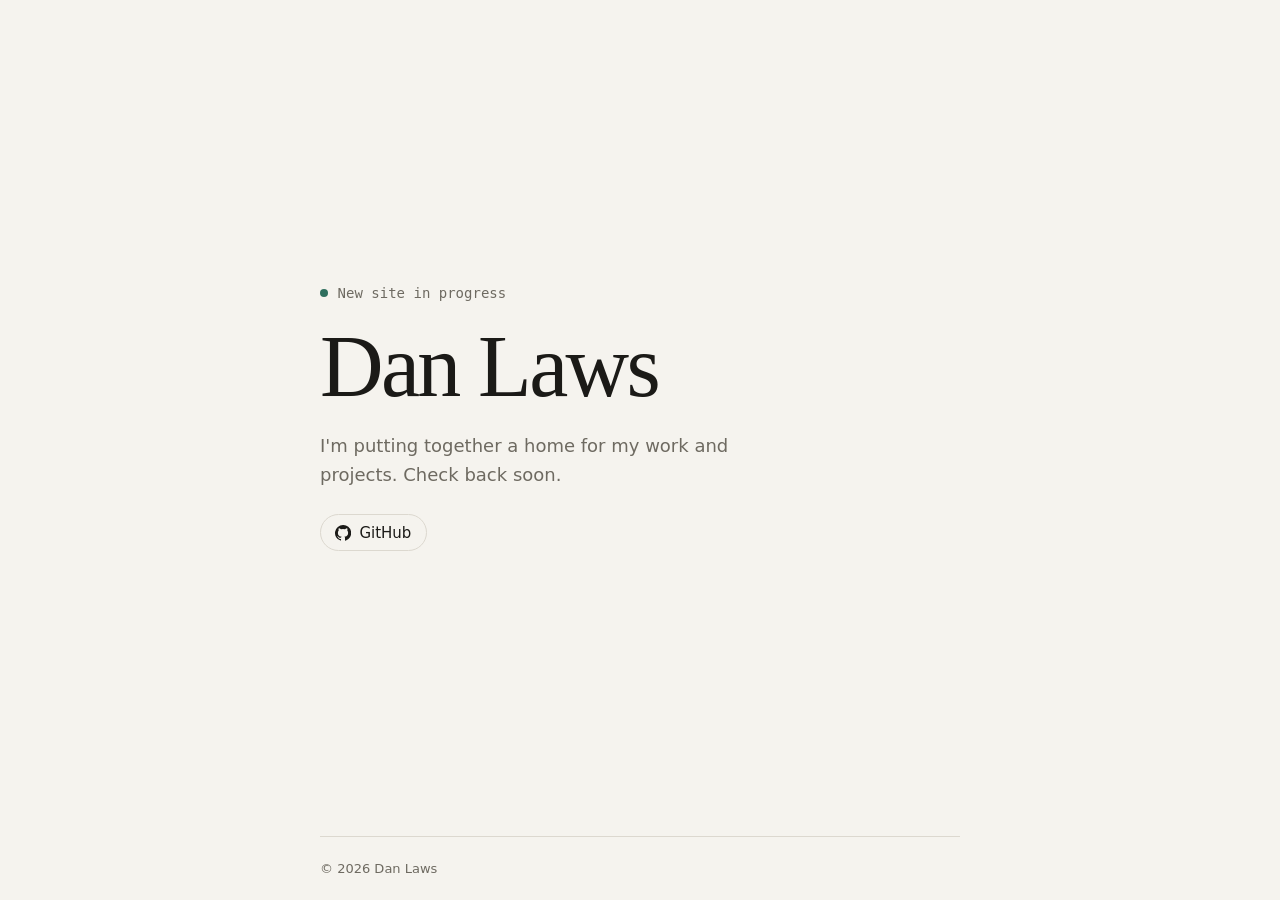
==== index.html @ 60da0f64 "Add holding page Single static page shown on danlaws.com until the portfolio is ready: name, a short" ====
<!doctype html>
<html lang="en-GB">
  <head>
    <meta charset="utf-8" />
    <meta name="viewport" content="width=device-width, initial-scale=1" />
    <title>Dan Laws</title>
    <meta name="description" content="Dan Laws. New site coming soon." />
    <!-- Placeholder page: keep it out of search results until the real site launches. -->
    <meta name="robots" content="noindex" />
    <meta name="theme-color" content="#f5f3ee" media="(prefers-color-scheme: light)" />
    <meta name="theme-color" content="#111210" media="(prefers-color-scheme: dark)" />
    <link rel="icon" href="/favicon.svg" type="image/svg+xml" />
    <style>
      :root {
        --bg: #f5f3ee;
        --ink: #1b1a17;
        --muted: #6e6a61;
        --line: #dcd8cf;
        --accent: #2f6f5e;
        color-scheme: light;
      }
      @media (prefers-color-scheme: dark) {
        :root {
          --bg: #111210;
          --ink: #ecebe6;
          --muted: #9d9b93;
          --line: #2a2c28;
          --accent: #6cc3a4;
          color-scheme: dark;
        }
      }
      * { box-sizing: border-box; }
      html, body { height: 100%; }
      body {
        margin: 0;
        background: var(--bg);
        color: var(--ink);
        font-family: ui-sans-serif, system-ui, -apple-system, "Segoe UI", Roboto, sans-serif;
        -webkit-font-smoothing: antialiased;
        display: grid;
        grid-template-rows: 1fr auto;
        min-height: 100dvh;
      }
      main {
        display: grid;
        align-content: center;
        gap: 1.5rem;
        width: min(40rem, 100% - 2rem);
        margin-inline: auto;
        padding-block: 4rem;
      }
      h1 {
        margin: 0;
        font-family: ui-serif, "New York", Georgia, "Times New Roman", serif;
        font-weight: 500;
        font-size: clamp(3rem, 12vw, 5.5rem);
        line-height: 0.95;
        letter-spacing: -0.03em;
      }
      .status {
        display: inline-flex;
        align-items: center;
        gap: 0.6rem;
        margin: 0;
        font-family: ui-monospace, "SF Mono", Menlo, Consolas, monospace;
        font-size: 0.875rem;
        color: var(--muted);
      }
      .dot {
        width: 0.5rem;
        height: 0.5rem;
        border-radius: 50%;
        background: var(--accent);
        box-shadow: 0 0 0 0 color-mix(in srgb, var(--accent) 60%, transparent);
        animation: pulse 2.4s ease-out infinite;
      }
      @keyframes pulse {
        0% { box-shadow: 0 0 0 0 color-mix(in srgb, var(--accent) 50%, transparent); }
        70%, 100% { box-shadow: 0 0 0 0.6rem transparent; }
      }
      @media (prefers-reduced-motion: reduce) {
        .dot { animation: none; }
      }
      p.lede {
        margin: 0;
        max-width: 30rem;
        font-size: 1.125rem;
        line-height: 1.6;
        color: var(--muted);
      }
      nav { display: flex; flex-wrap: wrap; gap: 0.75rem; }
      nav a {
        display: inline-flex;
        align-items: center;
        gap: 0.5rem;
        padding: 0.55rem 0.9rem;
        border: 1px solid var(--line);
        border-radius: 999px;
        color: var(--ink);
        text-decoration: none;
        font-size: 0.9375rem;
        transition: border-color 0.15s, color 0.15s;
      }
      nav a:hover, nav a:focus-visible { border-color: var(--accent); color: var(--accent); }
      nav a:focus-visible { outline: 2px solid var(--accent); outline-offset: 2px; }
      nav svg { width: 1rem; height: 1rem; fill: currentColor; }
      footer {
        width: min(40rem, 100% - 2rem);
        margin-inline: auto;
        padding-block: 1.5rem;
        border-top: 1px solid var(--line);
        font-size: 0.8125rem;
        color: var(--muted);
      }
    </style>
  </head>
  <body>
    <main>
      <p class="status"><span class="dot" aria-hidden="true"></span>New site in progress</p>
      <h1>Dan Laws</h1>
      <p class="lede">I'm putting together a home for my work and projects. Check back soon.</p>
      <nav aria-label="Elsewhere">
        <a href="https://github.com/DanLaws" rel="me noopener">
          <svg viewBox="0 0 16 16" aria-hidden="true"><path d="M8 0a8 8 0 0 0-2.53 15.59c.4.07.55-.17.55-.38v-1.33c-2.23.48-2.7-1.07-2.7-1.07-.36-.92-.89-1.17-.89-1.17-.73-.5.05-.49.05-.49.8.06 1.23.83 1.23.83.72 1.22 1.88.87 2.34.67.07-.52.28-.87.5-1.07-1.78-.2-3.65-.89-3.65-3.95 0-.87.31-1.59.82-2.15-.08-.2-.36-1.02.08-2.12 0 0 .67-.21 2.2.82a7.6 7.6 0 0 1 4 0c1.53-1.04 2.2-.82 2.2-.82.44 1.1.16 1.92.08 2.12.51.56.82 1.28.82 2.15 0 3.07-1.87 3.75-3.65 3.95.29.25.54.73.54 1.48v2.2c0 .21.15.46.55.38A8 8 0 0 0 8 0Z"/></svg>
          GitHub
        </a>
      </nav>
    </main>
    <footer>© <span id="year">2026</span> Dan Laws</footer>
    <script>document.getElementById("year").textContent = new Date().getFullYear();</script>
  </body>
</html>
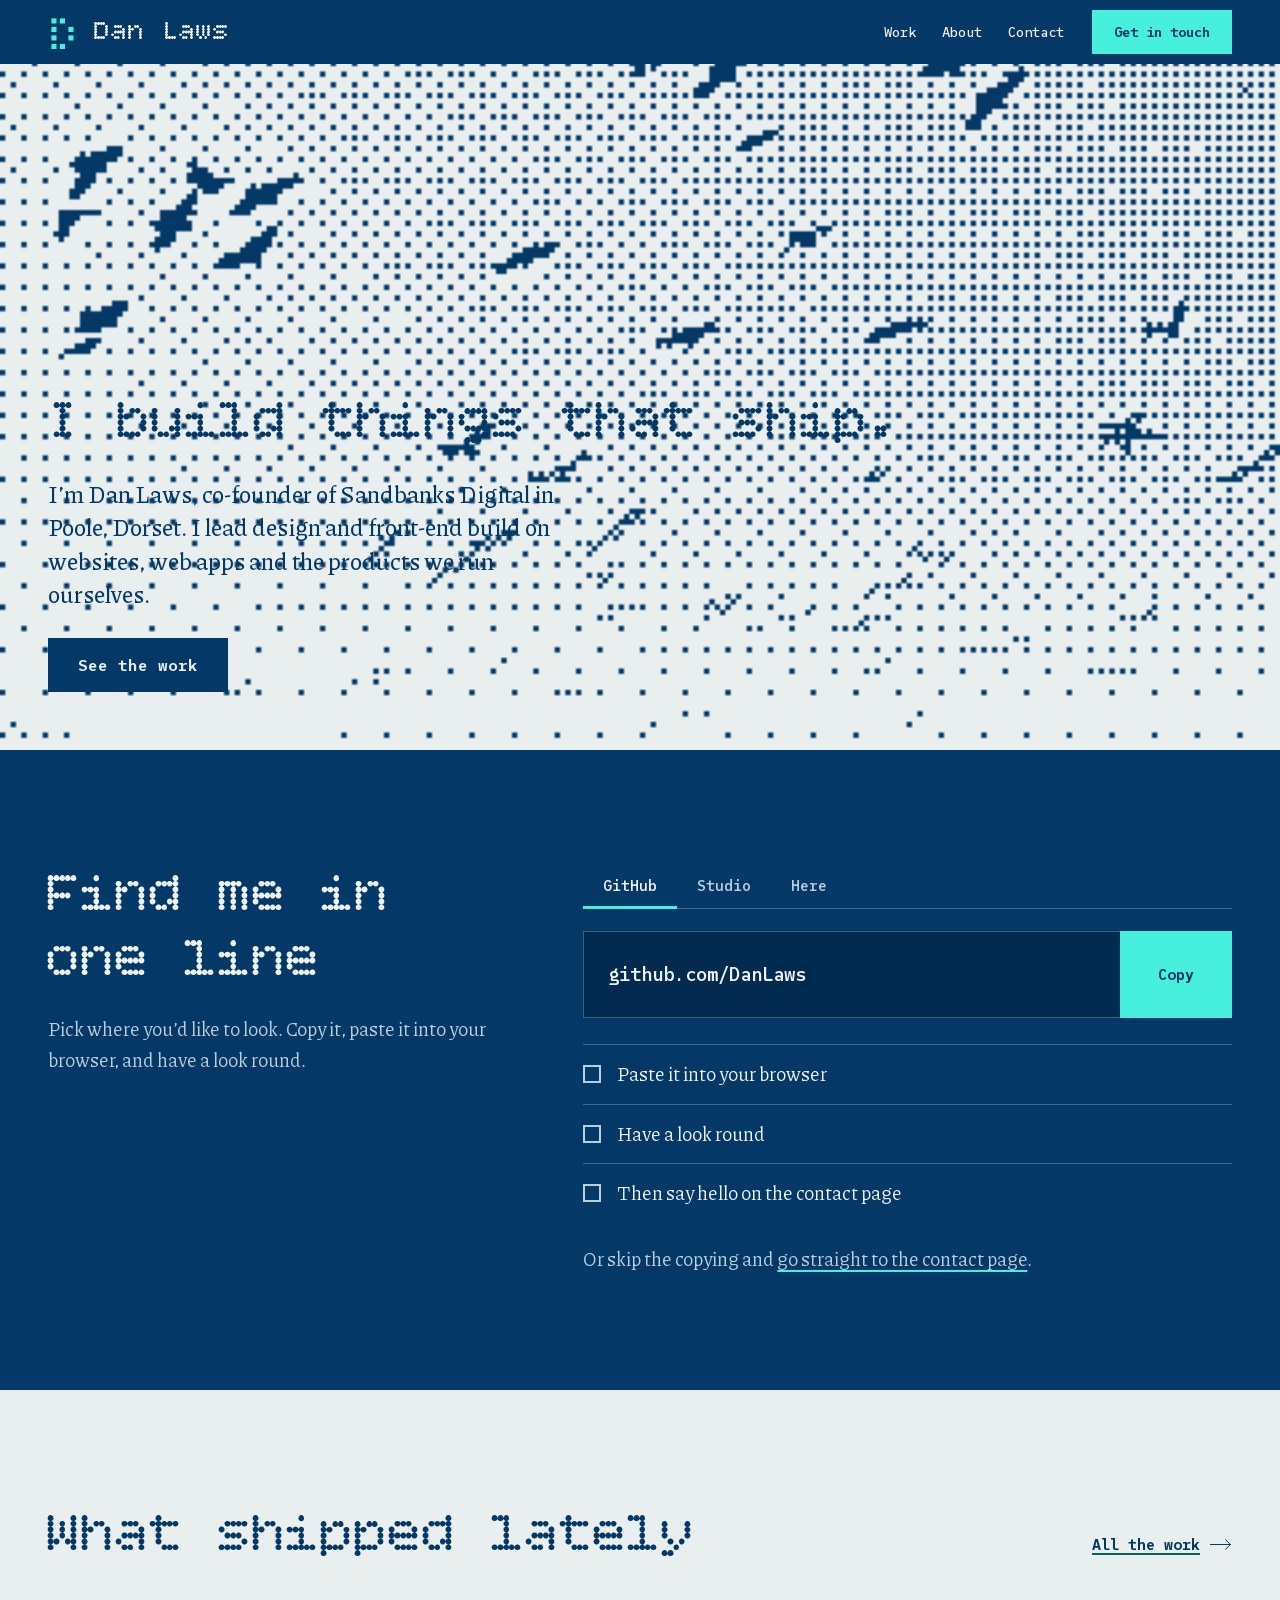
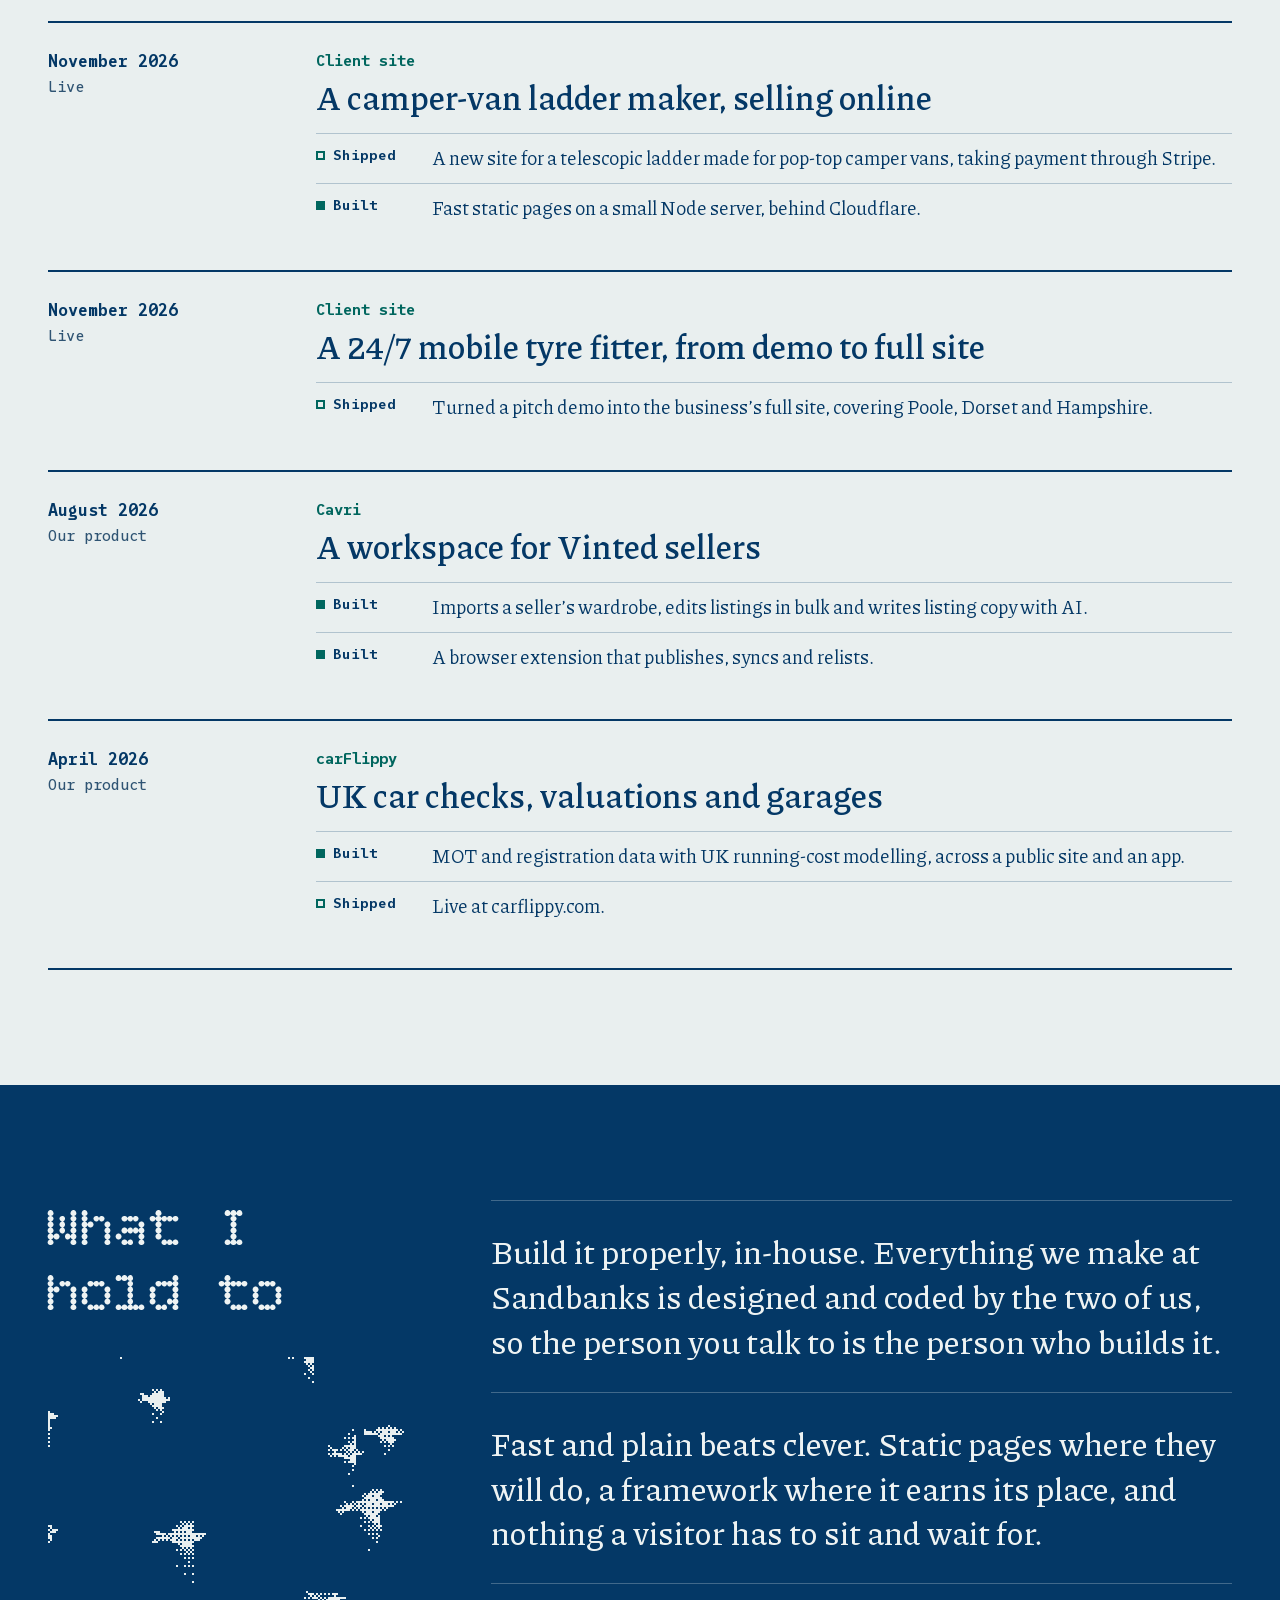
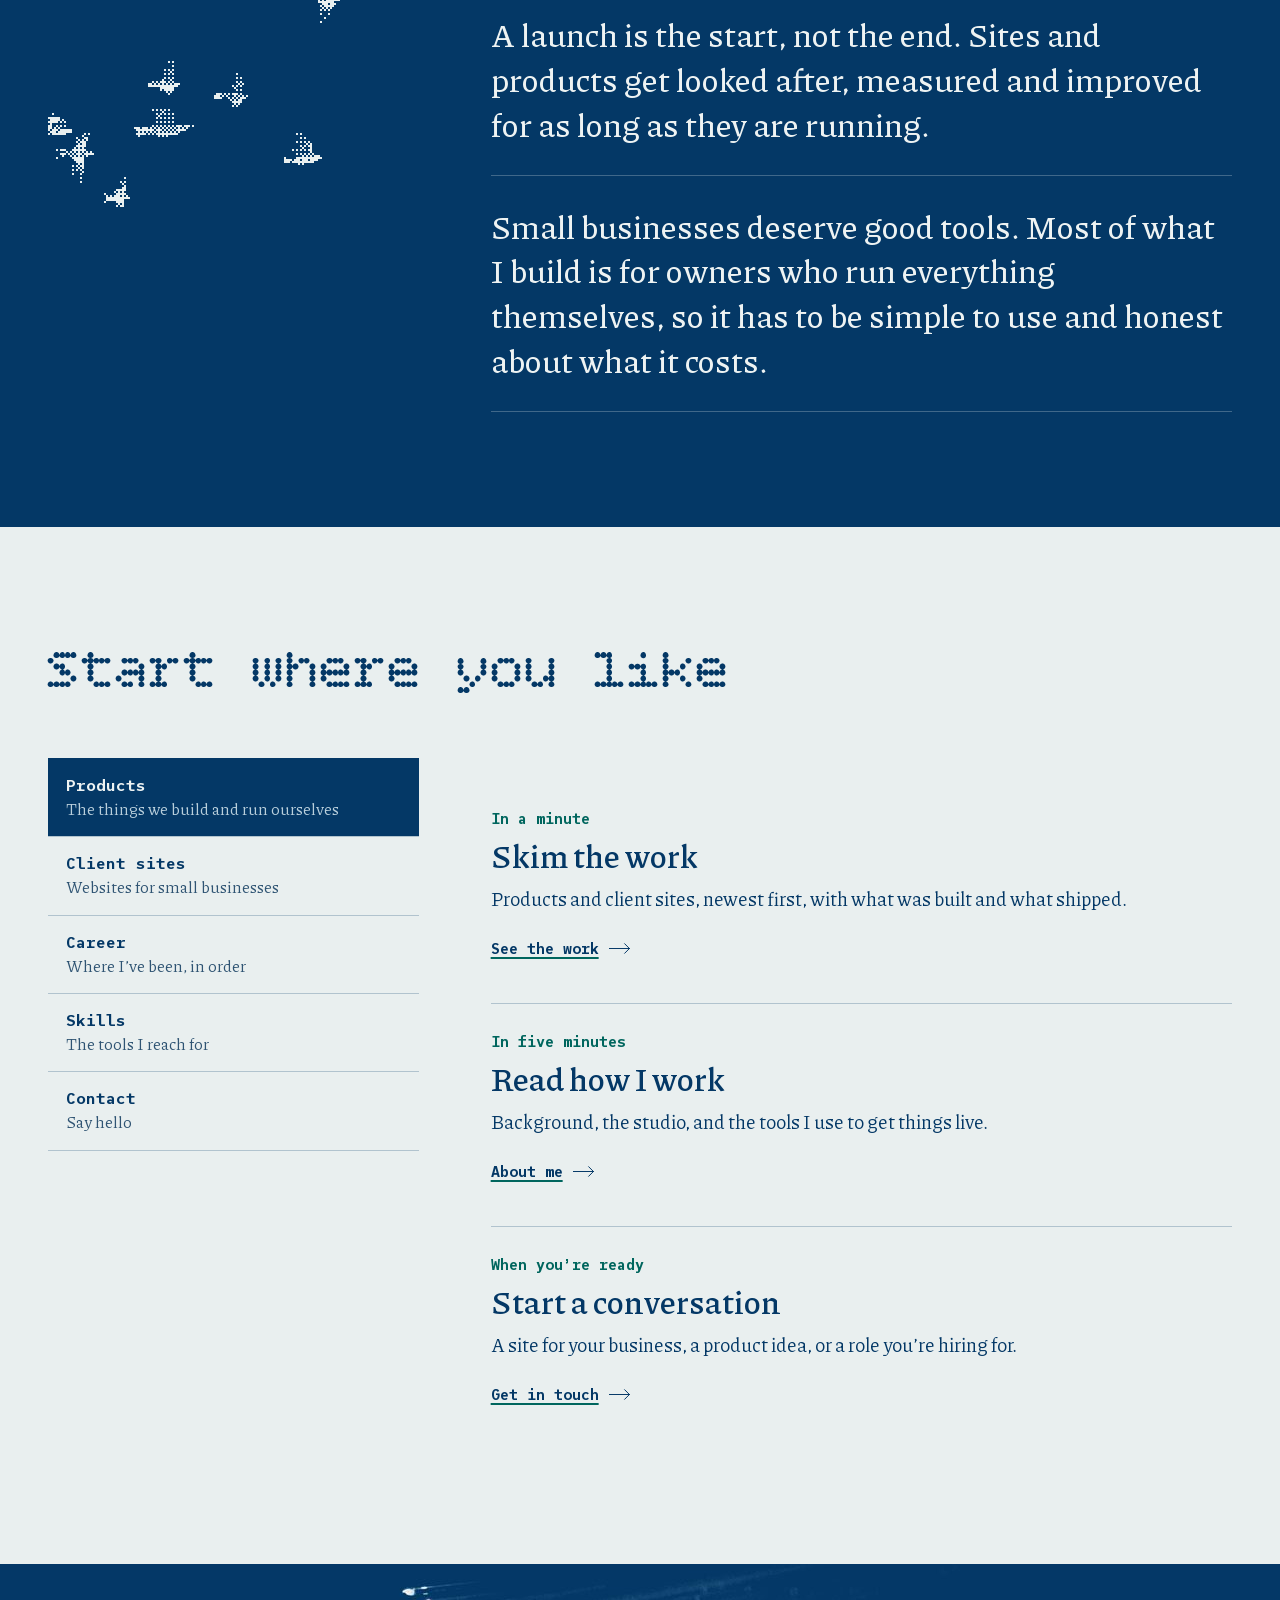
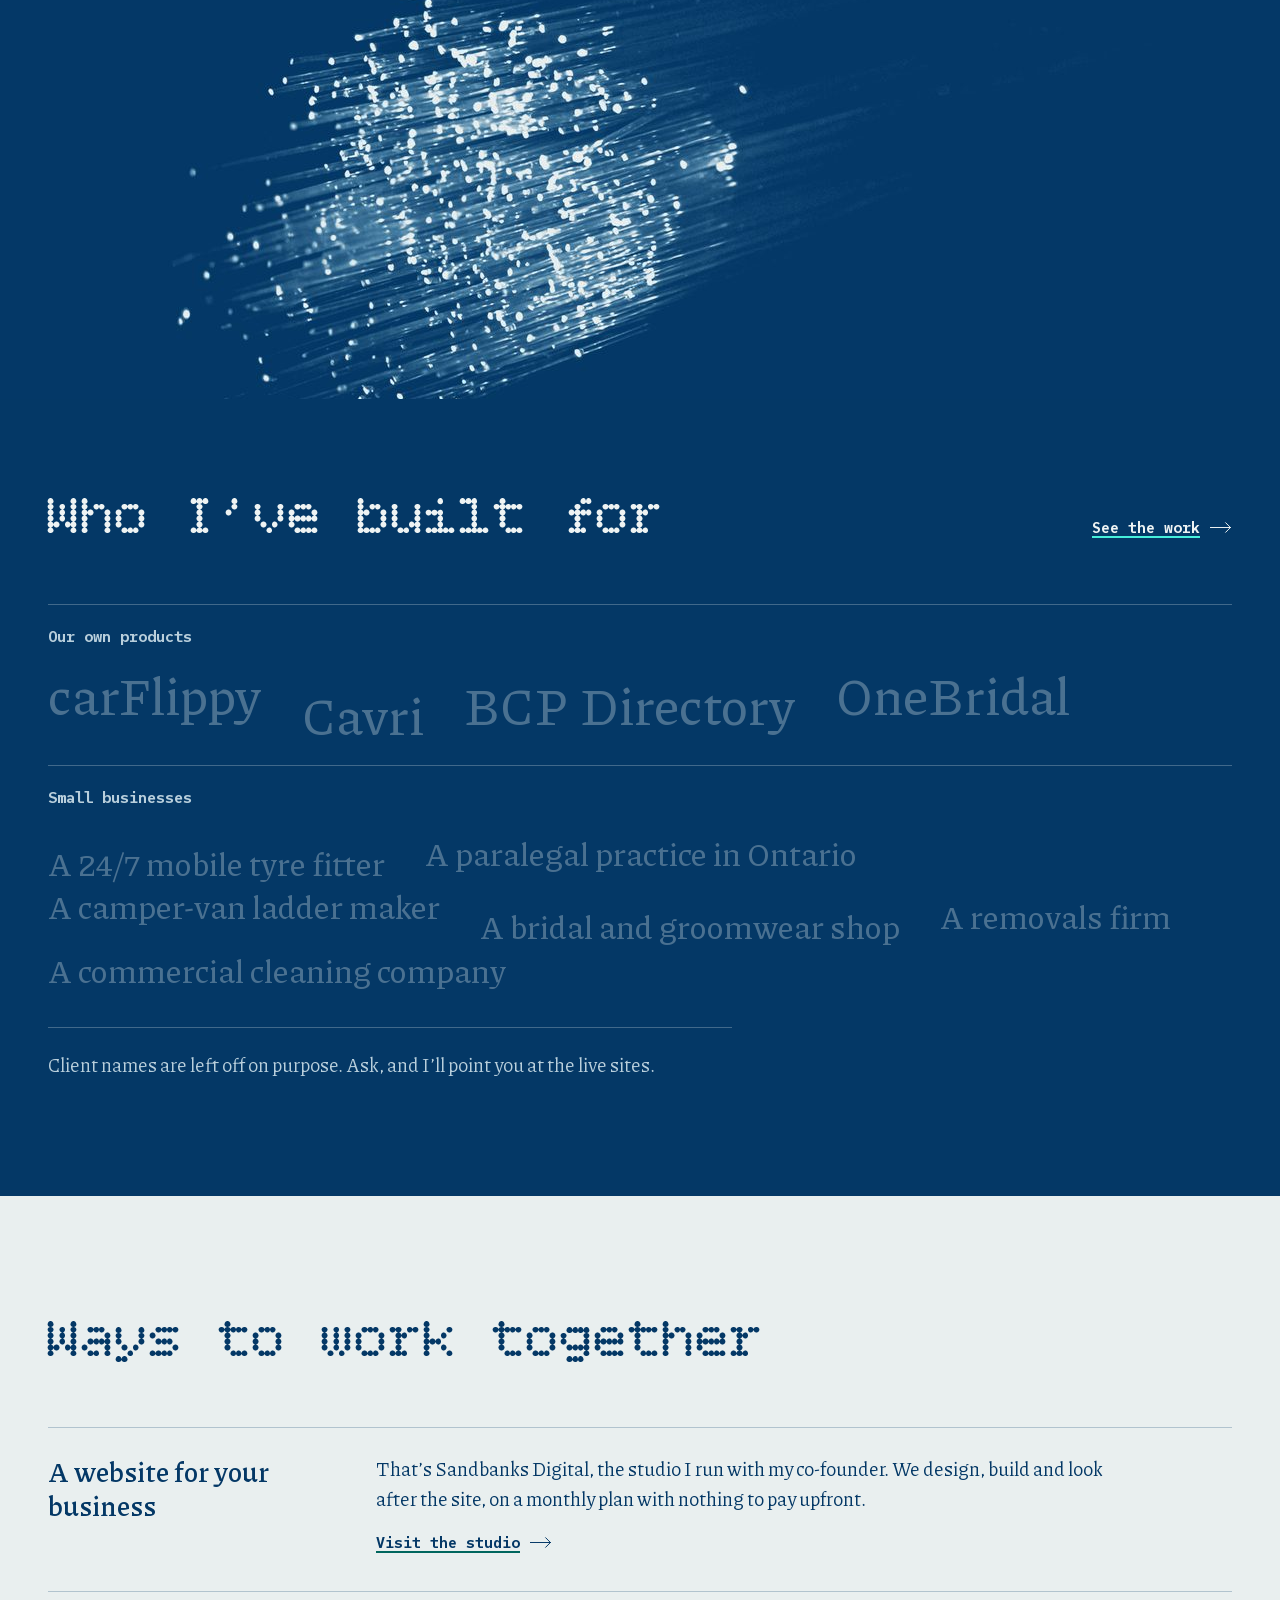
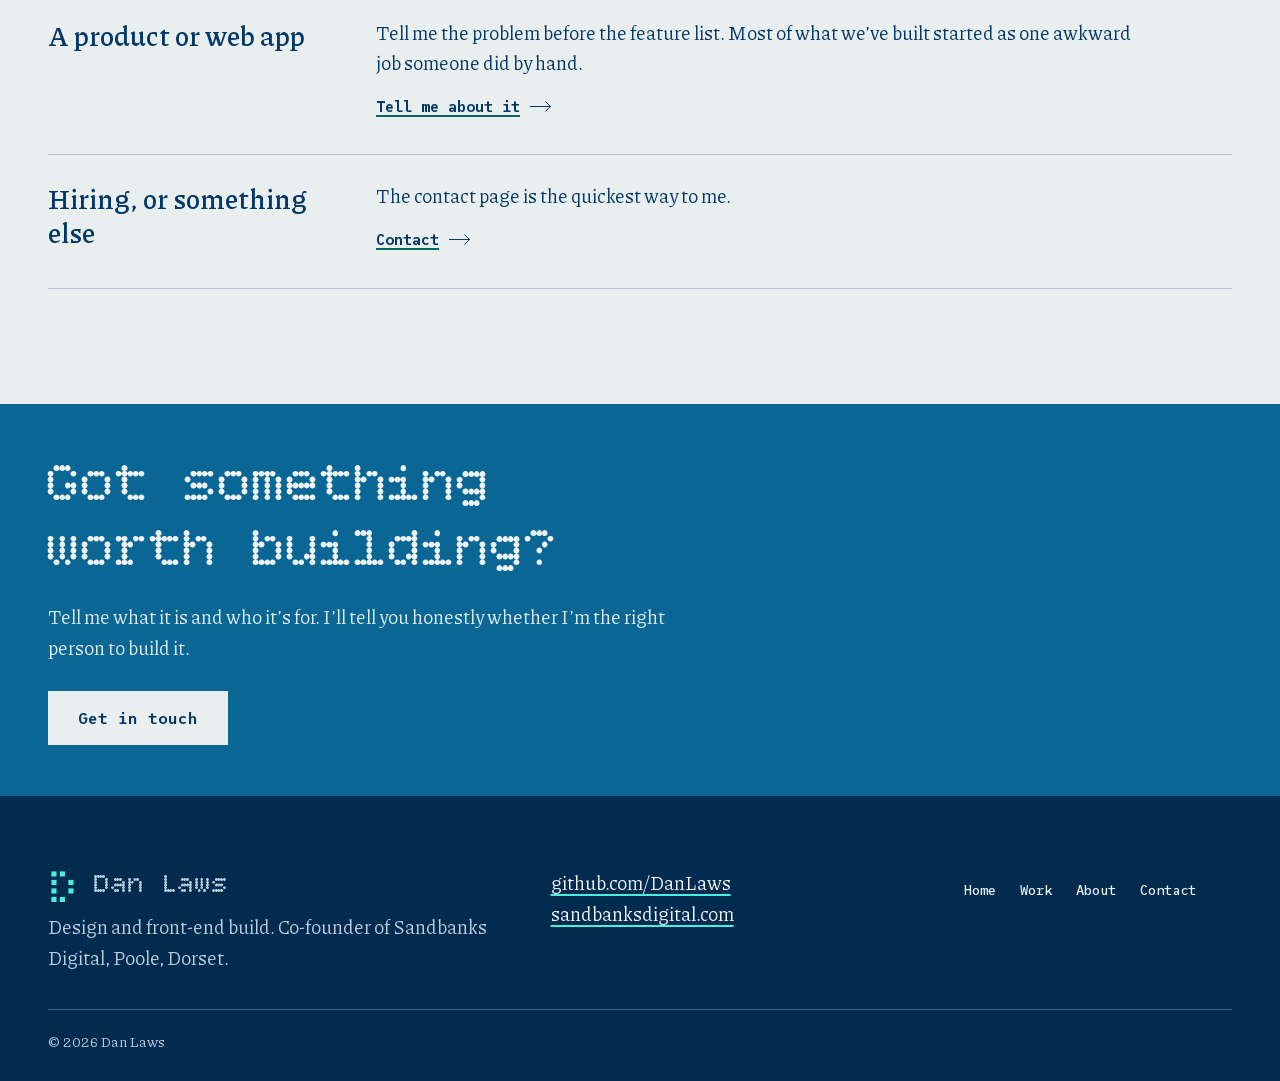
==== commit c7e611a5: "Build the portfolio from the Stipple template Replaces the holding page with a five-page portfolio b" ====
--- a/index.html
+++ b/index.html
@@ -1,132 +1,247 @@
 <!doctype html>
 <html lang="en-GB">
-  <head>
-    <meta charset="utf-8" />
-    <meta name="viewport" content="width=device-width, initial-scale=1" />
-    <title>Dan Laws</title>
-    <meta name="description" content="Dan Laws. New site coming soon." />
-    <!-- Placeholder page: keep it out of search results until the real site launches. -->
-    <meta name="robots" content="noindex" />
-    <meta name="theme-color" content="#f5f3ee" media="(prefers-color-scheme: light)" />
-    <meta name="theme-color" content="#111210" media="(prefers-color-scheme: dark)" />
-    <link rel="icon" href="/favicon.svg" type="image/svg+xml" />
-    <style>
-      :root {
-        --bg: #f5f3ee;
-        --ink: #1b1a17;
-        --muted: #6e6a61;
-        --line: #dcd8cf;
-        --accent: #2f6f5e;
-        color-scheme: light;
-      }
-      @media (prefers-color-scheme: dark) {
-        :root {
-          --bg: #111210;
-          --ink: #ecebe6;
-          --muted: #9d9b93;
-          --line: #2a2c28;
-          --accent: #6cc3a4;
-          color-scheme: dark;
-        }
-      }
-      * { box-sizing: border-box; }
-      html, body { height: 100%; }
-      body {
-        margin: 0;
-        background: var(--bg);
-        color: var(--ink);
-        font-family: ui-sans-serif, system-ui, -apple-system, "Segoe UI", Roboto, sans-serif;
-        -webkit-font-smoothing: antialiased;
-        display: grid;
-        grid-template-rows: 1fr auto;
-        min-height: 100dvh;
-      }
-      main {
-        display: grid;
-        align-content: center;
-        gap: 1.5rem;
-        width: min(40rem, 100% - 2rem);
-        margin-inline: auto;
-        padding-block: 4rem;
-      }
-      h1 {
-        margin: 0;
-        font-family: ui-serif, "New York", Georgia, "Times New Roman", serif;
-        font-weight: 500;
-        font-size: clamp(3rem, 12vw, 5.5rem);
-        line-height: 0.95;
-        letter-spacing: -0.03em;
-      }
-      .status {
-        display: inline-flex;
-        align-items: center;
-        gap: 0.6rem;
-        margin: 0;
-        font-family: ui-monospace, "SF Mono", Menlo, Consolas, monospace;
-        font-size: 0.875rem;
-        color: var(--muted);
-      }
-      .dot {
-        width: 0.5rem;
-        height: 0.5rem;
-        border-radius: 50%;
-        background: var(--accent);
-        box-shadow: 0 0 0 0 color-mix(in srgb, var(--accent) 60%, transparent);
-        animation: pulse 2.4s ease-out infinite;
-      }
-      @keyframes pulse {
-        0% { box-shadow: 0 0 0 0 color-mix(in srgb, var(--accent) 50%, transparent); }
-        70%, 100% { box-shadow: 0 0 0 0.6rem transparent; }
-      }
-      @media (prefers-reduced-motion: reduce) {
-        .dot { animation: none; }
-      }
-      p.lede {
-        margin: 0;
-        max-width: 30rem;
-        font-size: 1.125rem;
-        line-height: 1.6;
-        color: var(--muted);
-      }
-      nav { display: flex; flex-wrap: wrap; gap: 0.75rem; }
-      nav a {
-        display: inline-flex;
-        align-items: center;
-        gap: 0.5rem;
-        padding: 0.55rem 0.9rem;
-        border: 1px solid var(--line);
-        border-radius: 999px;
-        color: var(--ink);
-        text-decoration: none;
-        font-size: 0.9375rem;
-        transition: border-color 0.15s, color 0.15s;
-      }
-      nav a:hover, nav a:focus-visible { border-color: var(--accent); color: var(--accent); }
-      nav a:focus-visible { outline: 2px solid var(--accent); outline-offset: 2px; }
-      nav svg { width: 1rem; height: 1rem; fill: currentColor; }
-      footer {
-        width: min(40rem, 100% - 2rem);
-        margin-inline: auto;
-        padding-block: 1.5rem;
-        border-top: 1px solid var(--line);
-        font-size: 0.8125rem;
-        color: var(--muted);
-      }
-    </style>
-  </head>
-  <body>
-    <main>
-      <p class="status"><span class="dot" aria-hidden="true"></span>New site in progress</p>
-      <h1>Dan Laws</h1>
-      <p class="lede">I'm putting together a home for my work and projects. Check back soon.</p>
-      <nav aria-label="Elsewhere">
-        <a href="https://github.com/DanLaws" rel="me noopener">
-          <svg viewBox="0 0 16 16" aria-hidden="true"><path d="M8 0a8 8 0 0 0-2.53 15.59c.4.07.55-.17.55-.38v-1.33c-2.23.48-2.7-1.07-2.7-1.07-.36-.92-.89-1.17-.89-1.17-.73-.5.05-.49.05-.49.8.06 1.23.83 1.23.83.72 1.22 1.88.87 2.34.67.07-.52.28-.87.5-1.07-1.78-.2-3.65-.89-3.65-3.95 0-.87.31-1.59.82-2.15-.08-.2-.36-1.02.08-2.12 0 0 .67-.21 2.2.82a7.6 7.6 0 0 1 4 0c1.53-1.04 2.2-.82 2.2-.82.44 1.1.16 1.92.08 2.12.51.56.82 1.28.82 2.15 0 3.07-1.87 3.75-3.65 3.95.29.25.54.73.54 1.48v2.2c0 .21.15.46.55.38A8 8 0 0 0 8 0Z"/></svg>
-          GitHub
-        </a>
+<head>
+<meta charset="utf-8">
+<meta name="viewport" content="width=device-width, initial-scale=1">
+<!-- Preview build: remove noindex when this becomes the live site. -->
+<meta name="robots" content="noindex">
+<title>Dan Laws: design and front-end build, Poole</title>
+<meta name="description" content="Dan Laws designs and builds websites, web apps and the products behind them. Co-founder of Sandbanks Digital in Poole, Dorset.">
+<link rel="canonical" href="https://danlaws.com/">
+<link rel="icon" href="favicon.svg" type="image/svg+xml">
+<meta name="theme-color" content="#043866">
+<meta property="og:type" content="website">
+<meta property="og:site_name" content="Dan Laws">
+<meta property="og:locale" content="en_GB">
+<meta property="og:url" content="https://danlaws.com/">
+<meta property="og:title" content="Dan Laws: design and front-end build">
+<meta property="og:description" content="Websites, web apps and the products behind them. Co-founder of Sandbanks Digital in Poole, Dorset.">
+<link rel="preload" href="assets/fonts/bitcount-grid-single-normal.woff2" as="font" type="font/woff2" crossorigin>
+<link rel="preload" href="assets/fonts/piazzolla-normal.woff2" as="font" type="font/woff2" crossorigin>
+<link rel="preload" href="assets/fonts/suse-mono-normal.woff2" as="font" type="font/woff2" crossorigin>
+<link rel="preload" as="image" href="assets/hero-poster-1280.webp" imagesrcset="assets/hero-poster-800.webp 800w, assets/hero-poster-1280.webp 1280w, assets/hero-poster-1920.webp 1920w" imagesizes="100vw" media="(min-width: 641px)" fetchpriority="high">
+<link rel="preload" as="image" href="assets/hero-poster-m-720.webp" imagesrcset="assets/hero-poster-m-480.webp 480w, assets/hero-poster-m-720.webp 720w" imagesizes="100vw" media="(max-width: 640px)" fetchpriority="high">
+<link rel="stylesheet" href="style.css">
+<link rel="stylesheet" href="site.css">
+<script>document.documentElement.className+=' js'</script>
+<script type="application/ld+json">{"@context":"https://schema.org","@type":"Person","name":"Dan Laws","url":"https://danlaws.com/","jobTitle":"Co-founder, design and front-end lead","worksFor":{"@type":"Organization","name":"Sandbanks Digital","url":"https://sandbanksdigital.com/"},"address":{"@type":"PostalAddress","addressLocality":"Poole","addressRegion":"Dorset","addressCountry":"GB"},"sameAs":["https://github.com/DanLaws"]}</script>
+</head>
+<body data-page="index">
+<a class="skip" href="#main">Skip to content</a>
+<header class="top">
+  <div class="gauge top-in">
+    <a class="logo" href="index.html" aria-label="Dan Laws: home" aria-current="page"><svg class="sig" viewBox="0 0 40 40" width="34" height="34" aria-hidden="true" focusable="false"><g fill="currentColor"><rect x="4" y="4" width="6" height="6"/><rect x="14" y="4" width="6" height="6"/><rect x="4" y="14" width="6" height="6"/><rect x="24" y="14" width="6" height="6"/><rect x="4" y="24" width="6" height="6"/><rect x="24" y="24" width="6" height="6"/><rect x="4" y="34" width="6" height="6"/><rect x="14" y="34" width="6" height="6"/></g></svg><span class="logo-name">Dan Laws</span></a>
+    <nav class="links" id="menu" aria-label="Main">
+      <ul>
+        <li><a href="work.html">Work</a></li>
+        <li><a href="about.html">About</a></li>
+        <li><a href="contact.html">Contact</a></li>
+        <li class="links-book"><a href="contact.html" class="links-book-link">Get in touch</a></li>
+      </ul>
+    </nav>
+    <a href="contact.html" class="top-go">Get in touch</a>
+    <button class="links-toggle" type="button" aria-expanded="false" aria-controls="menu"><span>Menu</span></button>
+  </div>
+</header>
+<main id="main">
+<section class="hero" aria-label="Introduction">
+  <div class="film" aria-hidden="true">
+    <picture><source media="(max-width: 640px)" srcset="assets/hero-poster-m-480.webp 480w, assets/hero-poster-m-720.webp 720w" sizes="100vw" width="720" height="1000"><img class="poster" src="assets/hero-poster-1280.webp" srcset="assets/hero-poster-800.webp 800w, assets/hero-poster-1280.webp 1280w, assets/hero-poster-1920.webp 1920w" sizes="100vw" width="1280" height="720" alt="" fetchpriority="high" decoding="async"></picture>
+    <video class="reel" muted playsinline loop preload="none" tabindex="-1" data-src="assets/hero.mp4" data-src-m="assets/hero-m.mp4"></video>
+  </div>
+  <div class="gauge hero-body">
+    <h1 class="hero-title"><span class="w">I</span> <span class="w">build</span> <span class="w">things</span> <span class="w">that</span> <span class="w">ship.</span></h1>
+    <p class="lede">I&rsquo;m Dan Laws, co-founder of Sandbanks Digital in Poole, Dorset. I lead design and front-end build on websites, web apps and the products we run ourselves.</p>
+    <a href="work.html" class="cta">See the work</a>
+  </div>
+  <button class="film-toggle" type="button" aria-pressed="false">Pause film</button>
+</section>
+
+<section class="bay bay-ground" id="find" aria-labelledby="find-h">
+  <div class="gauge install-grid">
+    <div class="install-copy" data-reveal>
+      <h2 id="find-h">Find me in one line</h2>
+      <p>Pick where you&rsquo;d like to look. Copy it, paste it into your browser, and have a look round.</p>
+    </div>
+    <div class="installer" data-installer>
+      <dl class="cmd-list" aria-label="Where to find me">
+        <div class="cmd-static"><dt>GitHub</dt><dd><pre><code>github.com/DanLaws</code></pre></dd></div>
+        <div class="cmd-static"><dt>Studio</dt><dd><pre><code>sandbanksdigital.com</code></pre></dd></div>
+        <div class="cmd-static"><dt>Here</dt><dd><pre><code>danlaws.com</code></pre></dd></div>
+      </dl>
+      <div class="cmd-live" hidden>
+        <div class="tabs" role="group" aria-label="Where to look">
+          <button class="tab" type="button" data-tab="0" aria-pressed="true">GitHub</button>
+          <button class="tab" type="button" data-tab="1" aria-pressed="false">Studio</button>
+          <button class="tab" type="button" data-tab="2" aria-pressed="false">Here</button>
+        </div>
+        <div class="cmd-box">
+          <pre class="cmd" tabindex="0"><code data-cmd><span class="tk">github.com/DanLaws<span class="ul"></span></span></code></pre>
+          <button class="copy" type="button" data-copy aria-label="Copy the address"><span data-copy-label>Copy</span></button>
+        </div>
+        <p class="vh" role="status" aria-live="polite" data-copy-status></p>
+        <ul class="next" aria-label="What to do next">
+          <li><span class="sq" aria-hidden="true"><span class="fill"></span></span>Paste it into your browser</li>
+          <li><span class="sq" aria-hidden="true"><span class="fill"></span></span>Have a look round</li>
+          <li><span class="sq" aria-hidden="true"><span class="fill"></span></span>Then say hello on the contact page</li>
+        </ul>
+      </div>
+      <p class="cmd-after">Or skip the copying and <a href="contact.html">go straight to the contact page</a>.</p>
+    </div>
+  </div>
+</section>
+
+<section class="bay bay-paper" id="lately" aria-labelledby="lat-h">
+  <div class="gauge">
+    <div class="bay-head" data-reveal>
+      <h2 id="lat-h">What shipped lately</h2>
+      <a class="onward" href="work.html">All the work <svg class="tail" viewBox="0 0 28 14" width="28" height="14" aria-hidden="true" focusable="false"><path d="M0 7h26M20 1l6 6-6 6" fill="none" stroke="currentColor" stroke-width="1.25" stroke-linecap="square"/></svg></a>
+    </div>
+    <ol class="feed" data-feed data-reveal="stagger">
+      <li class="entry">
+        <span class="rule" aria-hidden="true"></span>
+        <div class="when"><p class="when-date">November 2026</p><p class="when-ago">Live</p></div>
+        <div class="what">
+          <p class="ver">Client site</p>
+          <h3>A camper-van ladder maker, selling online</h3>
+          <ul class="chg">
+            <li><span class="k k-fix">Shipped</span><span class="t">A new site for a telescopic ladder made for pop-top camper vans, taking payment through Stripe.</span></li>
+            <li><span class="k k-add">Built</span><span class="t">Fast static pages on a small Node server, behind Cloudflare.</span></li>
+          </ul>
+        </div>
+      </li>
+      <li class="entry">
+        <span class="rule" aria-hidden="true"></span>
+        <div class="when"><p class="when-date">November 2026</p><p class="when-ago">Live</p></div>
+        <div class="what">
+          <p class="ver">Client site</p>
+          <h3>A 24/7 mobile tyre fitter, from demo to full site</h3>
+          <ul class="chg">
+            <li><span class="k k-fix">Shipped</span><span class="t">Turned a pitch demo into the business&rsquo;s full site, covering Poole, Dorset and Hampshire.</span></li>
+          </ul>
+        </div>
+      </li>
+      <li class="entry">
+        <span class="rule" aria-hidden="true"></span>
+        <div class="when"><p class="when-date">August 2026</p><p class="when-ago">Our product</p></div>
+        <div class="what">
+          <p class="ver">Cavri</p>
+          <h3>A workspace for Vinted sellers</h3>
+          <ul class="chg">
+            <li><span class="k k-add">Built</span><span class="t">Imports a seller&rsquo;s wardrobe, edits listings in bulk and writes listing copy with AI.</span></li>
+            <li><span class="k k-add">Built</span><span class="t">A browser extension that publishes, syncs and relists.</span></li>
+          </ul>
+        </div>
+      </li>
+      <li class="entry">
+        <span class="rule" aria-hidden="true"></span>
+        <div class="when"><p class="when-date">April 2026</p><p class="when-ago">Our product</p></div>
+        <div class="what">
+          <p class="ver">carFlippy</p>
+          <h3>UK car checks, valuations and garages</h3>
+          <ul class="chg">
+            <li><span class="k k-add">Built</span><span class="t">MOT and registration data with UK running-cost modelling, across a public site and an app.</span></li>
+            <li><span class="k k-fix">Shipped</span><span class="t">Live at carflippy.com.</span></li>
+          </ul>
+        </div>
+      </li>
+    </ol>
+  </div>
+</section>
+
+<!-- DRAFT: these four lines are a first draft written from how Sandbanks Digital describes itself. Rewrite them in Dan's own words. -->
+<section class="bay bay-ground" id="hold" aria-labelledby="hold-h">
+  <div class="gauge hold-grid">
+    <div class="hold-side">
+      <h2 id="hold-h" data-reveal>What I hold to</h2>
+      <figure class="stip" data-reveal><img src="assets/img/flock-hold.webp" width="720" height="900" alt="A flock of birds in flight, drawn as a pattern of paper-coloured dots on dark blue" loading="lazy" decoding="async"></figure>
+    </div>
+    <div class="hold" data-reveal="stagger">
+      <p>Build it properly, in-house. Everything we make at Sandbanks is designed and coded by the two of us, so the person you talk to is the person who builds it.</p>
+      <p>Fast and plain beats clever. Static pages where they will do, a framework where it earns its place, and nothing a visitor has to sit and wait for.</p>
+      <p>A launch is the start, not the end. Sites and products get looked after, measured and improved for as long as they are running.</p>
+      <p>Small businesses deserve good tools. Most of what I build is for owners who run everything themselves, so it has to be simple to use and honest about what it costs.</p>
+    </div>
+  </div>
+</section>
+
+<section class="bay bay-paper" id="start" aria-labelledby="start-h">
+  <div class="gauge">
+    <h2 id="start-h" data-reveal>Start where you like</h2>
+    <div class="docs-grid">
+      <nav class="docnav" aria-label="Sections of this site" data-reveal>
+        <ul>
+          <li><a href="work.html#products" aria-current="true"><span class="dn">Products</span><span class="dd">The things we build and run ourselves</span></a></li>
+          <li><a href="work.html#clients"><span class="dn">Client sites</span><span class="dd">Websites for small businesses</span></a></li>
+          <li><a href="about.html#career"><span class="dn">Career</span><span class="dd">Where I&rsquo;ve been, in order</span></a></li>
+          <li><a href="about.html#skills"><span class="dn">Skills</span><span class="dd">The tools I reach for</span></a></li>
+          <li><a href="contact.html"><span class="dn">Contact</span><span class="dd">Say hello</span></a></li>
+        </ul>
       </nav>
-    </main>
-    <footer>© <span id="year">2026</span> Dan Laws</footer>
-    <script>document.getElementById("year").textContent = new Date().getFullYear();</script>
-  </body>
+      <div class="starts" data-reveal="stagger">
+        <article class="start"><p class="start-when">In a minute</p><h3>Skim the work</h3><p>Products and client sites, newest first, with what was built and what shipped.</p><a class="onward" href="work.html">See the work <svg class="tail" viewBox="0 0 28 14" width="28" height="14" aria-hidden="true" focusable="false"><path d="M0 7h26M20 1l6 6-6 6" fill="none" stroke="currentColor" stroke-width="1.25" stroke-linecap="square"/></svg></a></article>
+        <article class="start"><p class="start-when">In five minutes</p><h3>Read how I work</h3><p>Background, the studio, and the tools I use to get things live.</p><a class="onward" href="about.html">About me <svg class="tail" viewBox="0 0 28 14" width="28" height="14" aria-hidden="true" focusable="false"><path d="M0 7h26M20 1l6 6-6 6" fill="none" stroke="currentColor" stroke-width="1.25" stroke-linecap="square"/></svg></a></article>
+        <article class="start"><p class="start-when">When you&rsquo;re ready</p><h3>Start a conversation</h3><p>A site for your business, a product idea, or a role you&rsquo;re hiring for.</p><a class="onward" href="contact.html">Get in touch <svg class="tail" viewBox="0 0 28 14" width="28" height="14" aria-hidden="true" focusable="false"><path d="M0 7h26M20 1l6 6-6 6" fill="none" stroke="currentColor" stroke-width="1.25" stroke-linecap="square"/></svg></a></article>
+      </div>
+    </div>
+  </div>
+</section>
+
+<section class="bay bay-ground bay-photo" id="built-for" aria-labelledby="bf-h">
+  <figure class="band-photo"><img src="assets/img/fibre-1280.jpg" srcset="assets/img/fibre-800.jpg 800w, assets/img/fibre-1280.jpg 1280w, assets/img/fibre-1800.jpg 1800w" sizes="100vw" width="1800" height="770" alt="Fine optical fibres fanned out in the dark, each tip lit" loading="lazy" decoding="async"></figure>
+  <div class="gauge">
+    <div class="bay-head" data-reveal>
+      <h2 id="bf-h">Who I&rsquo;ve built for</h2>
+      <a class="onward" href="work.html">See the work <svg class="tail" viewBox="0 0 28 14" width="28" height="14" aria-hidden="true" focusable="false"><path d="M0 7h26M20 1l6 6-6 6" fill="none" stroke="currentColor" stroke-width="1.25" stroke-linecap="square"/></svg></a>
+    </div>
+    <div class="tiers" data-sponsors>
+      <div class="tier"><h3>Our own products</h3><ul>
+        <li class="sp">carFlippy</li>
+        <li class="sp">Cavri</li>
+        <li class="sp">BCP Directory</li>
+        <li class="sp">OneBridal</li>
+      </ul></div>
+      <div class="tier"><h3>Small businesses</h3><ul>
+        <li class="sp">A 24/7 mobile tyre fitter</li>
+        <li class="sp">A paralegal practice in Ontario</li>
+        <li class="sp">A camper-van ladder maker</li>
+        <li class="sp">A bridal and groomwear shop</li>
+        <li class="sp">A removals firm</li>
+        <li class="sp">A commercial cleaning company</li>
+      </ul></div>
+      <p class="tier-note">Client names are left off on purpose. Ask, and I&rsquo;ll point you at the live sites.</p>
+    </div>
+  </div>
+</section>
+
+<section class="bay bay-paper" id="doors" aria-labelledby="doors-h">
+  <div class="gauge">
+    <h2 id="doors-h" data-reveal>Ways to work together</h2>
+    <dl class="gov" data-reveal="stagger">
+      <div class="gov-row"><dt>A website for your business</dt><dd><p>That&rsquo;s Sandbanks Digital, the studio I run with my co-founder. We design, build and look after the site, on a monthly plan with nothing to pay upfront.</p><a class="onward" href="https://sandbanksdigital.com" rel="noopener">Visit the studio <svg class="tail" viewBox="0 0 28 14" width="28" height="14" aria-hidden="true" focusable="false"><path d="M0 7h26M20 1l6 6-6 6" fill="none" stroke="currentColor" stroke-width="1.25" stroke-linecap="square"/></svg></a></dd></div>
+      <div class="gov-row"><dt>A product or web app</dt><dd><p>Tell me the problem before the feature list. Most of what we&rsquo;ve built started as one awkward job someone did by hand.</p><a class="onward" href="contact.html">Tell me about it <svg class="tail" viewBox="0 0 28 14" width="28" height="14" aria-hidden="true" focusable="false"><path d="M0 7h26M20 1l6 6-6 6" fill="none" stroke="currentColor" stroke-width="1.25" stroke-linecap="square"/></svg></a></dd></div>
+      <div class="gov-row"><dt>Hiring, or something else</dt><dd><p>The contact page is the quickest way to me.</p><a class="onward" href="contact.html">Contact <svg class="tail" viewBox="0 0 28 14" width="28" height="14" aria-hidden="true" focusable="false"><path d="M0 7h26M20 1l6 6-6 6" fill="none" stroke="currentColor" stroke-width="1.25" stroke-linecap="square"/></svg></a></dd></div>
+    </dl>
+  </div>
+</section>
+
+<section class="bay bay-band ask" aria-labelledby="close-h">
+  <div class="gauge"><div class="ask-in" data-reveal>
+    <h2 id="close-h">Got something worth building?</h2>
+    <p>Tell me what it is and who it&rsquo;s for. I&rsquo;ll tell you honestly whether I&rsquo;m the right person to build it.</p>
+    <a href="contact.html" class="solid">Get in touch</a>
+  </div></div>
+</section>
+</main>
+<footer class="base">
+  <div class="gauge base-in">
+    <div><p class="base-brand"><svg class="sig" viewBox="0 0 40 40" width="34" height="34" aria-hidden="true" focusable="false"><g fill="currentColor"><rect x="4" y="4" width="6" height="6"/><rect x="14" y="4" width="6" height="6"/><rect x="4" y="14" width="6" height="6"/><rect x="24" y="14" width="6" height="6"/><rect x="4" y="24" width="6" height="6"/><rect x="24" y="24" width="6" height="6"/><rect x="4" y="34" width="6" height="6"/><rect x="14" y="34" width="6" height="6"/></g></svg><span>Dan Laws</span></p><p>Design and front-end build. Co-founder of Sandbanks Digital, Poole, Dorset.</p></div>
+    <div><p><a href="https://github.com/DanLaws" rel="me noopener">github.com/DanLaws</a></p><p><a href="https://sandbanksdigital.com" rel="noopener">sandbanksdigital.com</a></p></div>
+    <nav aria-label="Footer"><a href="index.html">Home</a><a href="work.html">Work</a><a href="about.html">About</a><a href="contact.html">Contact</a></nav>
+  </div>
+  <div class="gauge"><p class="base-small">&copy; 2026 Dan Laws</p></div>
+</footer>
+<script src="assets/motion.js"></script>
+<script src="script.js"></script>
+</body>
 </html>
--- a/style.css
+++ b/style.css
@@ -0,0 +1,482 @@
+/* TO REBRAND: change the colours, the three faces and the project name; everything lives in :root.
+   Waxwing (an open-source project home). Two film tones carry the page: ink-blue (--ink, the ground) and paper (--paper), plus one bright mint (--mint) used in
+   very small doses on the dark, and its dark twin (--mint-ink) on paper. Display face: Bitcount Grid Single (a dot-matrix face, headings only, never figures).
+   Body: Piazzolla. Mono: SUSE Mono for the install line, versions and dates. Square corners, hairlines, no shadows. One easing and one duration. */
+:root {
+  --ink: #043866;
+  --deep: #022b4f;
+  --band: #0a6694;
+  --paper: #e9efef;
+  --paper-2: #dbe5e7;
+  --text: #eef3f3;
+  --soft: #b9cfdc;
+  --ink-soft: #2f5473;
+  --mint: #46f0dc;
+  --mint-ink: #00665e;
+  --field: #f7fafa;
+  --err: #9b1c1c;
+  --hair: color-mix(in srgb, var(--text) 26%, transparent);
+  --hair-paper: color-mix(in srgb, var(--ink) 24%, transparent);
+  --font-display: "Bitcount Grid Single", "SUSE Mono", ui-monospace, monospace;
+  --font-body: "Piazzolla", Georgia, "Times New Roman", serif;
+  --font-mono: "SUSE Mono", ui-monospace, "SFMono-Regular", Menlo, Consolas, monospace;
+  --ease: cubic-bezier(0.3, 0.6, 0.2, 1);
+  --dur: 560ms;
+  --travel: 14px;
+  --gut: clamp(16px, 4vw, 48px);
+  --container: 1200px;
+  --bar: 64px;
+  /* per section (set by .sec-ground, .sec-paper, .sec-band) */
+  --bg: var(--ink);
+  --fg: var(--text);
+  --muted: var(--soft);
+  --rule: var(--hair);
+  --mark: var(--mint);
+}
+/* Motion house layer (v60 pilot): the only hidden state. Paste into style.css after :root. */
+@media (prefers-reduced-motion: no-preference) {
+  html.js:not(.motion-off) [data-reveal]:not(.is-in),
+  html.js:not(.motion-off) [data-reveal="stagger"]:not(.is-in) > * { opacity: 0; }
+}
+@font-face{font-family:"Bitcount Grid Single";font-style:normal;font-weight:100 900;font-display:swap;src:url(assets/fonts/bitcount-grid-single-normal.woff2) format("woff2");}
+@font-face{font-family:"Piazzolla";font-style:normal;font-weight:400 700;font-display:swap;src:url(assets/fonts/piazzolla-normal.woff2) format("woff2");}
+@font-face{font-family:"SUSE Mono";font-style:normal;font-weight:400 700;font-display:swap;src:url(assets/fonts/suse-mono-normal.woff2) format("woff2");}
+
+*, *::before, *::after { box-sizing: border-box; }
+html { scroll-padding-top: calc(var(--bar) + 12px); -webkit-text-size-adjust: 100%; }
+body { margin: 0; background: var(--ink); color: var(--text); font: 400 18px/1.6 var(--font-body); }
+@media (min-width: 641px) { body { font-size: 19px; } }
+img, video { display: block; max-width: 100%; }
+a { color: inherit; text-decoration-color: var(--mark); text-decoration-thickness: 2px; text-underline-offset: 0.2em; }
+h1, h2, h3, p, ul, ol, dl, dd, figure, pre { margin: 0; }
+ul, ol { padding: 0; list-style: none; }
+button, input, select, textarea { font: inherit; color: inherit; border-radius: 0; }
+:focus-visible { outline: 3px solid var(--mark); outline-offset: 3px; }
+.skip { position: absolute; left: 8px; top: -80px; z-index: 100; background: var(--mint); color: var(--ink); padding: 10px 16px; font: 700 15px var(--font-mono); }
+.skip:focus { top: 8px; }
+.vh { position: absolute; width: 1px; height: 1px; overflow: hidden; clip: rect(0 0 0 0); white-space: nowrap; }
+.gauge { width: 100%; max-width: calc(var(--container) + 2 * var(--gut)); margin-inline: auto; padding-inline: var(--gut); }
+h1, h2 { font-family: var(--font-display); font-weight: 400; line-height: 1.12; text-wrap: balance; font-synthesis: none; }
+h2 { font-size: clamp(2.5rem, 4.6vw, 3.6rem); }
+.tail { width: 22px; height: 11px; margin-left: 10px; vertical-align: -0.05em; flex: none; }
+.onward { display: inline-flex; align-items: center; font: 700 15px var(--font-mono); color: var(--fg); text-decoration-color: var(--mark); min-height: 44px; }
+
+/* ---- header ---- */
+.top { position: sticky; top: 0; z-index: 30; background: var(--ink); color: var(--text); --mark: var(--mint); }
+.top-in { display: flex; align-items: center; gap: 12px 28px; min-height: var(--bar); flex-wrap: wrap; }
+.logo { display: flex; align-items: center; gap: 12px; color: var(--text); text-decoration: none; margin-right: auto; }
+.sig { color: var(--mint); flex: none; }
+.logo-name { font: 400 1.75rem/1 var(--font-display); }
+.links ul { display: flex; flex-wrap: wrap; gap: 2px 26px; }
+.links a[aria-current] { text-decoration: underline; text-decoration-color: var(--mint); text-decoration-thickness: 2px; text-underline-offset: 0.3em; }
+.links a { display: block; padding: 10px 0; color: var(--text); text-decoration: none; font: 500 14px var(--font-mono); }
+.links-book { display: none; }
+.top-go, .links-book-link { display: inline-flex; align-items: center; min-height: 44px; padding: 0 20px; background: var(--mint); color: var(--ink); font: 700 14px var(--font-mono); text-decoration: none; border: 2px solid var(--mint); white-space: nowrap; }
+.links-toggle { display: none; min-height: 44px; padding: 0 16px; background: none; border: 2px solid var(--hair); color: var(--text); font: 600 14px var(--font-mono); cursor: pointer; }
+@media (hover: hover) {
+  .links a:hover { text-decoration: underline; text-decoration-color: var(--mint); text-decoration-thickness: 2px; text-underline-offset: 0.3em; }
+  .top-go:hover, .links-book-link:hover { background: var(--text); border-color: var(--text); }
+  .links-toggle:hover { border-color: var(--mint); }
+}
+/* the menu collapses under 1100px only when script is running; with script off the links wrap in the bar */
+@media (max-width: 1099px) {
+  .js .links { display: none; position: absolute; left: 0; right: 0; top: 100%; background: var(--deep); border-top: 1px solid var(--hair); border-bottom: 1px solid var(--hair); padding: 8px var(--gut) 20px; }
+  .js .links.open { display: block; }
+  .js .links ul { display: block; }
+  .js .links a { padding: 14px 0; border-bottom: 1px solid var(--hair); font-size: 16px; }
+  .js .links-book { display: block; padding-top: 18px; }
+  .js .links-toggle { display: inline-flex; align-items: center; }
+  .top-in { position: relative; }
+}
+@media (max-width: 480px) { .top-go { display: none; } .js .links-book { display: block; } }
+@media (min-width: 1100px) { .links ul { flex-wrap: nowrap; } }
+
+/* ---- hero: a one-bit film on paper, the words on calm paper at the foot ---- */
+.hero { position: relative; display: flex; align-items: flex-end; min-height: clamp(640px, calc(100svh - var(--bar)), 900px); background: var(--paper); color: var(--ink); overflow: hidden; --mark: var(--mint-ink); }
+.film { position: absolute; inset: 0; }
+.film picture { display: contents; }
+.poster, .reel { position: absolute; inset: 0; width: 100%; height: 100%; object-fit: cover; object-position: 50% 75%; }
+.reel { opacity: 0; transition: opacity var(--dur) var(--ease); }
+.reel.is-playing { opacity: 1; }
+video::-webkit-media-controls-start-playback-button { display: none !important; }
+video::-webkit-media-controls { display: none !important; }
+.hero-body { position: relative; z-index: 2; padding-block: clamp(28px, 4.5vw, 64px); }
+.hero-title { font-size: clamp(2.1rem, 4.5vw, 4.4rem); color: var(--ink); }
+.hero-title .w { display: inline-block; }
+.lede { max-width: 34ch; margin: 20px 0 28px; font-size: clamp(1.15rem, 1.8vw, 1.45rem); line-height: 1.45; color: var(--ink); font-weight: 500; }
+.cta { display: inline-flex; align-items: center; min-height: 54px; padding: 0 28px; background: var(--ink); color: var(--paper); border: 2px solid var(--ink); font: 700 16px var(--font-mono); text-decoration: none; }
+@media (hover: hover) { .cta:hover { background: var(--band); border-color: var(--band); } }
+.film-toggle:not(:focus-visible) { position: absolute; width: 1px; height: 1px; overflow: hidden; clip: rect(0 0 0 0); padding: 0; border: 0; }
+.film-toggle { position: absolute; right: var(--gut); top: 16px; z-index: 5; min-height: 44px; padding: 0 16px; background: var(--ink); color: var(--text); border: 2px solid var(--mint); font: 700 14px var(--font-mono); cursor: pointer; }
+
+@media (min-width: 961px) { .hero { min-height: clamp(640px, calc(100svh - var(--bar) - 150px), 900px); } }
+
+/* ---- sections ---- */
+.bay { background: var(--bg); color: var(--fg); padding-block: clamp(64px, 9vw, 128px); }
+.bay-ground { --bg: var(--ink); --fg: var(--text); --muted: var(--soft); --rule: var(--hair); --mark: var(--mint); }
+.bay-paper { --bg: var(--paper); --fg: var(--ink); --muted: var(--ink-soft); --rule: var(--hair-paper); --mark: var(--mint-ink); }
+.bay-band { --bg: var(--band); --fg: var(--text); --muted: color-mix(in srgb, var(--text) 94%, var(--band)); --rule: var(--hair); --mark: var(--mint); }
+.bay-head { display: flex; flex-wrap: wrap; align-items: baseline; justify-content: space-between; gap: 8px 32px; margin-bottom: clamp(28px, 4vw, 56px); }
+
+/* ---- install ---- */
+#install { padding-top: clamp(56px, 6vw, 80px); }
+.install-grid { display: grid; gap: 40px; }
+.install-copy h2 { margin-bottom: 20px; }
+.install-copy p { color: var(--muted); max-width: 30em; }
+.cmd-static { margin-bottom: 18px; }
+.cmd-static dt { font: 700 14px var(--font-mono); color: var(--muted); margin-bottom: 6px; }
+pre { font-family: var(--font-mono); }
+.cmd-static pre, .cmd { background: var(--deep); border: 1px solid var(--hair); padding: 18px 20px; font: 500 clamp(1rem, 2vw, 1.3rem)/1.4 var(--font-mono); overflow-x: auto; color: var(--text); }
+.installer.is-live .cmd-list { display: none; }
+.tabs { display: flex; flex-wrap: wrap; border-bottom: 1px solid var(--rule); }
+.tab { min-height: 44px; padding: 0 20px; background: none; border: 0; border-bottom: 3px solid transparent; margin-bottom: -1px; color: var(--muted); font: 600 15px var(--font-mono); cursor: pointer; }
+.tab[aria-pressed="true"] { color: var(--fg); border-bottom-color: var(--mark); }
+@media (hover: hover) { .tab:hover { color: var(--fg); } }
+.cmd-box { position: relative; margin-top: 22px; }
+.cmd { display: block; padding: 28px 24px; }
+.copy { display: inline-flex; align-items: center; justify-content: center; min-height: 48px; min-width: 112px; margin-top: 14px; padding: 0 22px; background: var(--mint); color: var(--ink); border: 2px solid var(--mint); font: 700 15px var(--font-mono); cursor: pointer; }
+@media (hover: hover) { .copy:hover { background: var(--text); border-color: var(--text); } }
+.tk { position: relative; display: inline-block; }
+.tk .ul { position: absolute; left: 0; right: 0; bottom: -0.12em; height: 3px; background: var(--mint); transform: scaleX(0); transform-origin: left; }
+.installer.is-copied .tk .ul { transform: scaleX(1); }
+.next { margin-top: 26px; }
+.next li { display: flex; align-items: center; gap: 16px; padding: 14px 0; border-top: 1px solid var(--rule); }
+.sq { position: relative; flex: none; width: 18px; height: 18px; border: 2px solid var(--muted); }
+.sq .fill { position: absolute; inset: 2px; background: var(--mint); transform: scale(0); }
+.installer.is-copied .sq .fill { transform: scale(1); }
+.cmd-after { margin-top: 22px; color: var(--muted); }
+@media (min-width: 961px) {
+  .install-grid { grid-template-columns: minmax(0, 5fr) minmax(0, 7fr); gap: 72px; align-items: start; }
+  .cmd-box { display: flex; align-items: stretch; gap: 0; }
+  .cmd-box .cmd { flex: 1; min-width: 0; }
+  .copy { margin: 0 0 0 -2px; min-height: auto; }
+}
+/* ---- releases: a dated feed whose rules draw in ---- */
+.feed { border-bottom: 2px solid var(--fg); }
+.entry { position: relative; display: grid; gap: 14px; padding: 30px 0 38px; }
+.rule { position: absolute; left: 0; right: 0; top: 0; height: 2px; background: var(--fg); transform-origin: left center; }
+.when-date { font: 700 1.05rem/1.3 var(--font-mono); }
+.when-ago { margin-top: 4px; color: var(--muted); font: 500 0.95rem/1.3 var(--font-mono); }
+.ver { margin-bottom: 8px; font: 700 0.98rem var(--font-mono); color: var(--mark); }
+.entry h3 { margin-bottom: 16px; font: 600 clamp(1.45rem, 2.6vw, 2.05rem)/1.2 var(--font-body); }
+.chg li { display: grid; grid-template-columns: 6.4rem minmax(0, 1fr); gap: 14px; padding: 9px 0; border-top: 1px solid var(--rule); }
+.k { font: 700 0.9rem/1.7 var(--font-mono); white-space: nowrap; }
+.k::before { content: ""; display: inline-block; width: 0.62em; height: 0.62em; margin-right: 0.55em; border: 2px solid var(--mark); background: var(--mark); }
+.k-add::before { background: var(--mark); }
+.k-fix::before { background: transparent; }
+.k-chg::before { background: linear-gradient(to top, var(--mark) 50%, transparent 50%); }
+@media (min-width: 769px) {
+  .entry { grid-template-columns: 220px minmax(0, 1fr); gap: 48px; }
+}
+
+/* ---- what we hold to ---- */
+.hold-grid { display: grid; gap: 36px; }
+.stip { margin-top: 28px; max-width: 360px; }
+.stip img { width: 100%; height: auto; image-rendering: pixelated; }
+.bay-photo { padding-top: 0; }
+.band-photo { margin: 0 0 clamp(48px, 7vw, 96px); }
+.band-photo img { width: 100%; height: clamp(220px, 34vw, 460px); object-fit: cover; object-position: 28% 50%; }
+.hold p { padding: 28px 0; border-top: 1px solid var(--rule); font: 500 clamp(1.3rem, 2.5vw, 2.05rem)/1.4 var(--font-body); max-width: 30em; }
+.hold p:last-child { border-bottom: 1px solid var(--rule); }
+@media (min-width: 961px) {
+  .hold-grid { grid-template-columns: minmax(0, 4fr) minmax(0, 8fr); gap: 72px; align-items: start; }
+  .hold-grid > h2, .hold-side { position: sticky; top: calc(var(--bar) + 32px); }
+}
+
+/* ---- documentation shell ---- */
+.docs-grid { display: grid; gap: 40px; margin-top: clamp(28px, 4vw, 52px); }
+.docnav li:last-child a { border-bottom: 1px solid var(--rule); }
+.docnav a { display: block; padding: 16px 18px; border-top: 1px solid var(--rule); color: var(--fg); text-decoration: none; }
+.dn { display: block; font: 700 1.02rem var(--font-mono); }
+.dd { display: block; margin-top: 2px; color: var(--muted); font-size: 1rem; line-height: 1.4; }
+.docnav a[aria-current] { background: var(--ink); color: var(--text); border-top-color: var(--ink); }
+.docnav a[aria-current] .dd { color: var(--soft); }
+@media (hover: hover) { .docnav a:not([aria-current]):hover { background: var(--paper-2); } }
+.start { padding: 28px 0 32px; border-top: 1px solid var(--rule); }
+.start:first-child { border-top: 0; padding-top: 0; }
+.start-when { margin-bottom: 8px; font: 700 0.95rem var(--font-mono); color: var(--mark); }
+.start h3 { margin-bottom: 10px; font: 600 clamp(1.45rem, 2.6vw, 2rem)/1.2 var(--font-body); }
+.start p:not(.start-when) { max-width: 36em; margin-bottom: 12px; }
+@media (min-width: 961px) { .docs-grid { grid-template-columns: minmax(0, 4fr) minmax(0, 8fr); gap: 72px; } }
+
+/* ---- sponsors ---- */
+.tier { padding: 22px 0 26px; border-top: 1px solid var(--rule); }
+.tier h3 { margin-bottom: 26px; font: 700 0.98rem var(--font-mono); color: var(--muted); }
+.tier ul { display: flex; flex-wrap: wrap; gap: 22px 40px; }
+.sp { font: 500 clamp(1.7rem, 4vw, 3.3rem)/1.3 var(--font-body); }
+.tier:nth-of-type(2) .sp { font-size: clamp(1.3rem, 2.5vw, 2.05rem); }
+.tier-note { padding-top: 22px; border-top: 1px solid var(--rule); color: var(--muted); max-width: 36em; }
+
+/* ---- governance ---- */
+.gov { margin-top: clamp(28px, 4vw, 52px); border-bottom: 1px solid var(--rule); }
+.gov-row { display: grid; gap: 10px; padding: 26px 0; border-top: 1px solid var(--rule); }
+.gov dt { font: 600 clamp(1.3rem, 2.2vw, 1.7rem)/1.25 var(--font-body); }
+.gov dd p { max-width: 40em; margin-bottom: 6px; }
+@media (min-width: 769px) { .gov-row { grid-template-columns: 280px minmax(0, 1fr); gap: 48px; } }
+
+/* ---- closing band ---- */
+.ask-in { max-width: 820px; }
+.ask h2 { margin-bottom: 18px; }
+.ask p { color: var(--muted); max-width: 34em; margin-bottom: 28px; }
+.solid { display: inline-flex; align-items: center; min-height: 54px; padding: 0 28px; background: var(--paper); color: var(--ink); border: 2px solid var(--paper); font: 700 16px var(--font-mono); text-decoration: none; }
+@media (hover: hover) { .solid:hover { background: var(--ink); color: var(--text); border-color: var(--ink); } }
+
+/* ---- footer ---- */
+.base { background: var(--deep); color: var(--text); padding-block: clamp(40px, 6vw, 72px) 28px; --mark: var(--mint); }
+.base-in { display: grid; gap: 28px; }
+.base-brand { display: flex; align-items: center; gap: 12px; margin-bottom: 10px; font: 400 1.7rem/1 var(--font-display); }
+.base p { color: var(--soft); }
+.base-brand { color: var(--text); }
+.base a { color: var(--text); }
+.base nav { display: flex; flex-wrap: wrap; gap: 4px 24px; align-content: start; }
+.base nav a { display: inline-flex; align-items: center; min-height: 44px; padding: 0; font: 500 14px var(--font-mono); text-decoration: none; }
+.base-small { margin-top: 36px; padding-top: 20px; border-top: 1px solid var(--hair); font-size: 0.9rem; color: var(--soft); }
+@media (hover: hover) { .base nav a:hover { text-decoration: underline; } }
+@media (min-width: 961px) { .base-in { grid-template-columns: minmax(0, 5fr) minmax(0, 4fr) minmax(0, 3fr); gap: 56px; } }
+
+@media (prefers-reduced-motion: no-preference) {
+  @view-transition { navigation: auto; }
+}
+@media (max-width: 960px) {
+  .hero-title { max-width: 14ch; }
+}
+@media (max-width: 640px) {
+  /* on a phone the film is a window across the top (its own portrait cut, dense with birds, fading to paper at the foot); the words sit on paper under it */
+  .hero { display: block; min-height: 0; }
+  .film { position: relative; inset: auto; height: clamp(300px, 50svh, 480px); overflow: hidden; }
+  .poster, .reel { object-position: 50% 0; }
+  .hero-body { padding-block: 22px 40px; }
+  .chg li { grid-template-columns: minmax(0, 1fr); gap: 0; }
+  .cmd { padding: 22px 18px; }
+  .bay { padding-block: 52px; }
+  #install { padding-top: 52px; }
+  .hold p { padding: 22px 0; }
+  .stip { max-width: 260px; }
+  .tab { padding: 0 14px; }
+  .entry { padding: 24px 0 30px; }
+  .bay-head { margin-bottom: 28px; }
+}
+/* ---- inner page heroes: a full-width photograph and a plate, each page composed its own way ---- */
+.ph { --edge: max(var(--gut), calc((100% - var(--container)) / 2)); position: relative; display: flex; min-height: clamp(420px, 60svh, 640px); overflow: hidden; background: var(--ink); color: var(--text); --mark: var(--mint); }
+.ph-img { position: absolute; inset: 0; display: block; }
+.ph-img img { width: 100%; height: 100%; object-fit: cover; }
+.ph::after { content: ""; position: absolute; left: 0; right: 0; bottom: -1px; height: 48px; background: url(assets/img/edge-paper.png) repeat-x left bottom / 24px 48px; image-rendering: pixelated; pointer-events: none; z-index: 1; }
+.ph-edge-paper::after { background-image: url(assets/img/edge-paper.png); }
+.ph-edge-ink::after { background-image: url(assets/img/edge-ink.png); }
+.ph-plate { position: relative; z-index: 2; }
+.ph-title { font-size: clamp(2.4rem, 3.9vw, 3.4rem); color: inherit; }
+.ph-line { margin-top: 14px; max-width: 30ch; font-size: clamp(1.1rem, 1.6vw, 1.35rem); line-height: 1.45; font-weight: 500; }
+
+/* docs: an ink plate standing on the foot, at the left */
+.ph--plate-bl { align-items: flex-end; --edgeimg: url(assets/img/edge-ink.png); }
+.ph--plate-bl .ph-img img { object-position: 65% 50%; }
+.ph--plate-bl .ph-plate { margin: 0 0 0 var(--edge); width: min(600px, calc(100% - 2 * var(--gut))); padding: clamp(24px, 3vw, 40px) clamp(24px, 3vw, 44px) clamp(56px, 5vw, 72px); background: var(--ink); }
+/* releases: a paper plate against the right edge, at mid height */
+.ph--plate-r { align-items: center; justify-content: flex-end; --edgeimg: url(assets/img/edge-paper.png); }
+.ph--plate-r .ph-img img { object-position: 30% 50%; }
+.ph--plate-r .ph-plate { width: min(560px, 46%); padding: clamp(28px, 3.4vw, 48px) var(--gut) clamp(28px, 3.4vw, 48px) clamp(24px, 3vw, 44px); background: var(--paper); color: var(--ink); --mark: var(--mint-ink); }
+/* community: the whole photograph over an ink band, the title and the line side by side */
+.ph--stack { display: block; min-height: 0; }
+.ph--stack::after { display: none; }
+.ph--stack .ph-img { position: relative; height: clamp(300px, 42vw, 560px); }
+.ph--stack .ph-img::after { content: ""; position: absolute; left: 0; right: 0; bottom: -1px; height: 48px; background: url(assets/img/edge-ink.png) repeat-x left bottom / 24px 48px; image-rendering: pixelated; }
+.ph--stack .ph-img img { object-position: 50% 55%; }
+.ph--stack .ph-plate { padding: clamp(28px, 4vw, 56px) 0 clamp(36px, 5vw, 64px); }
+.ph--stack .ph-text { width: 100%; max-width: calc(var(--container) + 2 * var(--gut)); margin-inline: auto; padding-inline: var(--gut); display: grid; gap: 4px 48px; align-items: end; }
+@media (min-width: 961px) { .ph--stack .ph-text { grid-template-columns: minmax(0, 7fr) minmax(0, 5fr); } .ph--stack .ph-line { margin: 0 0 8px; } }
+/* about: a paper plate hung from the top */
+.ph--hung-tl { align-items: flex-start; min-height: clamp(440px, 62svh, 660px); --edgeimg: url(assets/img/edge-paper.png); }
+.ph--hung-tl .ph-img img { object-position: 60% 50%; }
+.ph--hung-tl .ph-plate { margin: 0 0 0 var(--edge); width: min(640px, calc(100% - 2 * var(--gut))); padding: clamp(28px, 3vw, 44px) clamp(24px, 3vw, 44px) clamp(32px, 3.4vw, 48px); background: var(--paper); color: var(--ink); --mark: var(--mint-ink); }
+/* faq: an ink column over the right edge, full height, words at its foot */
+.ph--column-r { justify-content: flex-end; align-items: stretch; --edgeimg: url(assets/img/edge-ink.png); }
+.ph--column-r .ph-img img { object-position: 38% 50%; }
+.ph--column-r .ph-plate { display: flex; align-items: flex-end; width: min(520px, 42%); padding: clamp(28px, 3vw, 44px) var(--gut) clamp(64px, 6vw, 88px) clamp(28px, 3vw, 44px); background: var(--ink); }
+/* contact: a mid-blue plate (the page's band tone, not the mint), inset from the left edge, at mid height */
+.ph--float-l { align-items: center; --edgeimg: none; }
+.ph--float-l .ph-img img { object-position: 50% 30%; }
+.ph--float-l .ph-plate { margin: 0 0 0 var(--edge); width: min(540px, calc(100% - 2 * var(--gut))); padding: clamp(28px, 3vw, 44px); background: var(--band); color: var(--text); --mark: var(--mint); }
+/* 404: an ink plate standing on the foot, in the middle */
+.ph--foot-c { align-items: flex-end; justify-content: center; --edgeimg: url(assets/img/edge-ink.png); }
+.ph--foot-c .ph-img img { object-position: 50% 60%; }
+.ph--foot-c .ph-plate { width: min(780px, calc(100% - 2 * var(--gut))); padding: clamp(24px, 3vw, 40px) clamp(24px, 3vw, 44px) clamp(56px, 5vw, 72px); background: var(--ink); }
+.ph--foot-c .ph-line { max-width: 40ch; }
+
+@media (max-width: 960px) {
+  .ph--plate-r .ph-plate { width: min(560px, 62%); }
+  .ph--column-r .ph-plate { width: min(520px, 62%); }
+}
+@media (max-width: 640px) {
+  .ph { display: block; min-height: 0; }
+  .ph::after { display: none; }
+  .ph-img { position: relative; height: clamp(240px, 64vw, 380px); }
+  .ph-img::after { content: ""; position: absolute; left: 0; right: 0; bottom: -1px; height: 48px; background: var(--edgeimg, none) repeat-x left bottom / 24px 48px; image-rendering: pixelated; }
+  .ph .ph-plate { margin: 0; width: auto; max-width: none; padding: 28px var(--gut) 40px; }
+  .ph--column-r .ph-plate { display: block; }
+  .ph--stack .ph-plate { padding: 28px 0 40px; }
+}
+
+/* ---- documentation page ---- */
+.docs-shell { display: grid; grid-template-columns: minmax(0, 1fr); gap: 32px; }
+.docs-shell > * { min-width: 0; }
+.dsec + .dsec { margin-top: clamp(40px, 5vw, 72px); padding-top: clamp(32px, 4vw, 56px); border-top: 2px solid var(--fg); }
+.dsec h2 { margin-bottom: 20px; }
+.dlead { max-width: 36em; margin-bottom: 28px; font-size: 1.08em; }
+.dstep { display: grid; grid-template-columns: minmax(0, 1fr); gap: 8px 32px; padding: 26px 0; border-top: 1px solid var(--rule); }
+.dstep:last-child { border-bottom: 1px solid var(--rule); }
+.dwhen { font: 700 0.95rem/1.4 var(--font-mono); color: var(--mark); }
+.dstep h3 { margin-bottom: 8px; font: 600 clamp(1.3rem, 2.2vw, 1.7rem)/1.25 var(--font-body); }
+.dstep p { max-width: 38em; }
+.dstep .cmd-static { margin: 16px 0 0; max-width: 40em; }
+.dstep .cmd-static pre { padding: 16px 18px; font-size: clamp(0.9rem, 1.6vw, 1.05rem); white-space: pre; }
+.defs { border-bottom: 1px solid var(--rule); }
+.defs > div { display: grid; grid-template-columns: minmax(0, 1fr); gap: 4px 32px; padding: 18px 0; border-top: 1px solid var(--rule); }
+.defs dt { font: 700 1.05rem var(--font-mono); }
+.defs dd { max-width: 38em; }
+.rows { border-bottom: 1px solid var(--rule); }
+.rows li { padding: 22px 0; border-top: 1px solid var(--rule); }
+.rows h3 { margin-bottom: 6px; font: 600 clamp(1.25rem, 2vw, 1.55rem)/1.3 var(--font-body); }
+.rows p { max-width: 38em; }
+.tbl-wrap { overflow-x: auto; border: 1px solid var(--rule); }
+.ref { width: 100%; min-width: 540px; border-collapse: collapse; }
+.ref th, .ref td { padding: 12px 16px; text-align: left; vertical-align: top; border-bottom: 1px solid var(--rule); }
+.ref tbody tr:last-child > * { border-bottom: 0; }
+.ref thead th { font: 700 0.9rem var(--font-mono); color: var(--muted); }
+.ref tbody th { font-weight: 400; }
+code { font-family: var(--font-mono); font-weight: 600; font-size: 0.92em; }
+@media (min-width: 769px) {
+  .dstep { grid-template-columns: 150px minmax(0, 1fr); }
+  .defs > div { grid-template-columns: 180px minmax(0, 1fr); }
+}
+@media (min-width: 961px) {
+  .docs-shell { grid-template-columns: 260px minmax(0, 1fr); gap: 56px; align-items: start; }
+  .docside { position: sticky; top: calc(var(--bar) + 24px); }
+}
+@media (max-width: 640px) { .dstep { padding: 22px 0; } }
+/* docs on phones and tablets: the one section list becomes a single-line strip that stays under the header while you read (no captions) */
+@media (max-width: 960px) {
+  .docside { position: sticky; top: var(--bar); z-index: 4; margin-inline: calc(-1 * var(--gut)); padding-inline: var(--gut); background: var(--paper); border-bottom: 1px solid var(--rule); }
+  .docside ul { display: flex; gap: 4px; overflow-x: auto; scrollbar-width: none; }
+  .docside li { flex: none; }
+  .docnav a { padding: 14px 14px 11px; border-top: 0; border-bottom: 3px solid transparent; }
+  .docnav li:last-child a { border-bottom: 3px solid transparent; }
+  .docnav a[aria-current], .docnav li:last-child a[aria-current] { background: transparent; color: var(--fg); border-bottom-color: var(--mark); }
+  .docnav .dd { display: none; }
+  .docs-shell { gap: 24px; }
+  html { scroll-padding-top: calc(var(--bar) + 72px); }
+}
+
+/* ---- releases page: the filter ---- */
+.filters { display: flex; flex-wrap: wrap; margin-bottom: 32px; border-bottom: 1px solid var(--rule); }
+.filters[hidden] { display: none; }
+.fk { min-height: 44px; padding: 0 20px 0 0; margin-right: 12px; background: none; border: 0; border-bottom: 3px solid transparent; margin-bottom: -1px; color: var(--muted); font: 600 15px var(--font-mono); cursor: pointer; }
+.fk[aria-pressed="true"] { color: var(--fg); border-bottom-color: var(--mark); }
+.fk .k { font-size: 15px; line-height: 1; }
+@media (hover: hover) { .fk:hover { color: var(--fg); } }
+.entry[hidden], .chg li[hidden] { display: none; }
+
+/* ---- shared row forms ---- */
+.gov dd .small { color: var(--muted); font: 500 0.95rem/1.4 var(--font-mono); }
+.sub { margin: clamp(40px, 5vw, 72px) 0 24px; font: 600 clamp(1.5rem, 2.6vw, 2rem)/1.25 var(--font-body); }
+.tiers { margin-top: clamp(28px, 4vw, 52px); }
+.trio { display: grid; gap: 36px; margin-top: clamp(28px, 4vw, 52px); }
+.trio article { padding-top: 20px; border-top: 2px solid var(--fg); }
+.trio h3 { margin-bottom: 10px; font: 600 clamp(1.4rem, 2.4vw, 1.8rem)/1.2 var(--font-body); }
+.trio p { max-width: 30em; }
+@media (min-width: 961px) { .trio { grid-template-columns: repeat(3, minmax(0, 1fr)); gap: 48px; } }
+.docs-page .gov, .about-page .gov { margin-top: 0; }
+
+/* ---- row forms that are not the hairline label-left row (about and community) ---- */
+.starts { margin-top: clamp(28px, 4vw, 52px); }
+/* about, roles: a stair, each rung a step further in and a step lower */
+.stair { display: grid; gap: 28px; margin-top: clamp(28px, 4vw, 52px); }
+.stair article { padding-top: 18px; border-top: 2px solid var(--mark); }
+.stair h3 { margin-bottom: 10px; font: 400 clamp(1.8rem, 3vw, 2.5rem)/1.05 var(--font-display); overflow-wrap: anywhere; }
+.stair p { max-width: 28em; }
+.stair article:nth-child(2) { margin-left: clamp(16px, 4vw, 40px); }
+.stair article:nth-child(3) { margin-left: clamp(32px, 8vw, 80px); }
+@media (min-width: 961px) {
+  .stair { grid-template-columns: repeat(3, minmax(0, 1fr)); gap: 40px; align-items: start; }
+  .stair article:nth-child(n) { margin-left: 0; }
+  .stair article:nth-child(2) { margin-top: 56px; }
+  .stair article:nth-child(3) { margin-top: 112px; }
+}
+/* about, history: a rule with a square marker on it for each moment */
+.tl { list-style: none; display: grid; gap: 0; margin-top: clamp(28px, 4vw, 52px); padding-left: 28px; border-left: 2px solid var(--mark); }
+.tl li { position: relative; padding: 0 0 36px; }
+.tl li:last-child { padding-bottom: 0; }
+.tl li::before { content: ""; position: absolute; left: -37px; top: 0.45em; width: 14px; height: 14px; background: var(--mark); }
+.tl h3 { margin-bottom: 8px; font: 700 1rem var(--font-mono); color: var(--mark); }
+.tl p { max-width: 30em; font: 500 clamp(1.15rem, 2vw, 1.4rem)/1.4 var(--font-body); }
+@media (min-width: 769px) {
+  .tl { grid-template-columns: repeat(3, minmax(0, 1fr)); gap: 40px; padding-left: 0; border-left: 0; border-top: 2px solid var(--mark); padding-top: 28px; }
+  .tl li { padding: 0; }
+  .tl li::before { left: 0; top: -37px; }
+}
+/* community, who answers: a roll of names in large type, two columns, no rules between */
+.roll { list-style: none; display: grid; gap: 32px 56px; margin-top: clamp(28px, 4vw, 52px); }
+.roll li { padding-left: 20px; border-left: 4px solid var(--rule); }
+.roll h3 { margin-bottom: 6px; font: 600 clamp(1.7rem, 3.4vw, 2.6rem)/1.1 var(--font-body); }
+.roll p { max-width: 28em; margin-bottom: 4px; }
+.roll .small { color: var(--muted); font: 500 0.95rem/1.4 var(--font-mono); }
+@media (min-width: 769px) { .roll { grid-template-columns: repeat(2, minmax(0, 1fr)); } }
+/* community, where we talk: four joined cells (hairlines on all four sides, no cards) */
+.cells { display: grid; margin-top: clamp(28px, 4vw, 52px); border-top: 1px solid var(--rule); border-left: 1px solid var(--rule); }
+.cell { padding: clamp(22px, 3vw, 36px); border-right: 1px solid var(--rule); border-bottom: 1px solid var(--rule); }
+.cell h3 { margin-bottom: 10px; font: 600 clamp(1.4rem, 2.4vw, 1.9rem)/1.2 var(--font-body); }
+.cell p { max-width: 26em; }
+@media (min-width: 769px) { .cells { grid-template-columns: repeat(2, minmax(0, 1fr)); } }
+
+/* ---- questions ---- */
+.faq-grid { display: grid; gap: clamp(48px, 6vw, 88px); }
+.fq-group { display: grid; gap: 20px; }
+.fq-group h2 { font-size: clamp(2.5rem, 4vw, 3.2rem); }
+.faq-list { border-bottom: 1px solid var(--rule); }
+.faq-list details { border-top: 1px solid var(--rule); }
+.faq-list summary { position: relative; display: block; min-height: 44px; padding: 20px 48px 20px 0; font: 600 clamp(1.2rem, 2vw, 1.55rem)/1.3 var(--font-body); cursor: pointer; list-style: none; }
+.faq-list summary::-webkit-details-marker { display: none; }
+.faq-list summary::after { content: "+"; position: absolute; right: 4px; top: 18px; font: 700 1.5rem/1.3 var(--font-mono); }
+.faq-list details[open] summary::after { content: "-"; }
+.faq-list details p { max-width: 40em; padding: 0 0 24px; }
+@media (min-width: 961px) { .fq-group { grid-template-columns: minmax(0, 4fr) minmax(0, 8fr); gap: 56px; align-items: start; } .fq-group h2 { position: sticky; top: calc(var(--bar) + 32px); } }
+
+/* ---- contact ---- */
+.contact-grid { display: grid; gap: 56px; }
+.book-panel h2, .cform h2 { margin-bottom: 16px; }
+.book-panel > p { max-width: 32em; }
+.book-embed { margin-top: 26px; }
+.field { position: relative; margin-bottom: 20px; }
+.field label:not(.pick) { display: block; margin-bottom: 6px; font: 700 15px var(--font-mono); }
+.field input[type="text"], .field input[type="email"], .field select, .field textarea { display: block; width: 100%; min-height: 48px; padding: 12px 14px; background: var(--field); color: var(--ink); border: 1px solid var(--ink-soft); font: 400 1rem/1.4 var(--font-body); }
+.field textarea { resize: vertical; }
+.field select { -webkit-appearance: none; appearance: none; padding-right: 44px; background-image: linear-gradient(45deg, transparent 50%, var(--ink) 50%), linear-gradient(135deg, var(--ink) 50%, transparent 50%); background-position: calc(100% - 22px) 55%, calc(100% - 16px) 55%; background-size: 6px 6px; background-repeat: no-repeat; }
+.field [aria-invalid="true"] { border: 2px solid var(--err); }
+.pick { display: flex; align-items: flex-start; gap: 14px; position: relative; cursor: pointer; font: 400 1rem/1.5 var(--font-body); }
+.pick input { position: absolute; left: 0; top: 2px; width: 24px; height: 24px; margin: 0; opacity: 0; cursor: pointer; }
+.chk-box { display: block; flex: none; position: relative; width: 24px; height: 24px; margin-top: 2px; border: 2px solid var(--ink); background: var(--field); }
+.pick input:checked + .chk-box::after { content: ""; position: absolute; inset: 4px; background: var(--ink); }
+.pick input:focus-visible + .chk-box { outline: 3px solid var(--mark); outline-offset: 3px; }
+.pick input[aria-invalid="true"] + .chk-box { border-color: var(--err); }
+.err { margin-top: 6px; color: var(--err); font: 600 0.95rem/1.4 var(--font-mono); }
+.err[hidden] { display: none; }
+.c-done { margin-top: 18px; padding: 16px 18px; border: 2px solid var(--mint-ink); font: 700 1rem/1.5 var(--font-mono); }
+@media (min-width: 961px) { .contact-grid { grid-template-columns: minmax(0, 5fr) minmax(0, 6fr); gap: 80px; align-items: start; } }
+
+/* ---- 404 ---- */
+.lost { border-bottom: 1px solid var(--rule); }
+.lost a { display: grid; gap: 4px 24px; align-items: center; padding: 26px 0; border-top: 1px solid var(--rule); color: var(--fg); text-decoration: none; }
+.lt { font: 600 clamp(1.5rem, 3vw, 2.3rem)/1.2 var(--font-body); }
+.ld { color: var(--muted); }
+@media (min-width: 769px) { .lost a { grid-template-columns: minmax(0, 6fr) minmax(0, 5fr) 40px; } }
+@media (hover: hover) { .lost a:hover .lt { text-decoration: underline; text-decoration-color: var(--mark); text-decoration-thickness: 2px; text-underline-offset: 0.2em; } }
+
+.book-embed iframe { width: 100%; border: 0; }
+.book-embed iframe.is-focused { outline: 3px solid var(--mint-ink); outline-offset: 3px; }
+
+.dsteps { margin-top: 8px; }
+.faq-page, .contact-page { padding-top: clamp(56px, 7vw, 96px); }
+.doors .gov { margin-top: clamp(28px, 4vw, 52px); }
+/* compact-closing-cta:start */
+/* Closing CTA band kept compact (library-wide pass, 2026-11-18). Bands: clamp(32px,4vw,56px); boxed: clamp(20px,3vw,40px) outside, clamp(24px,3.5vw,48px) inside. */
+main > .bay:last-child{padding-block:clamp(32px,4vw,56px)}
+/* compact-closing-cta:end */
--- a/site.css
+++ b/site.css
@@ -0,0 +1,31 @@
+/* danlaws.com additions on top of the Stipple template (style.css stays as shipped). */
+
+/* Placeholder rows that still need Dan's real details. Visible on purpose until filled in. */
+.todo {
+  outline: 1px dashed currentColor;
+  outline-offset: 6px;
+  opacity: 0.85;
+}
+.todo-tag {
+  display: inline-block;
+  margin-left: 0.5em;
+  padding: 0.1em 0.45em;
+  font-family: var(--font-mono);
+  font-size: 0.72rem;
+  letter-spacing: 0.02em;
+  text-transform: uppercase;
+  vertical-align: middle;
+  background: var(--mark);
+  color: var(--deep);
+}
+
+/* The "elsewhere" panel on the contact page, in place of the booking embed. */
+.elsewhere { list-style: none; margin: 1.5rem 0 0; padding: 0; border-top: 1px solid var(--rule); }
+.elsewhere li { display: grid; grid-template-columns: 7.5rem 1fr; gap: 1rem; padding: 0.9rem 0; border-bottom: 1px solid var(--rule); }
+.elsewhere .k { font-family: var(--font-mono); font-size: 0.85rem; color: var(--muted); }
+.elsewhere a { color: inherit; }
+
+/* Section headings inside the work feed. */
+.feed-h { margin: clamp(2.5rem, 6vw, 4.5rem) 0 1rem; }
+.feed-h:first-of-type { margin-top: 0; }
+.feed-note { max-width: 46rem; margin-top: 1.5rem; color: var(--muted); }
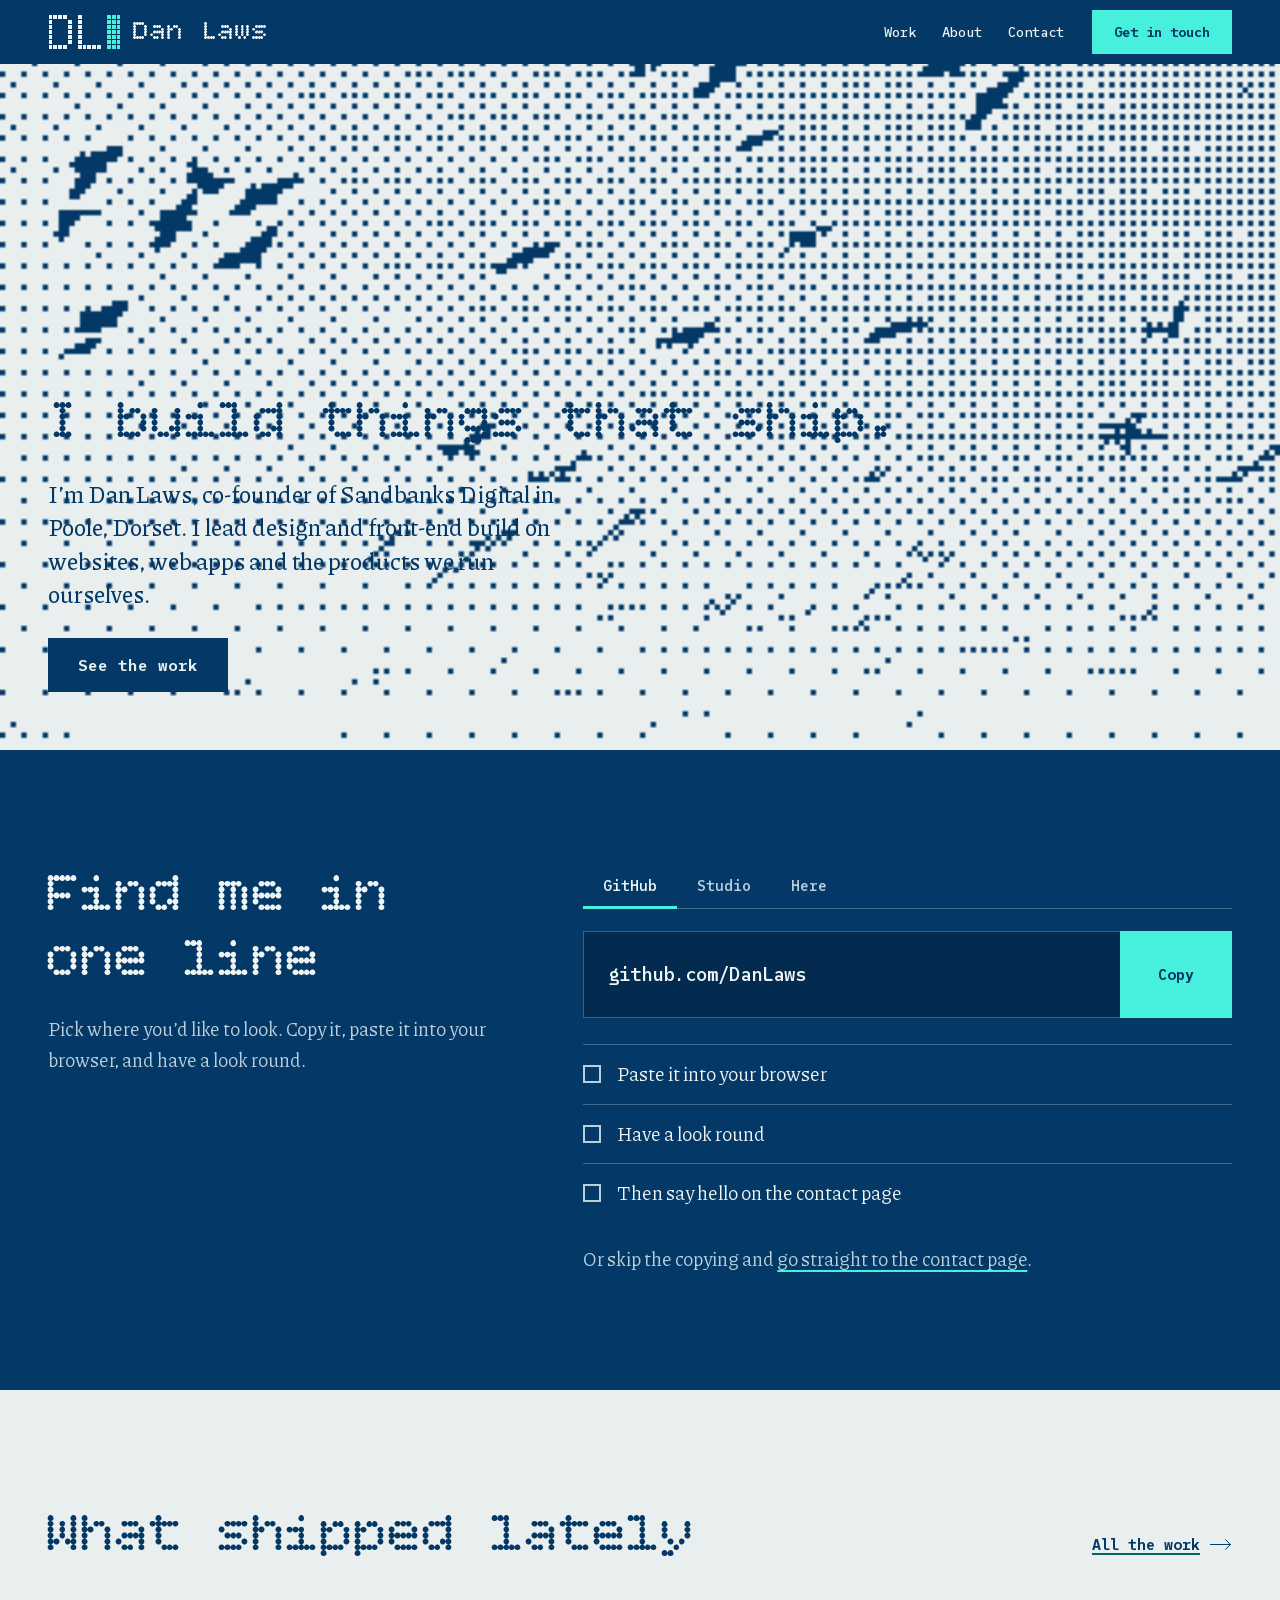
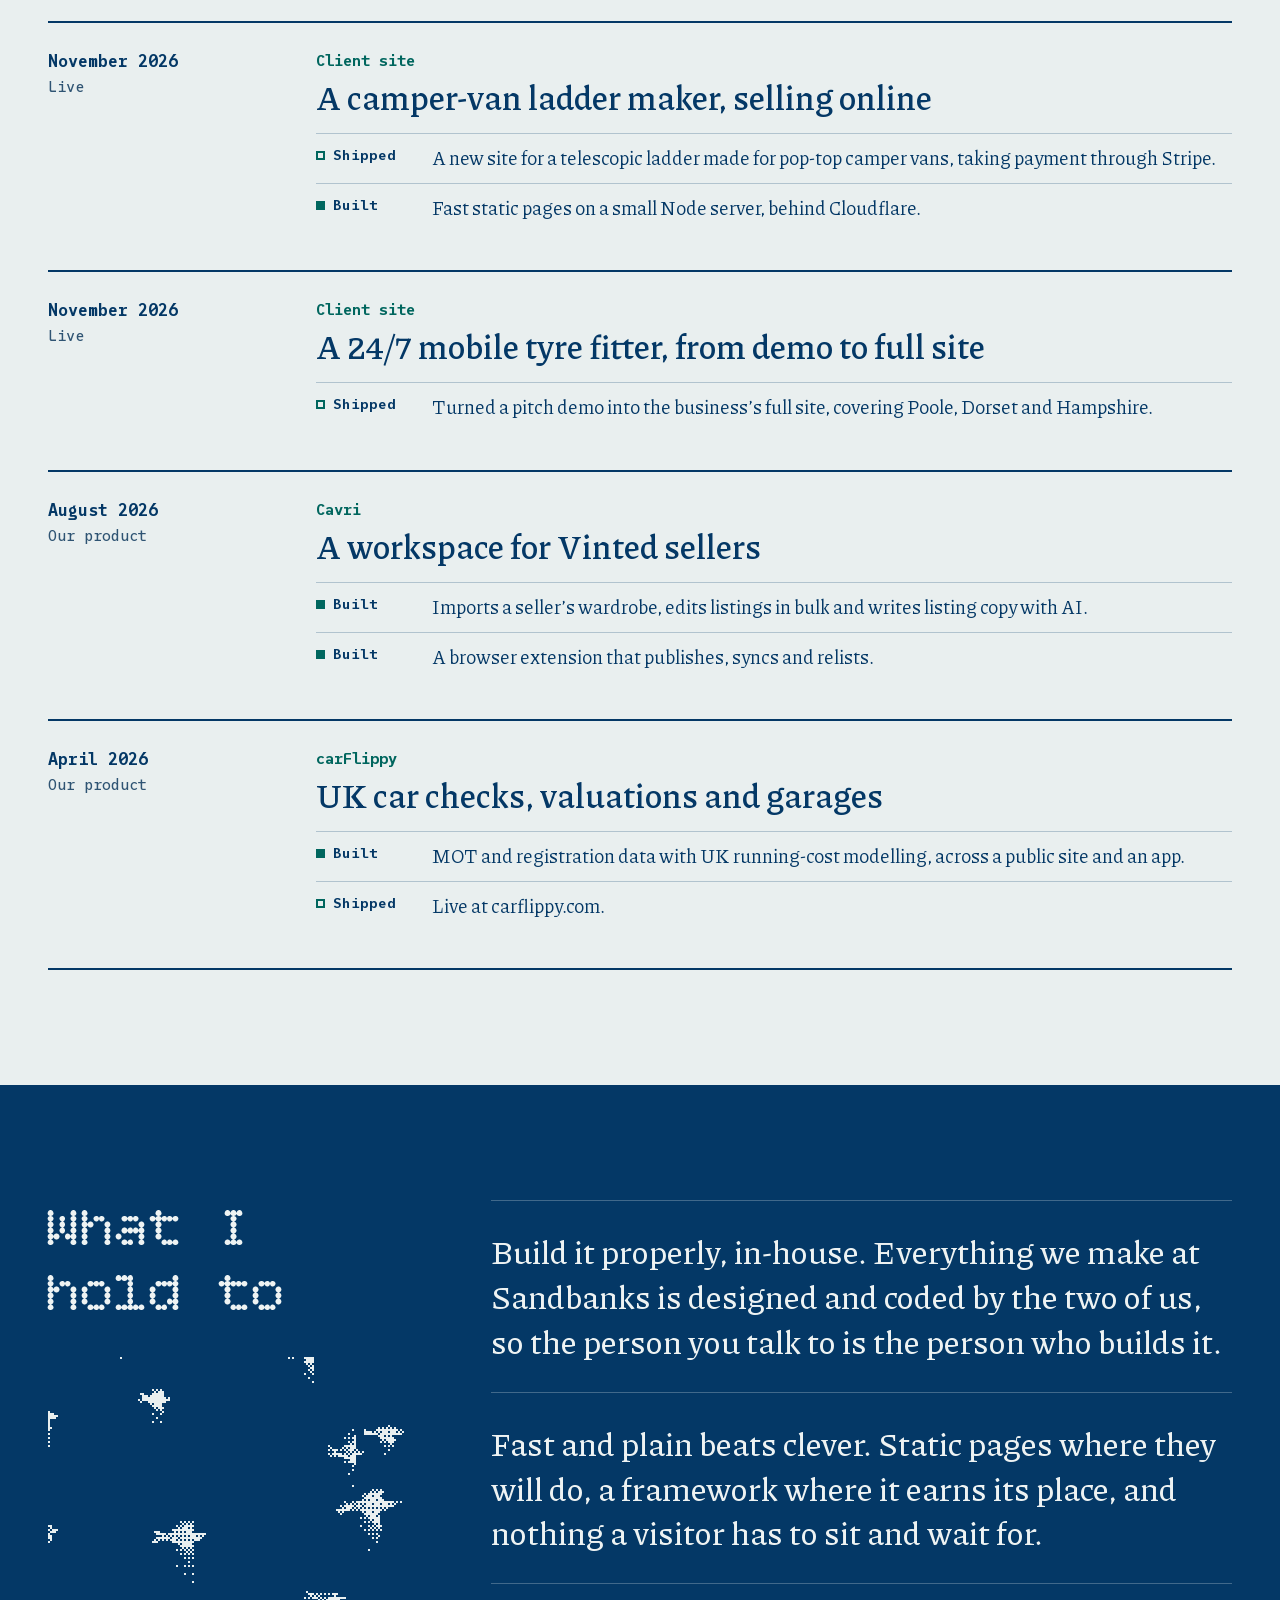
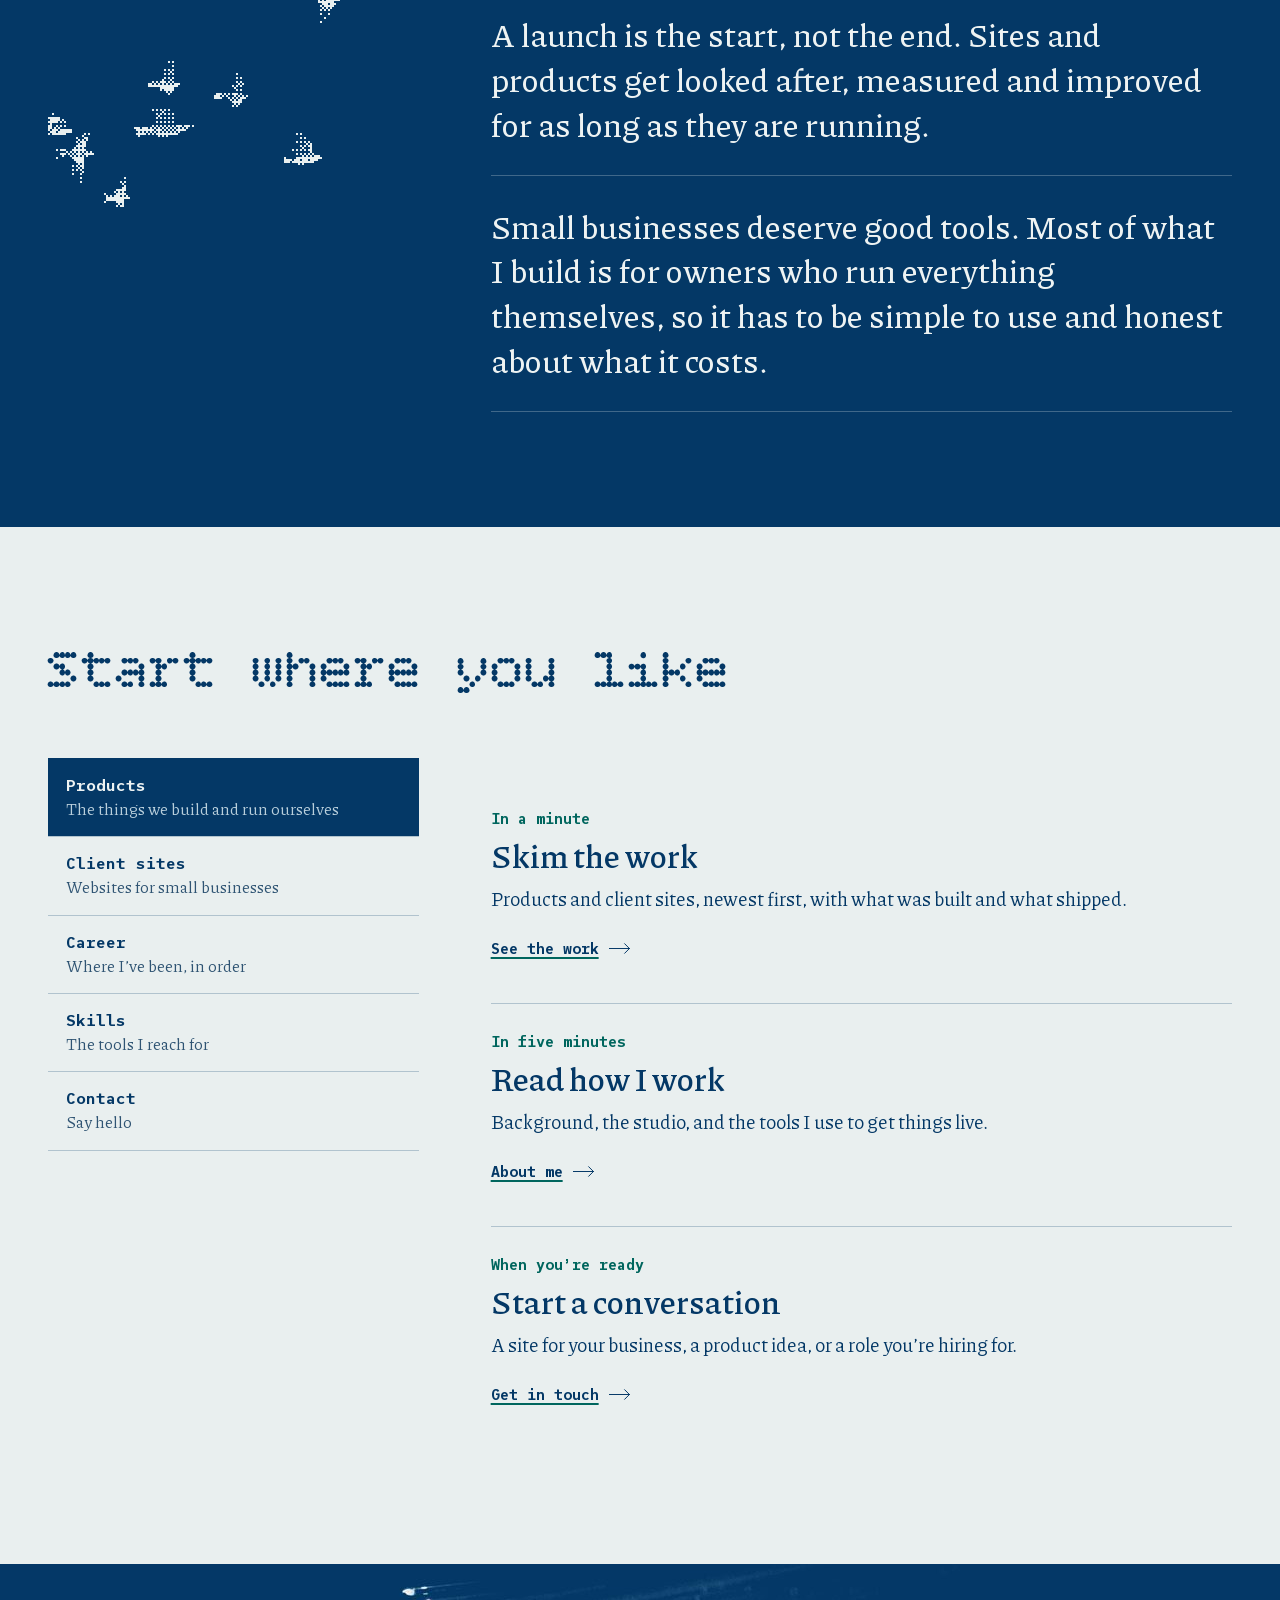
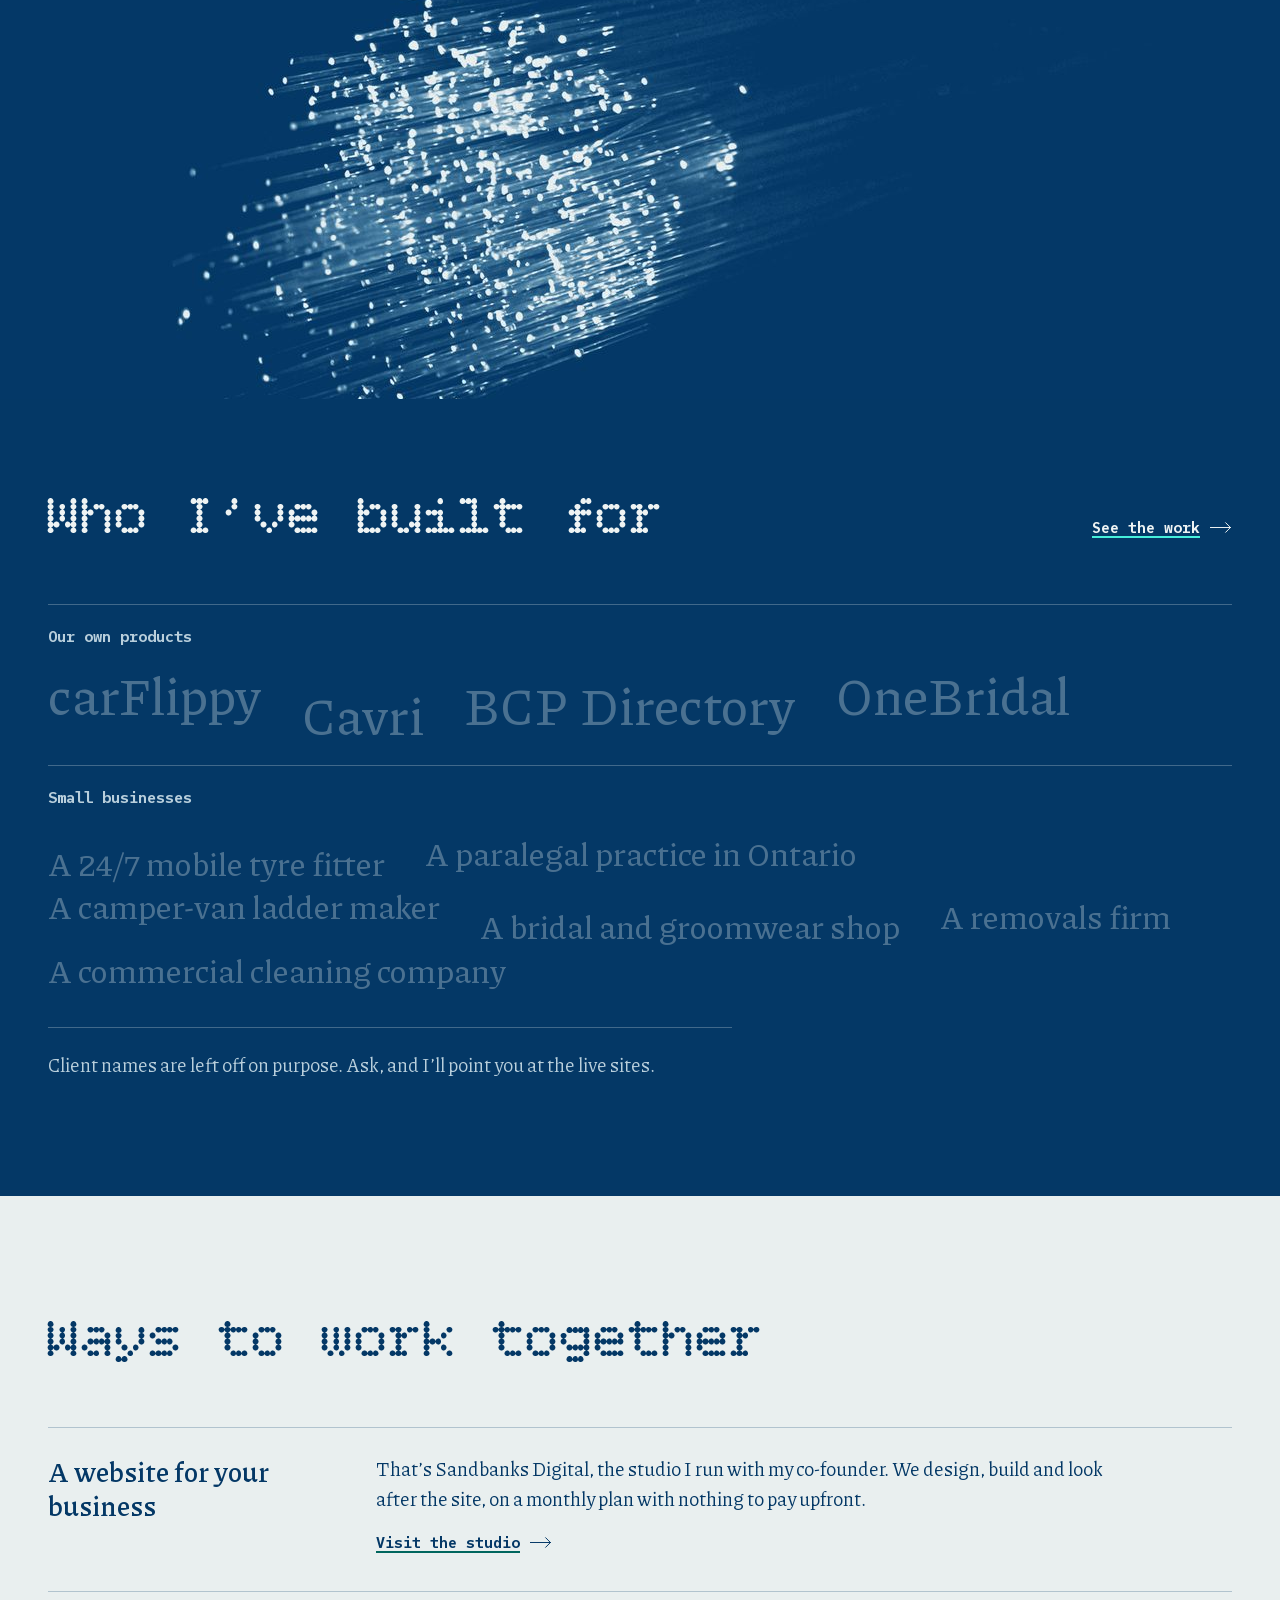
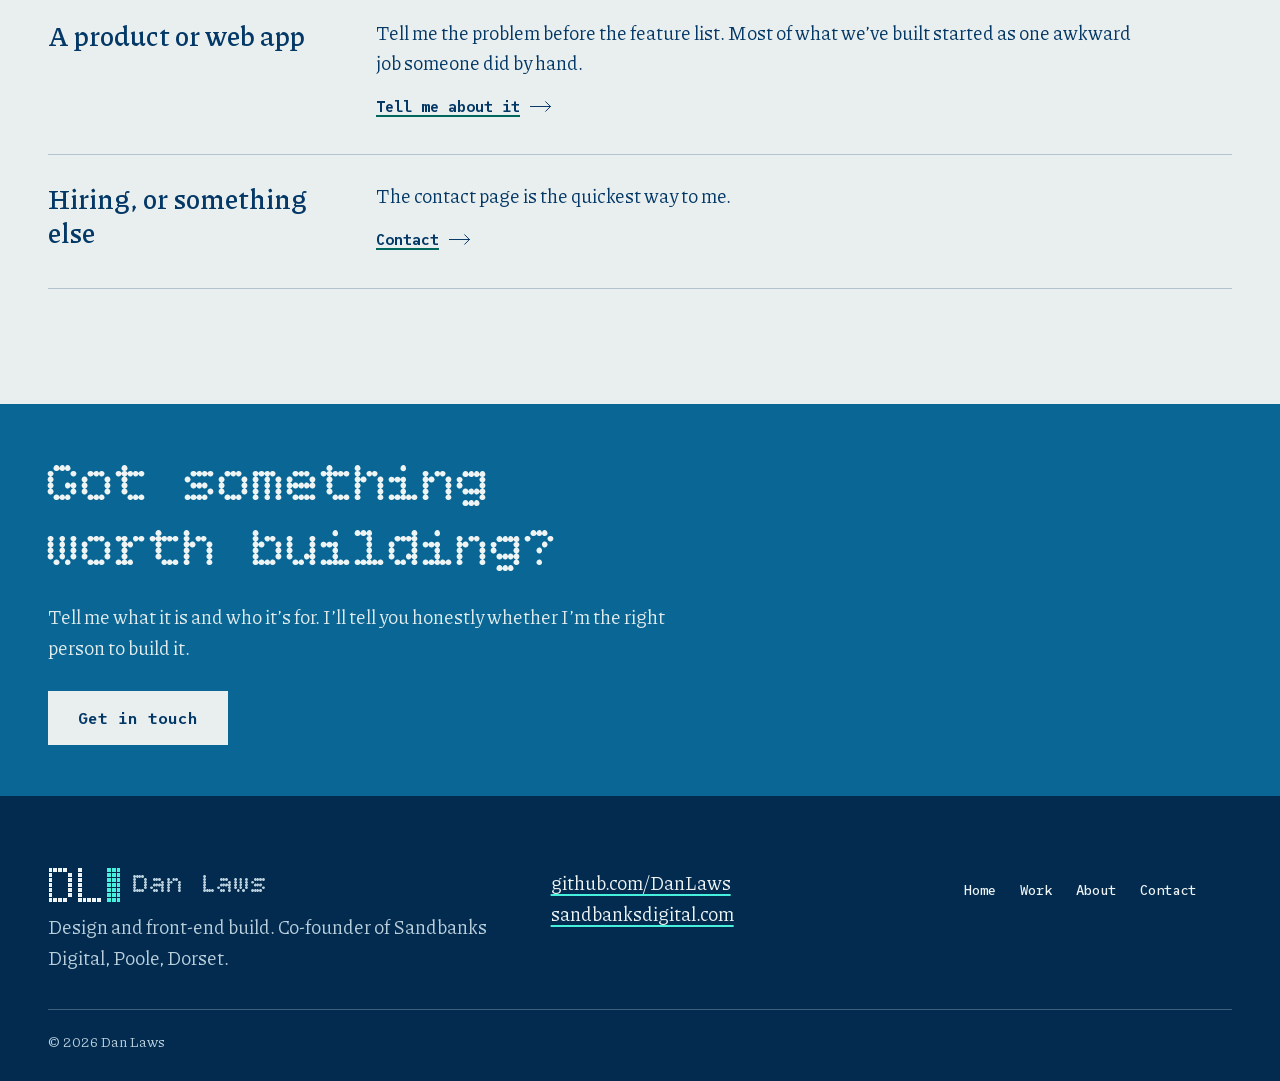
==== commit 2610015b: "Replace the placeholder mark with a DL logo DL in pixel capitals with a blinking mint block cursor, " ====
--- a/index.html
+++ b/index.html
@@ -24,13 +24,13 @@
 <link rel="stylesheet" href="style.css">
 <link rel="stylesheet" href="site.css">
 <script>document.documentElement.className+=' js'</script>
-<script type="application/ld+json">{"@context":"https://schema.org","@type":"Person","name":"Dan Laws","url":"https://danlaws.com/","jobTitle":"Co-founder, design and front-end lead","worksFor":{"@type":"Organization","name":"Sandbanks Digital","url":"https://sandbanksdigital.com/"},"address":{"@type":"PostalAddress","addressLocality":"Poole","addressRegion":"Dorset","addressCountry":"GB"},"sameAs":["https://github.com/DanLaws"]}</script>
+<script type="application/ld+json">{"@context":"https://schema.org","@type":"Person","name":"Dan Laws","alternateName":"Daniel Laws","url":"https://danlaws.com/","alumniOf":{"@type":"CollegeOrUniversity","name":"University of the West of England"},"jobTitle":"Co-founder, design and front-end lead","worksFor":{"@type":"Organization","name":"Sandbanks Digital","url":"https://sandbanksdigital.com/"},"address":{"@type":"PostalAddress","addressLocality":"Poole","addressRegion":"Dorset","addressCountry":"GB"},"sameAs":["https://github.com/DanLaws"]}</script>
 </head>
 <body data-page="index">
 <a class="skip" href="#main">Skip to content</a>
 <header class="top">
   <div class="gauge top-in">
-    <a class="logo" href="index.html" aria-label="Dan Laws: home" aria-current="page"><svg class="sig" viewBox="0 0 40 40" width="34" height="34" aria-hidden="true" focusable="false"><g fill="currentColor"><rect x="4" y="4" width="6" height="6"/><rect x="14" y="4" width="6" height="6"/><rect x="4" y="14" width="6" height="6"/><rect x="24" y="14" width="6" height="6"/><rect x="4" y="24" width="6" height="6"/><rect x="24" y="24" width="6" height="6"/><rect x="4" y="34" width="6" height="6"/><rect x="14" y="34" width="6" height="6"/></g></svg><span class="logo-name">Dan Laws</span></a>
+    <a class="logo" href="index.html" aria-label="Dan Laws: home" aria-current="page"><svg class="sig" viewBox="0 0 15 7" width="73" height="34" aria-hidden="true" focusable="false" shape-rendering="crispEdges"><g fill="currentColor"><rect x="0.1" y="0.1" width="0.8" height="0.8"/><rect x="1.1" y="0.1" width="0.8" height="0.8"/><rect x="2.1" y="0.1" width="0.8" height="0.8"/><rect x="3.1" y="0.1" width="0.8" height="0.8"/><rect x="0.1" y="1.1" width="0.8" height="0.8"/><rect x="4.1" y="1.1" width="0.8" height="0.8"/><rect x="0.1" y="2.1" width="0.8" height="0.8"/><rect x="4.1" y="2.1" width="0.8" height="0.8"/><rect x="0.1" y="3.1" width="0.8" height="0.8"/><rect x="4.1" y="3.1" width="0.8" height="0.8"/><rect x="0.1" y="4.1" width="0.8" height="0.8"/><rect x="4.1" y="4.1" width="0.8" height="0.8"/><rect x="0.1" y="5.1" width="0.8" height="0.8"/><rect x="4.1" y="5.1" width="0.8" height="0.8"/><rect x="0.1" y="6.1" width="0.8" height="0.8"/><rect x="1.1" y="6.1" width="0.8" height="0.8"/><rect x="2.1" y="6.1" width="0.8" height="0.8"/><rect x="3.1" y="6.1" width="0.8" height="0.8"/><rect x="6.1" y="0.1" width="0.8" height="0.8"/><rect x="6.1" y="1.1" width="0.8" height="0.8"/><rect x="6.1" y="2.1" width="0.8" height="0.8"/><rect x="6.1" y="3.1" width="0.8" height="0.8"/><rect x="6.1" y="4.1" width="0.8" height="0.8"/><rect x="6.1" y="5.1" width="0.8" height="0.8"/><rect x="6.1" y="6.1" width="0.8" height="0.8"/><rect x="7.1" y="6.1" width="0.8" height="0.8"/><rect x="8.1" y="6.1" width="0.8" height="0.8"/><rect x="9.1" y="6.1" width="0.8" height="0.8"/><rect x="10.1" y="6.1" width="0.8" height="0.8"/></g><g class="sig-cur"><rect x="12.1" y="0.1" width="0.8" height="0.8"/><rect x="13.1" y="0.1" width="0.8" height="0.8"/><rect x="14.1" y="0.1" width="0.8" height="0.8"/><rect x="12.1" y="1.1" width="0.8" height="0.8"/><rect x="13.1" y="1.1" width="0.8" height="0.8"/><rect x="14.1" y="1.1" width="0.8" height="0.8"/><rect x="12.1" y="2.1" width="0.8" height="0.8"/><rect x="13.1" y="2.1" width="0.8" height="0.8"/><rect x="14.1" y="2.1" width="0.8" height="0.8"/><rect x="12.1" y="3.1" width="0.8" height="0.8"/><rect x="13.1" y="3.1" width="0.8" height="0.8"/><rect x="14.1" y="3.1" width="0.8" height="0.8"/><rect x="12.1" y="4.1" width="0.8" height="0.8"/><rect x="13.1" y="4.1" width="0.8" height="0.8"/><rect x="14.1" y="4.1" width="0.8" height="0.8"/><rect x="12.1" y="5.1" width="0.8" height="0.8"/><rect x="13.1" y="5.1" width="0.8" height="0.8"/><rect x="14.1" y="5.1" width="0.8" height="0.8"/><rect x="12.1" y="6.1" width="0.8" height="0.8"/><rect x="13.1" y="6.1" width="0.8" height="0.8"/><rect x="14.1" y="6.1" width="0.8" height="0.8"/></g></svg><span class="logo-name">Dan Laws</span></a>
     <nav class="links" id="menu" aria-label="Main">
       <ul>
         <li><a href="work.html">Work</a></li>
@@ -235,7 +235,7 @@
 </main>
 <footer class="base">
   <div class="gauge base-in">
-    <div><p class="base-brand"><svg class="sig" viewBox="0 0 40 40" width="34" height="34" aria-hidden="true" focusable="false"><g fill="currentColor"><rect x="4" y="4" width="6" height="6"/><rect x="14" y="4" width="6" height="6"/><rect x="4" y="14" width="6" height="6"/><rect x="24" y="14" width="6" height="6"/><rect x="4" y="24" width="6" height="6"/><rect x="24" y="24" width="6" height="6"/><rect x="4" y="34" width="6" height="6"/><rect x="14" y="34" width="6" height="6"/></g></svg><span>Dan Laws</span></p><p>Design and front-end build. Co-founder of Sandbanks Digital, Poole, Dorset.</p></div>
+    <div><p class="base-brand"><svg class="sig" viewBox="0 0 15 7" width="73" height="34" aria-hidden="true" focusable="false" shape-rendering="crispEdges"><g fill="currentColor"><rect x="0.1" y="0.1" width="0.8" height="0.8"/><rect x="1.1" y="0.1" width="0.8" height="0.8"/><rect x="2.1" y="0.1" width="0.8" height="0.8"/><rect x="3.1" y="0.1" width="0.8" height="0.8"/><rect x="0.1" y="1.1" width="0.8" height="0.8"/><rect x="4.1" y="1.1" width="0.8" height="0.8"/><rect x="0.1" y="2.1" width="0.8" height="0.8"/><rect x="4.1" y="2.1" width="0.8" height="0.8"/><rect x="0.1" y="3.1" width="0.8" height="0.8"/><rect x="4.1" y="3.1" width="0.8" height="0.8"/><rect x="0.1" y="4.1" width="0.8" height="0.8"/><rect x="4.1" y="4.1" width="0.8" height="0.8"/><rect x="0.1" y="5.1" width="0.8" height="0.8"/><rect x="4.1" y="5.1" width="0.8" height="0.8"/><rect x="0.1" y="6.1" width="0.8" height="0.8"/><rect x="1.1" y="6.1" width="0.8" height="0.8"/><rect x="2.1" y="6.1" width="0.8" height="0.8"/><rect x="3.1" y="6.1" width="0.8" height="0.8"/><rect x="6.1" y="0.1" width="0.8" height="0.8"/><rect x="6.1" y="1.1" width="0.8" height="0.8"/><rect x="6.1" y="2.1" width="0.8" height="0.8"/><rect x="6.1" y="3.1" width="0.8" height="0.8"/><rect x="6.1" y="4.1" width="0.8" height="0.8"/><rect x="6.1" y="5.1" width="0.8" height="0.8"/><rect x="6.1" y="6.1" width="0.8" height="0.8"/><rect x="7.1" y="6.1" width="0.8" height="0.8"/><rect x="8.1" y="6.1" width="0.8" height="0.8"/><rect x="9.1" y="6.1" width="0.8" height="0.8"/><rect x="10.1" y="6.1" width="0.8" height="0.8"/></g><g class="sig-cur"><rect x="12.1" y="0.1" width="0.8" height="0.8"/><rect x="13.1" y="0.1" width="0.8" height="0.8"/><rect x="14.1" y="0.1" width="0.8" height="0.8"/><rect x="12.1" y="1.1" width="0.8" height="0.8"/><rect x="13.1" y="1.1" width="0.8" height="0.8"/><rect x="14.1" y="1.1" width="0.8" height="0.8"/><rect x="12.1" y="2.1" width="0.8" height="0.8"/><rect x="13.1" y="2.1" width="0.8" height="0.8"/><rect x="14.1" y="2.1" width="0.8" height="0.8"/><rect x="12.1" y="3.1" width="0.8" height="0.8"/><rect x="13.1" y="3.1" width="0.8" height="0.8"/><rect x="14.1" y="3.1" width="0.8" height="0.8"/><rect x="12.1" y="4.1" width="0.8" height="0.8"/><rect x="13.1" y="4.1" width="0.8" height="0.8"/><rect x="14.1" y="4.1" width="0.8" height="0.8"/><rect x="12.1" y="5.1" width="0.8" height="0.8"/><rect x="13.1" y="5.1" width="0.8" height="0.8"/><rect x="14.1" y="5.1" width="0.8" height="0.8"/><rect x="12.1" y="6.1" width="0.8" height="0.8"/><rect x="13.1" y="6.1" width="0.8" height="0.8"/><rect x="14.1" y="6.1" width="0.8" height="0.8"/></g></svg><span>Dan Laws</span></p><p>Design and front-end build. Co-founder of Sandbanks Digital, Poole, Dorset.</p></div>
     <div><p><a href="https://github.com/DanLaws" rel="me noopener">github.com/DanLaws</a></p><p><a href="https://sandbanksdigital.com" rel="noopener">sandbanksdigital.com</a></p></div>
     <nav aria-label="Footer"><a href="index.html">Home</a><a href="work.html">Work</a><a href="about.html">About</a><a href="contact.html">Contact</a></nav>
   </div>
--- a/site.css
+++ b/site.css
@@ -19,12 +19,25 @@
   color: var(--deep);
 }
 
+/* The DL mark: letters in the text colour, a mint cursor that blinks. */
+.sig { color: var(--text); }
+.sig-cur { fill: var(--mint); animation: sig-blink 1.1s steps(1) infinite; }
+@keyframes sig-blink { 50% { opacity: 0; } }
+@media (prefers-reduced-motion: reduce) { .sig-cur { animation: none; } }
+
 /* The "elsewhere" panel on the contact page, in place of the booking embed. */
 .elsewhere { list-style: none; margin: 1.5rem 0 0; padding: 0; border-top: 1px solid var(--rule); }
 .elsewhere li { display: grid; grid-template-columns: 7.5rem 1fr; gap: 1rem; padding: 0.9rem 0; border-bottom: 1px solid var(--rule); }
 .elsewhere .k { font-family: var(--font-mono); font-size: 0.85rem; color: var(--muted); }
 .elsewhere a { color: inherit; }
 
+/* Education cards: dates and result above the qualification. */
+.ed-when { margin-bottom: 8px; font: 600 0.85rem/1.4 var(--font-mono); color: var(--mark); }
+
+/* Sub-headings between the two skills grids on the about page. */
+.sk-sub { margin: clamp(32px, 5vw, 56px) 0 0; font: 600 0.9rem/1.4 var(--font-mono); letter-spacing: 0.04em; text-transform: uppercase; color: var(--muted); }
+.sk-sub + .trio { margin-top: 18px; }
+
 /* Section headings inside the work feed. */
 .feed-h { margin: clamp(2.5rem, 6vw, 4.5rem) 0 1rem; }
 .feed-h:first-of-type { margin-top: 0; }
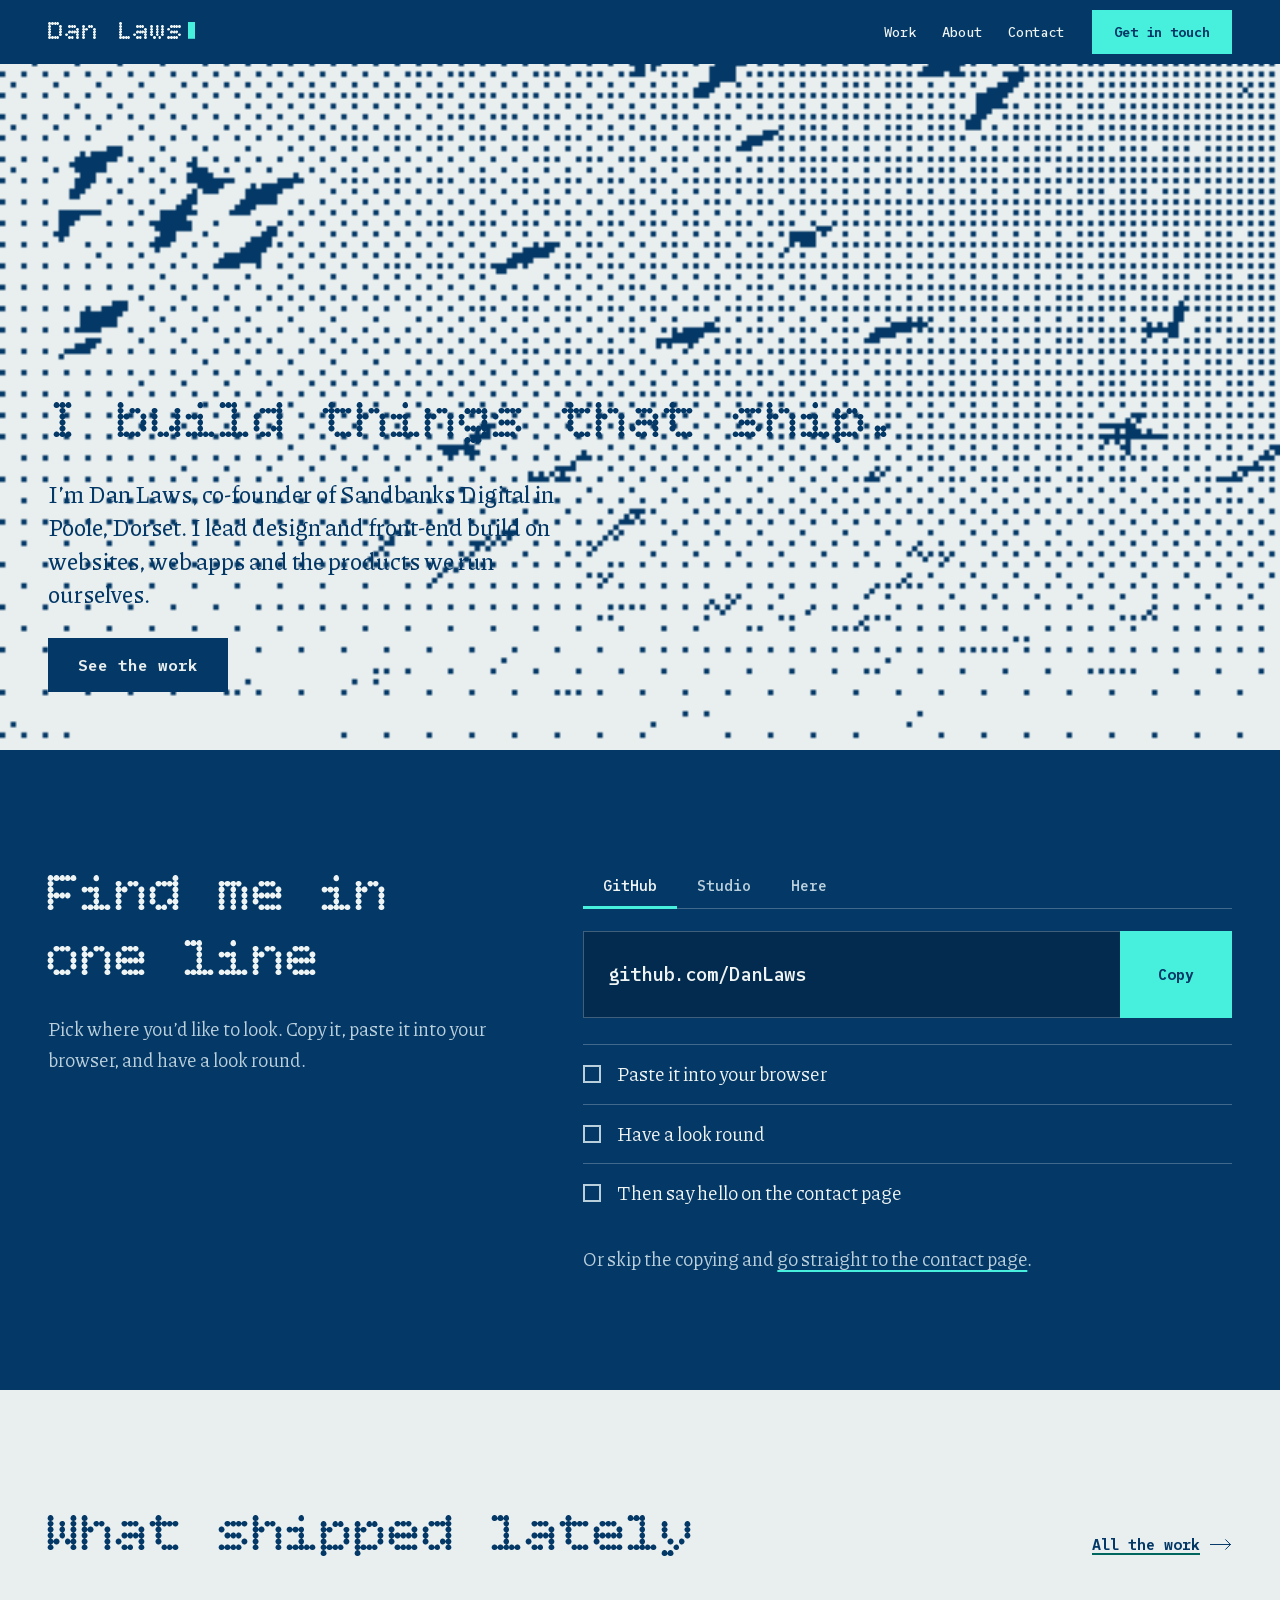
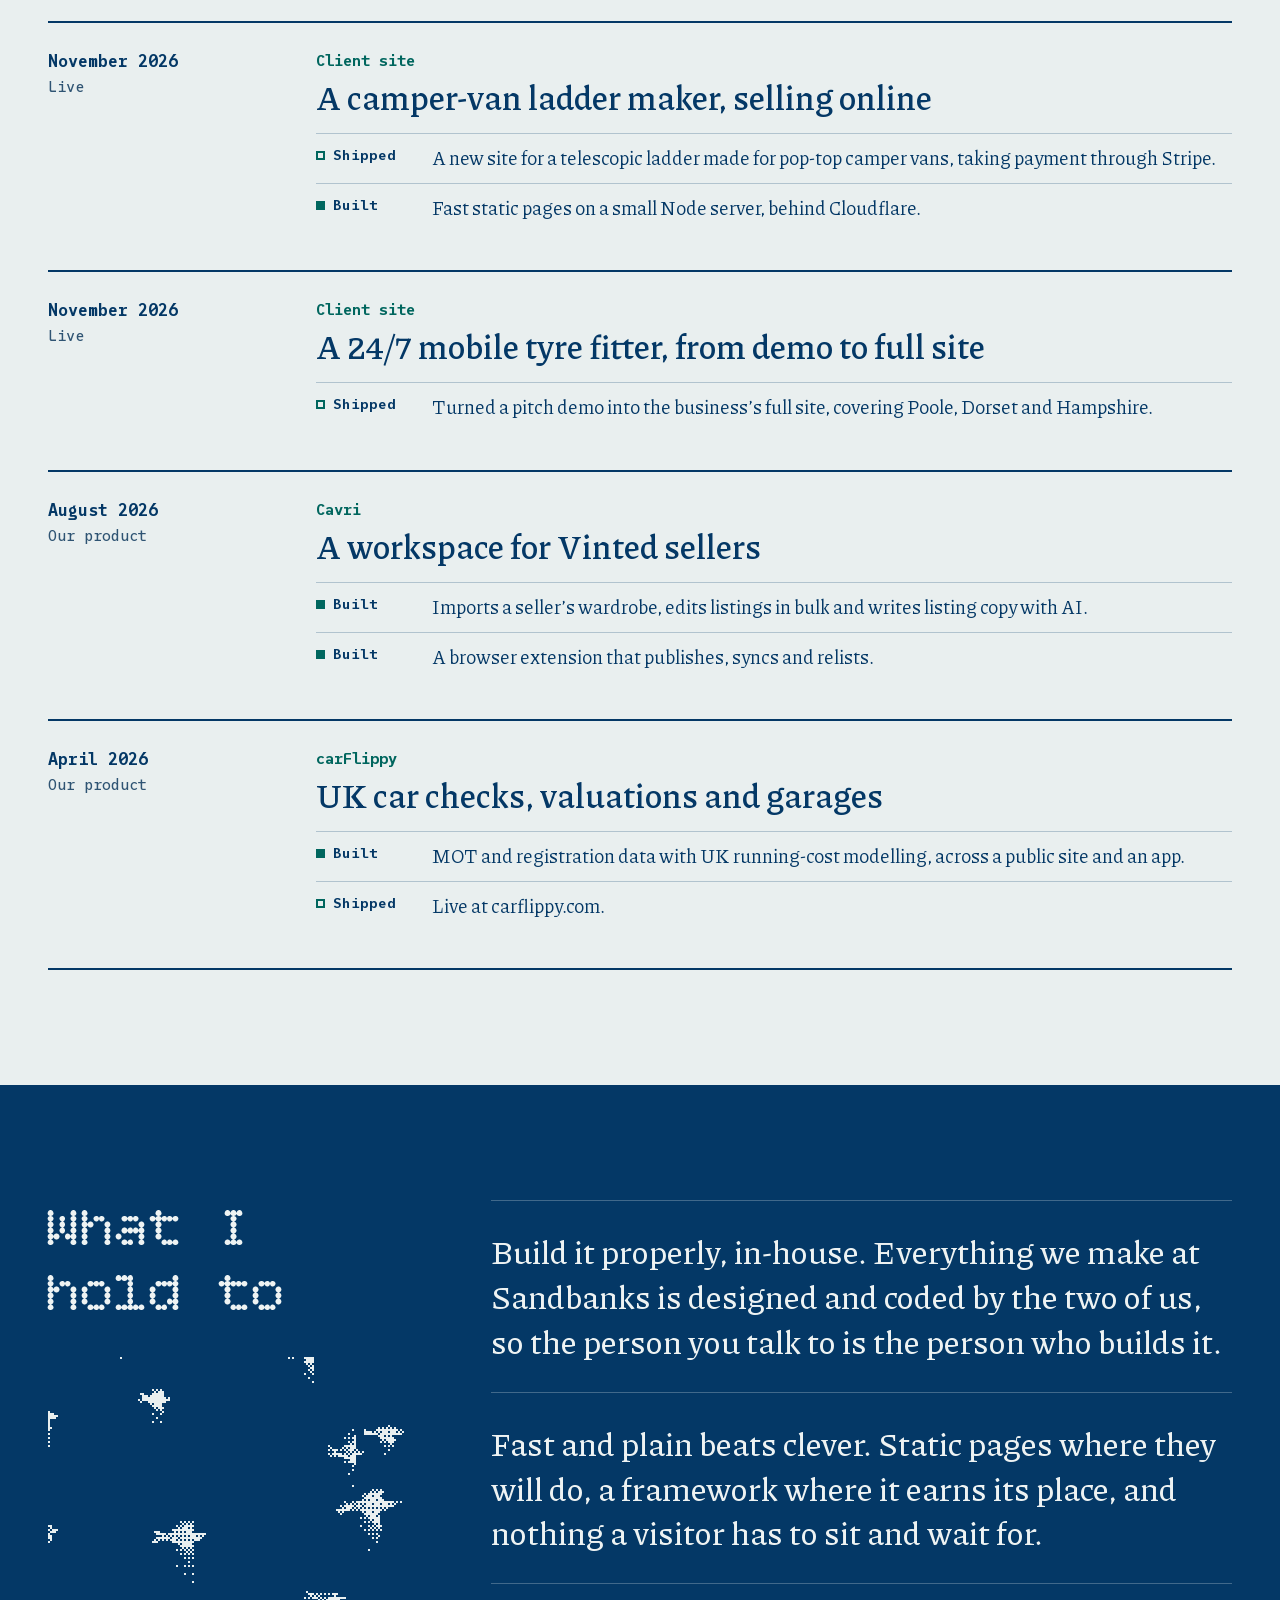
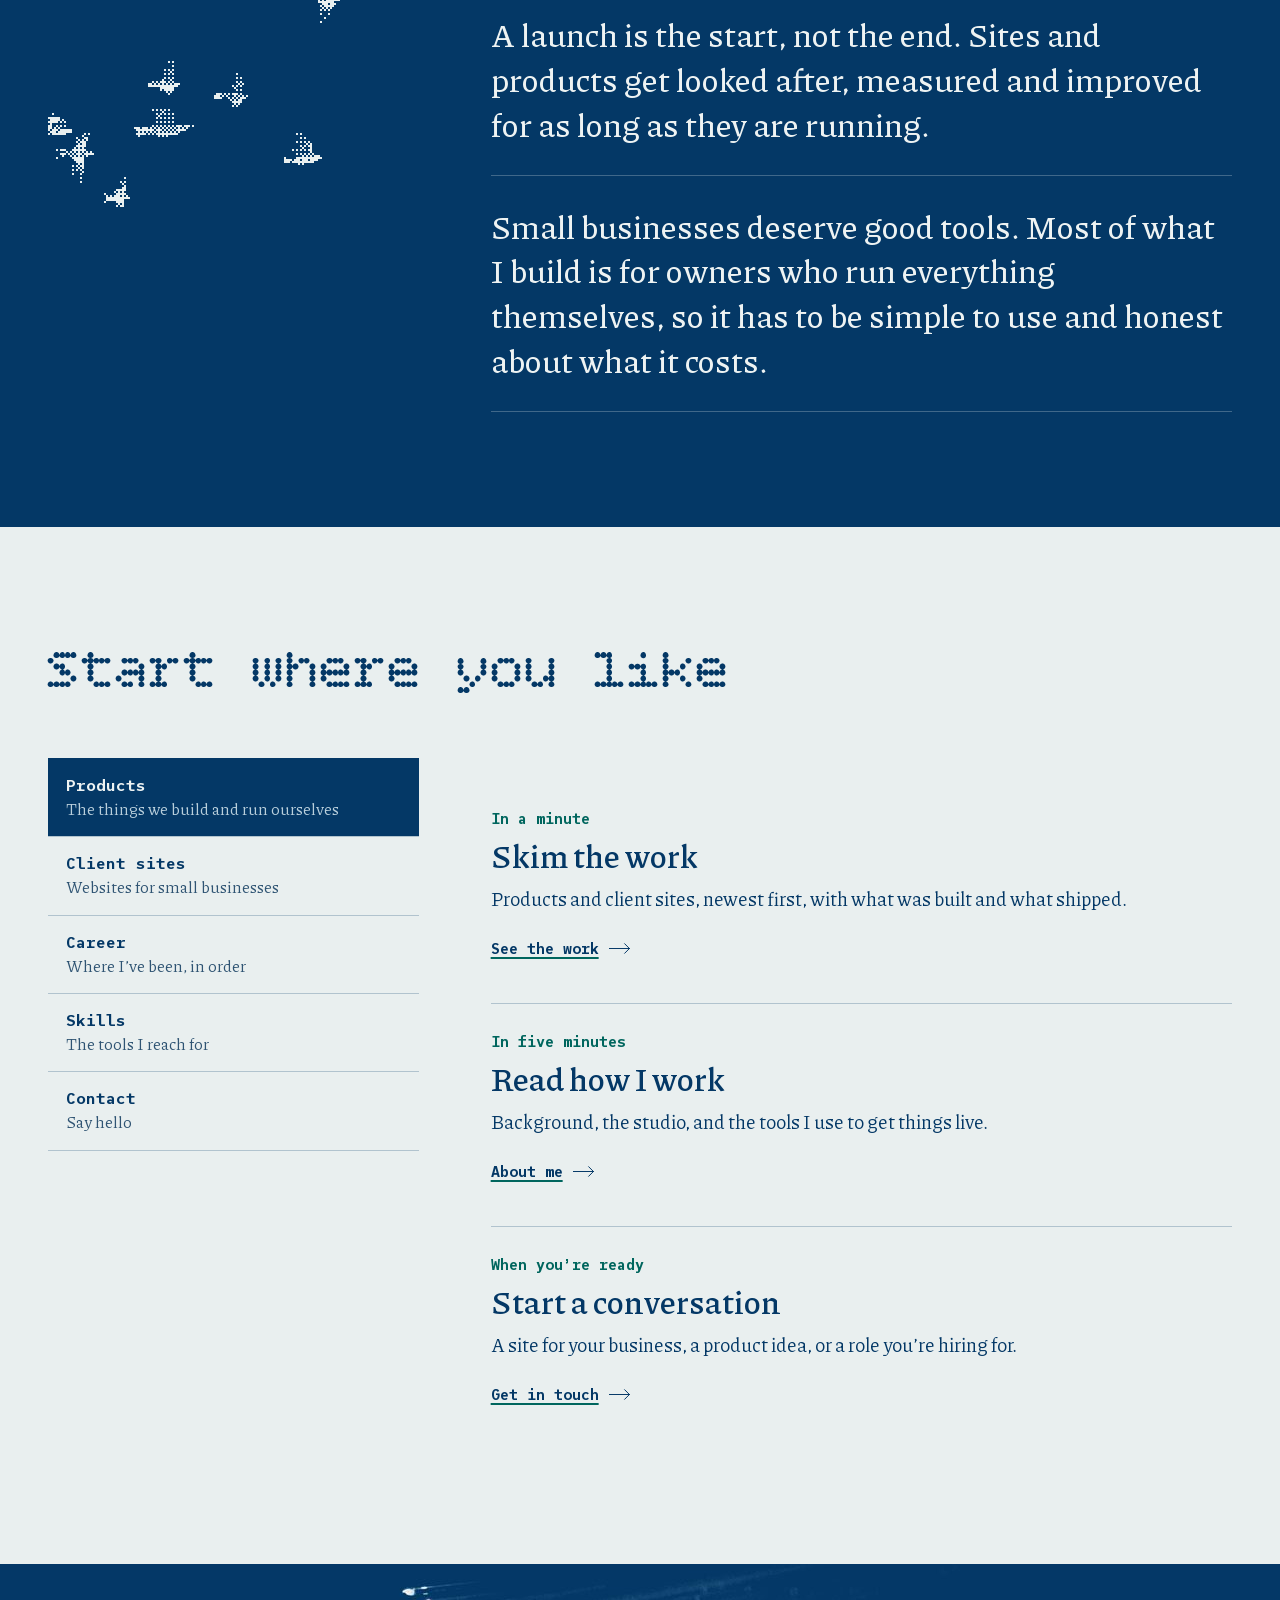
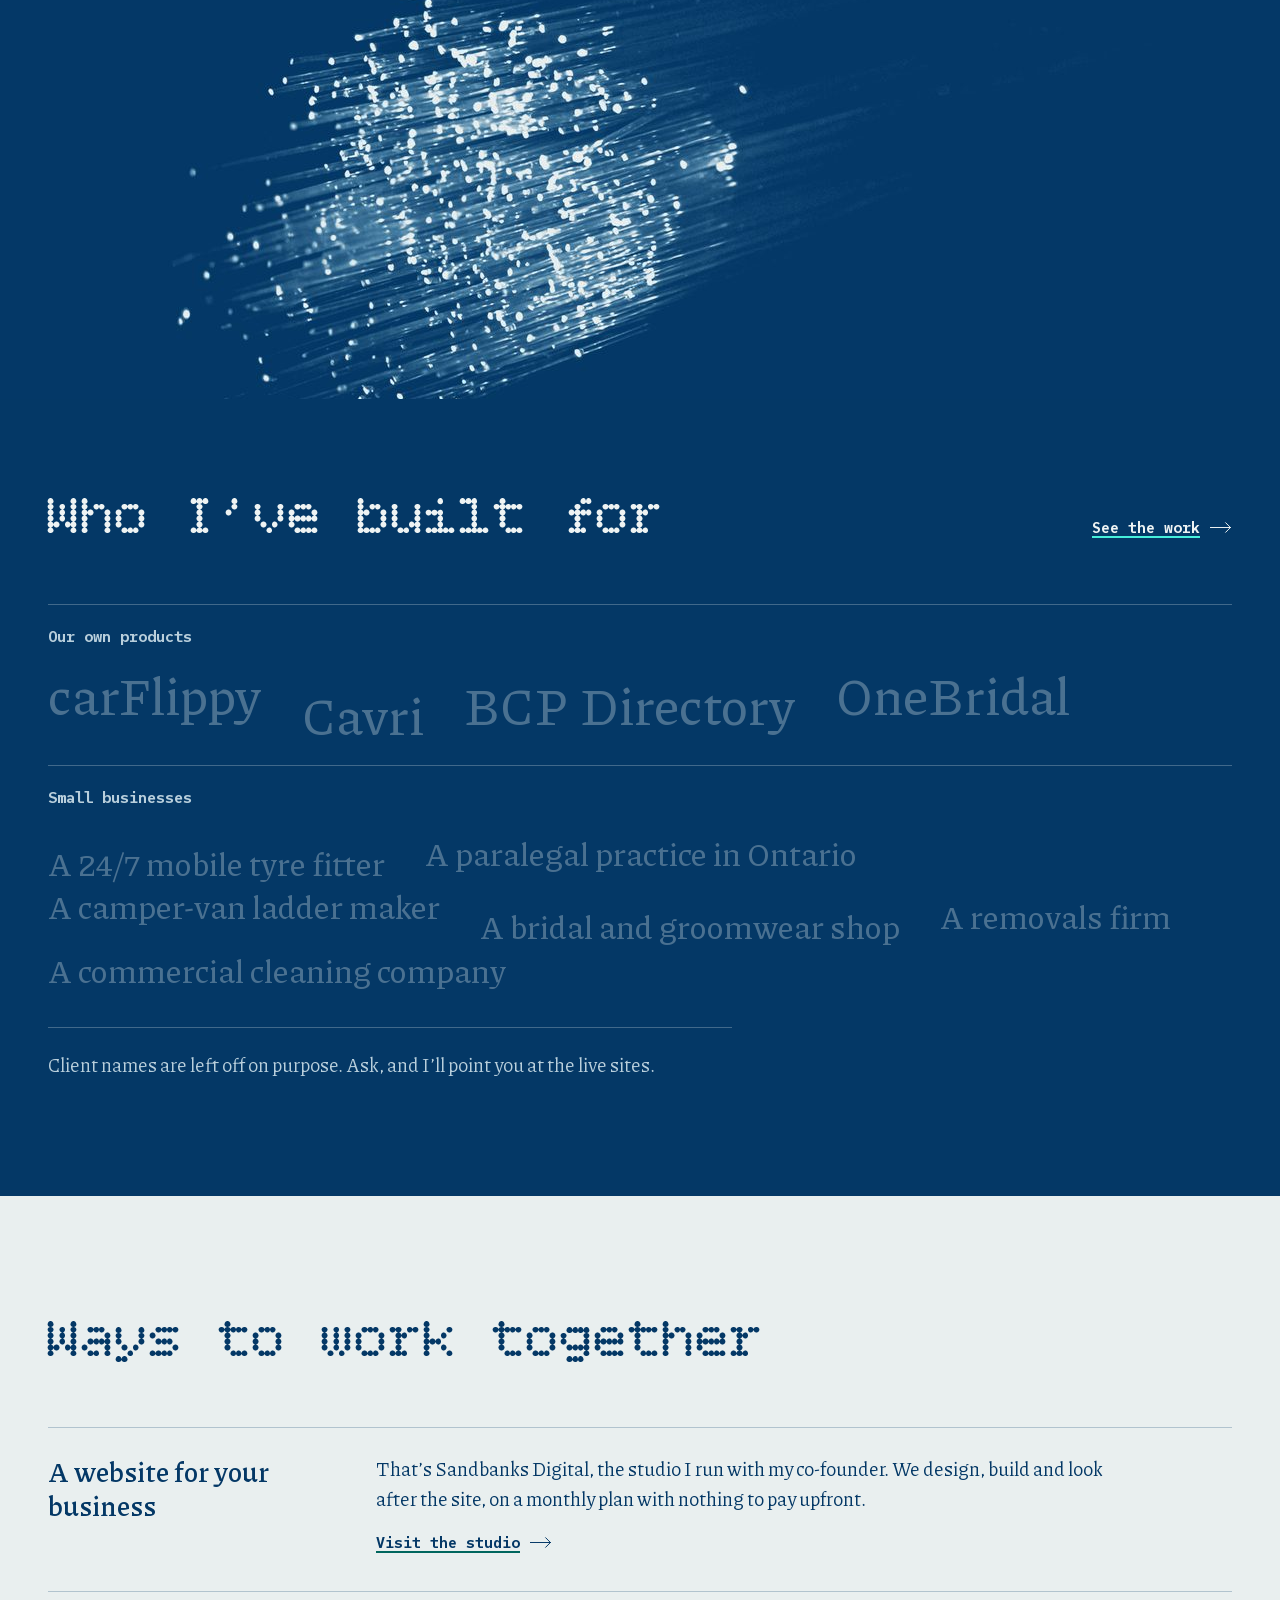
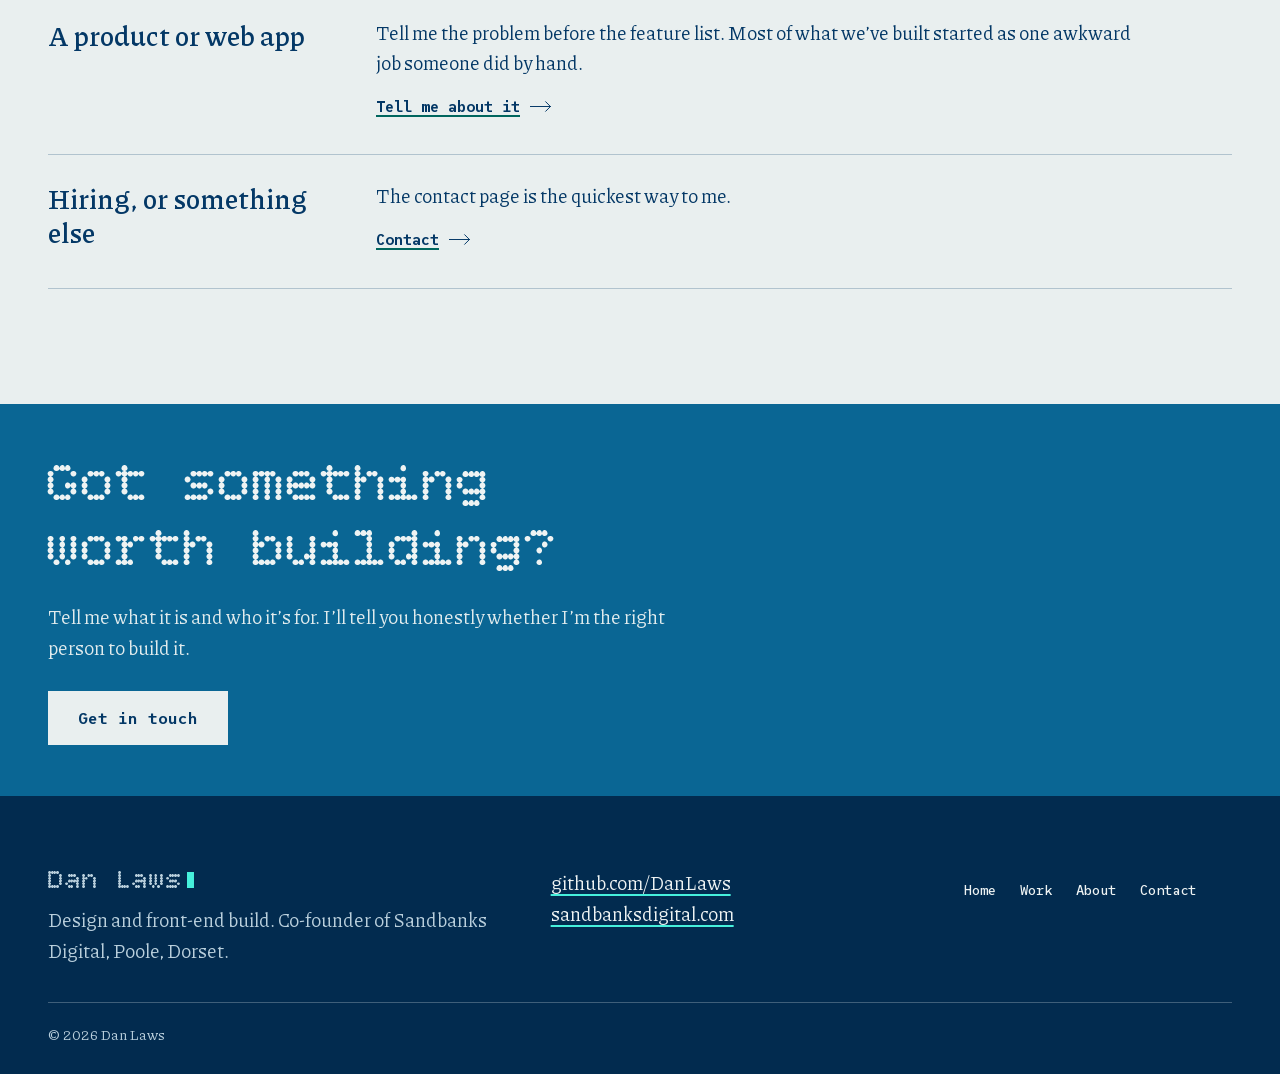
==== commit b9d414da: "Move the blinking cursor after the name The DL mark leaves the header and footer; the name now ends " ====
--- a/index.html
+++ b/index.html
@@ -30,7 +30,7 @@
 <a class="skip" href="#main">Skip to content</a>
 <header class="top">
   <div class="gauge top-in">
-    <a class="logo" href="index.html" aria-label="Dan Laws: home" aria-current="page"><svg class="sig" viewBox="0 0 15 7" width="73" height="34" aria-hidden="true" focusable="false" shape-rendering="crispEdges"><g fill="currentColor"><rect x="0.1" y="0.1" width="0.8" height="0.8"/><rect x="1.1" y="0.1" width="0.8" height="0.8"/><rect x="2.1" y="0.1" width="0.8" height="0.8"/><rect x="3.1" y="0.1" width="0.8" height="0.8"/><rect x="0.1" y="1.1" width="0.8" height="0.8"/><rect x="4.1" y="1.1" width="0.8" height="0.8"/><rect x="0.1" y="2.1" width="0.8" height="0.8"/><rect x="4.1" y="2.1" width="0.8" height="0.8"/><rect x="0.1" y="3.1" width="0.8" height="0.8"/><rect x="4.1" y="3.1" width="0.8" height="0.8"/><rect x="0.1" y="4.1" width="0.8" height="0.8"/><rect x="4.1" y="4.1" width="0.8" height="0.8"/><rect x="0.1" y="5.1" width="0.8" height="0.8"/><rect x="4.1" y="5.1" width="0.8" height="0.8"/><rect x="0.1" y="6.1" width="0.8" height="0.8"/><rect x="1.1" y="6.1" width="0.8" height="0.8"/><rect x="2.1" y="6.1" width="0.8" height="0.8"/><rect x="3.1" y="6.1" width="0.8" height="0.8"/><rect x="6.1" y="0.1" width="0.8" height="0.8"/><rect x="6.1" y="1.1" width="0.8" height="0.8"/><rect x="6.1" y="2.1" width="0.8" height="0.8"/><rect x="6.1" y="3.1" width="0.8" height="0.8"/><rect x="6.1" y="4.1" width="0.8" height="0.8"/><rect x="6.1" y="5.1" width="0.8" height="0.8"/><rect x="6.1" y="6.1" width="0.8" height="0.8"/><rect x="7.1" y="6.1" width="0.8" height="0.8"/><rect x="8.1" y="6.1" width="0.8" height="0.8"/><rect x="9.1" y="6.1" width="0.8" height="0.8"/><rect x="10.1" y="6.1" width="0.8" height="0.8"/></g><g class="sig-cur"><rect x="12.1" y="0.1" width="0.8" height="0.8"/><rect x="13.1" y="0.1" width="0.8" height="0.8"/><rect x="14.1" y="0.1" width="0.8" height="0.8"/><rect x="12.1" y="1.1" width="0.8" height="0.8"/><rect x="13.1" y="1.1" width="0.8" height="0.8"/><rect x="14.1" y="1.1" width="0.8" height="0.8"/><rect x="12.1" y="2.1" width="0.8" height="0.8"/><rect x="13.1" y="2.1" width="0.8" height="0.8"/><rect x="14.1" y="2.1" width="0.8" height="0.8"/><rect x="12.1" y="3.1" width="0.8" height="0.8"/><rect x="13.1" y="3.1" width="0.8" height="0.8"/><rect x="14.1" y="3.1" width="0.8" height="0.8"/><rect x="12.1" y="4.1" width="0.8" height="0.8"/><rect x="13.1" y="4.1" width="0.8" height="0.8"/><rect x="14.1" y="4.1" width="0.8" height="0.8"/><rect x="12.1" y="5.1" width="0.8" height="0.8"/><rect x="13.1" y="5.1" width="0.8" height="0.8"/><rect x="14.1" y="5.1" width="0.8" height="0.8"/><rect x="12.1" y="6.1" width="0.8" height="0.8"/><rect x="13.1" y="6.1" width="0.8" height="0.8"/><rect x="14.1" y="6.1" width="0.8" height="0.8"/></g></svg><span class="logo-name">Dan Laws</span></a>
+    <a class="logo" href="index.html" aria-label="Dan Laws: home" aria-current="page"><span class="logo-name">Dan Laws<svg class="cur" viewBox="0 0 3 7" aria-hidden="true" focusable="false"><rect width="3" height="7"/></svg></span></a>
     <nav class="links" id="menu" aria-label="Main">
       <ul>
         <li><a href="work.html">Work</a></li>
@@ -235,7 +235,7 @@
 </main>
 <footer class="base">
   <div class="gauge base-in">
-    <div><p class="base-brand"><svg class="sig" viewBox="0 0 15 7" width="73" height="34" aria-hidden="true" focusable="false" shape-rendering="crispEdges"><g fill="currentColor"><rect x="0.1" y="0.1" width="0.8" height="0.8"/><rect x="1.1" y="0.1" width="0.8" height="0.8"/><rect x="2.1" y="0.1" width="0.8" height="0.8"/><rect x="3.1" y="0.1" width="0.8" height="0.8"/><rect x="0.1" y="1.1" width="0.8" height="0.8"/><rect x="4.1" y="1.1" width="0.8" height="0.8"/><rect x="0.1" y="2.1" width="0.8" height="0.8"/><rect x="4.1" y="2.1" width="0.8" height="0.8"/><rect x="0.1" y="3.1" width="0.8" height="0.8"/><rect x="4.1" y="3.1" width="0.8" height="0.8"/><rect x="0.1" y="4.1" width="0.8" height="0.8"/><rect x="4.1" y="4.1" width="0.8" height="0.8"/><rect x="0.1" y="5.1" width="0.8" height="0.8"/><rect x="4.1" y="5.1" width="0.8" height="0.8"/><rect x="0.1" y="6.1" width="0.8" height="0.8"/><rect x="1.1" y="6.1" width="0.8" height="0.8"/><rect x="2.1" y="6.1" width="0.8" height="0.8"/><rect x="3.1" y="6.1" width="0.8" height="0.8"/><rect x="6.1" y="0.1" width="0.8" height="0.8"/><rect x="6.1" y="1.1" width="0.8" height="0.8"/><rect x="6.1" y="2.1" width="0.8" height="0.8"/><rect x="6.1" y="3.1" width="0.8" height="0.8"/><rect x="6.1" y="4.1" width="0.8" height="0.8"/><rect x="6.1" y="5.1" width="0.8" height="0.8"/><rect x="6.1" y="6.1" width="0.8" height="0.8"/><rect x="7.1" y="6.1" width="0.8" height="0.8"/><rect x="8.1" y="6.1" width="0.8" height="0.8"/><rect x="9.1" y="6.1" width="0.8" height="0.8"/><rect x="10.1" y="6.1" width="0.8" height="0.8"/></g><g class="sig-cur"><rect x="12.1" y="0.1" width="0.8" height="0.8"/><rect x="13.1" y="0.1" width="0.8" height="0.8"/><rect x="14.1" y="0.1" width="0.8" height="0.8"/><rect x="12.1" y="1.1" width="0.8" height="0.8"/><rect x="13.1" y="1.1" width="0.8" height="0.8"/><rect x="14.1" y="1.1" width="0.8" height="0.8"/><rect x="12.1" y="2.1" width="0.8" height="0.8"/><rect x="13.1" y="2.1" width="0.8" height="0.8"/><rect x="14.1" y="2.1" width="0.8" height="0.8"/><rect x="12.1" y="3.1" width="0.8" height="0.8"/><rect x="13.1" y="3.1" width="0.8" height="0.8"/><rect x="14.1" y="3.1" width="0.8" height="0.8"/><rect x="12.1" y="4.1" width="0.8" height="0.8"/><rect x="13.1" y="4.1" width="0.8" height="0.8"/><rect x="14.1" y="4.1" width="0.8" height="0.8"/><rect x="12.1" y="5.1" width="0.8" height="0.8"/><rect x="13.1" y="5.1" width="0.8" height="0.8"/><rect x="14.1" y="5.1" width="0.8" height="0.8"/><rect x="12.1" y="6.1" width="0.8" height="0.8"/><rect x="13.1" y="6.1" width="0.8" height="0.8"/><rect x="14.1" y="6.1" width="0.8" height="0.8"/></g></svg><span>Dan Laws</span></p><p>Design and front-end build. Co-founder of Sandbanks Digital, Poole, Dorset.</p></div>
+    <div><p class="base-brand"><span>Dan Laws<svg class="cur" viewBox="0 0 3 7" aria-hidden="true" focusable="false"><rect width="3" height="7"/></svg></span></p><p>Design and front-end build. Co-founder of Sandbanks Digital, Poole, Dorset.</p></div>
     <div><p><a href="https://github.com/DanLaws" rel="me noopener">github.com/DanLaws</a></p><p><a href="https://sandbanksdigital.com" rel="noopener">sandbanksdigital.com</a></p></div>
     <nav aria-label="Footer"><a href="index.html">Home</a><a href="work.html">Work</a><a href="about.html">About</a><a href="contact.html">Contact</a></nav>
   </div>
--- a/site.css
+++ b/site.css
@@ -19,11 +19,10 @@
   color: var(--deep);
 }
 
-/* The DL mark: letters in the text colour, a mint cursor that blinks. */
-.sig { color: var(--text); }
-.sig-cur { fill: var(--mint); animation: sig-blink 1.1s steps(1) infinite; }
-@keyframes sig-blink { 50% { opacity: 0; } }
-@media (prefers-reduced-motion: reduce) { .sig-cur { animation: none; } }
+/* A mint block cursor blinking after the name, in the header and footer. */
+.cur { display: inline-block; height: 0.6em; width: auto; aspect-ratio: 3 / 7; margin-left: 0.14em; vertical-align: baseline; fill: var(--mint); animation: cur-blink 1.1s steps(1) infinite; }
+@keyframes cur-blink { 50% { opacity: 0; } }
+@media (prefers-reduced-motion: reduce) { .cur { animation: none; } }
 
 /* The "elsewhere" panel on the contact page, in place of the booking embed. */
 .elsewhere { list-style: none; margin: 1.5rem 0 0; padding: 0; border-top: 1px solid var(--rule); }
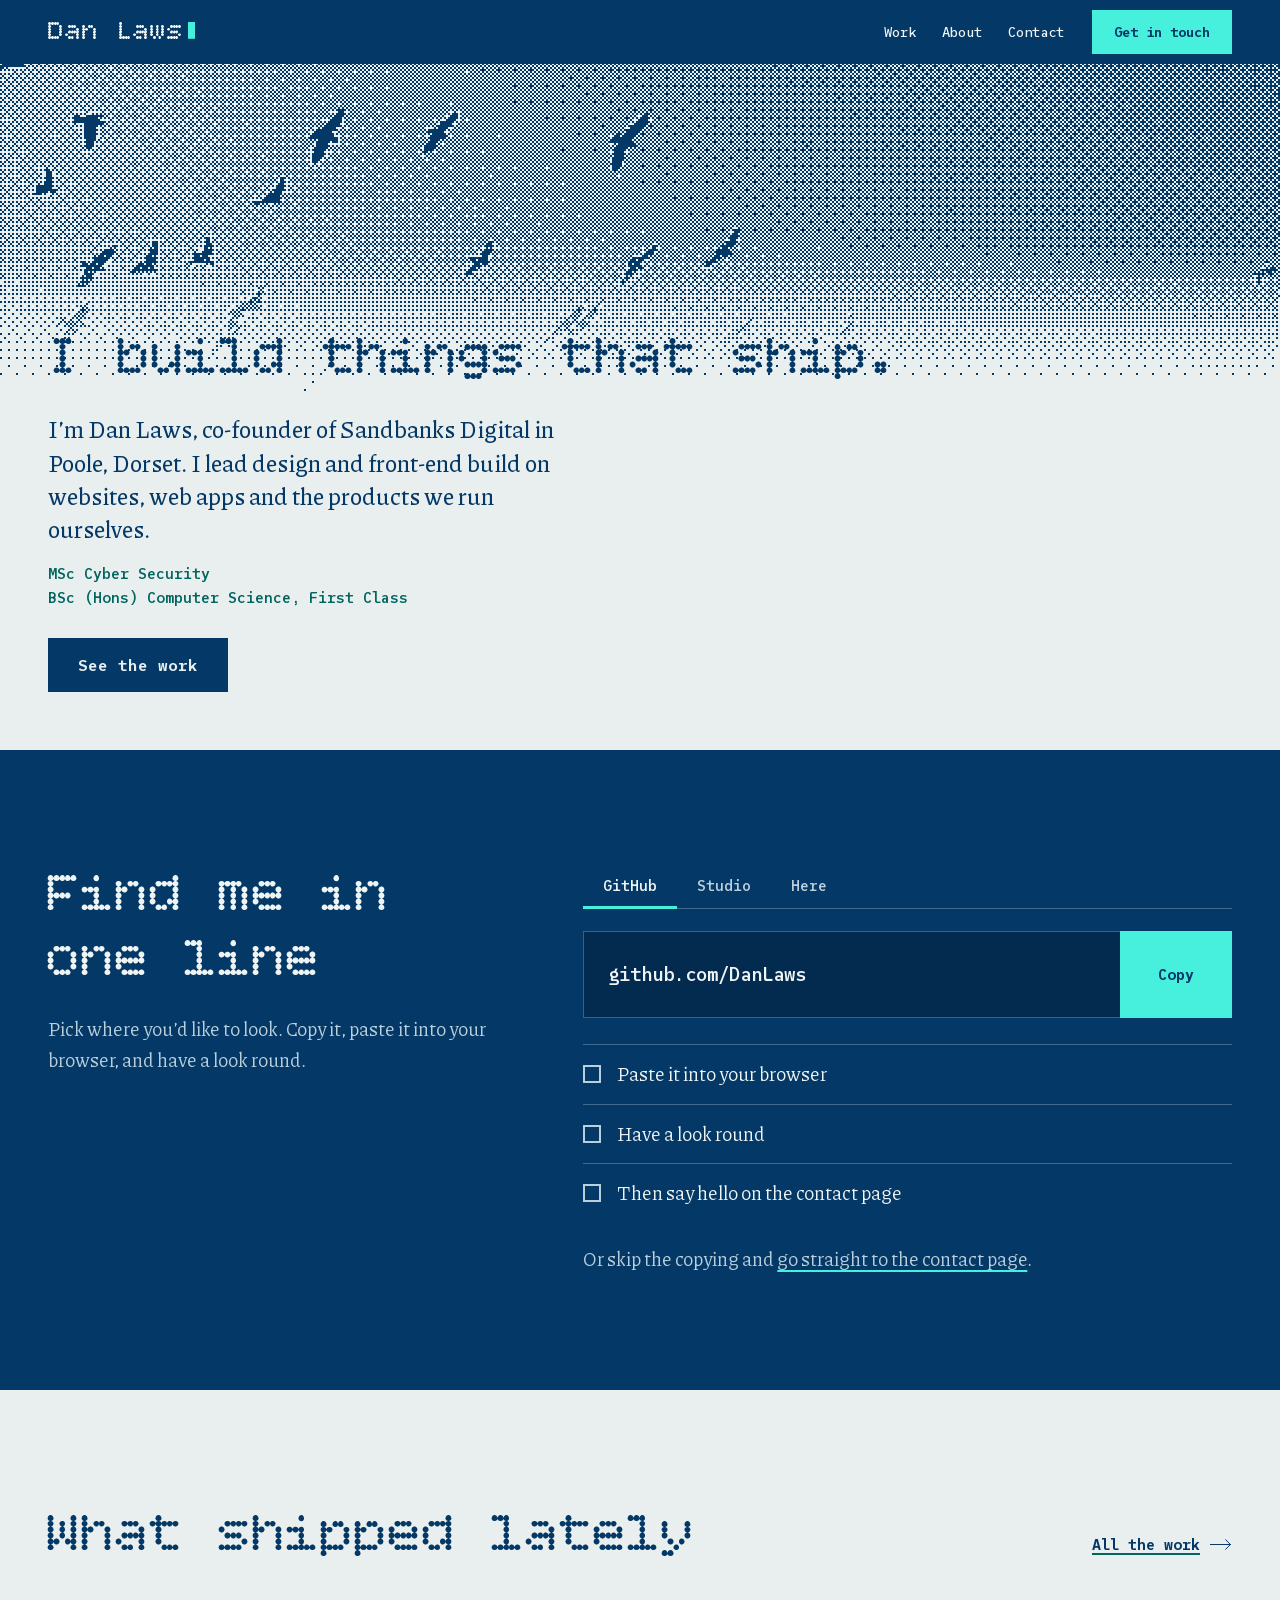
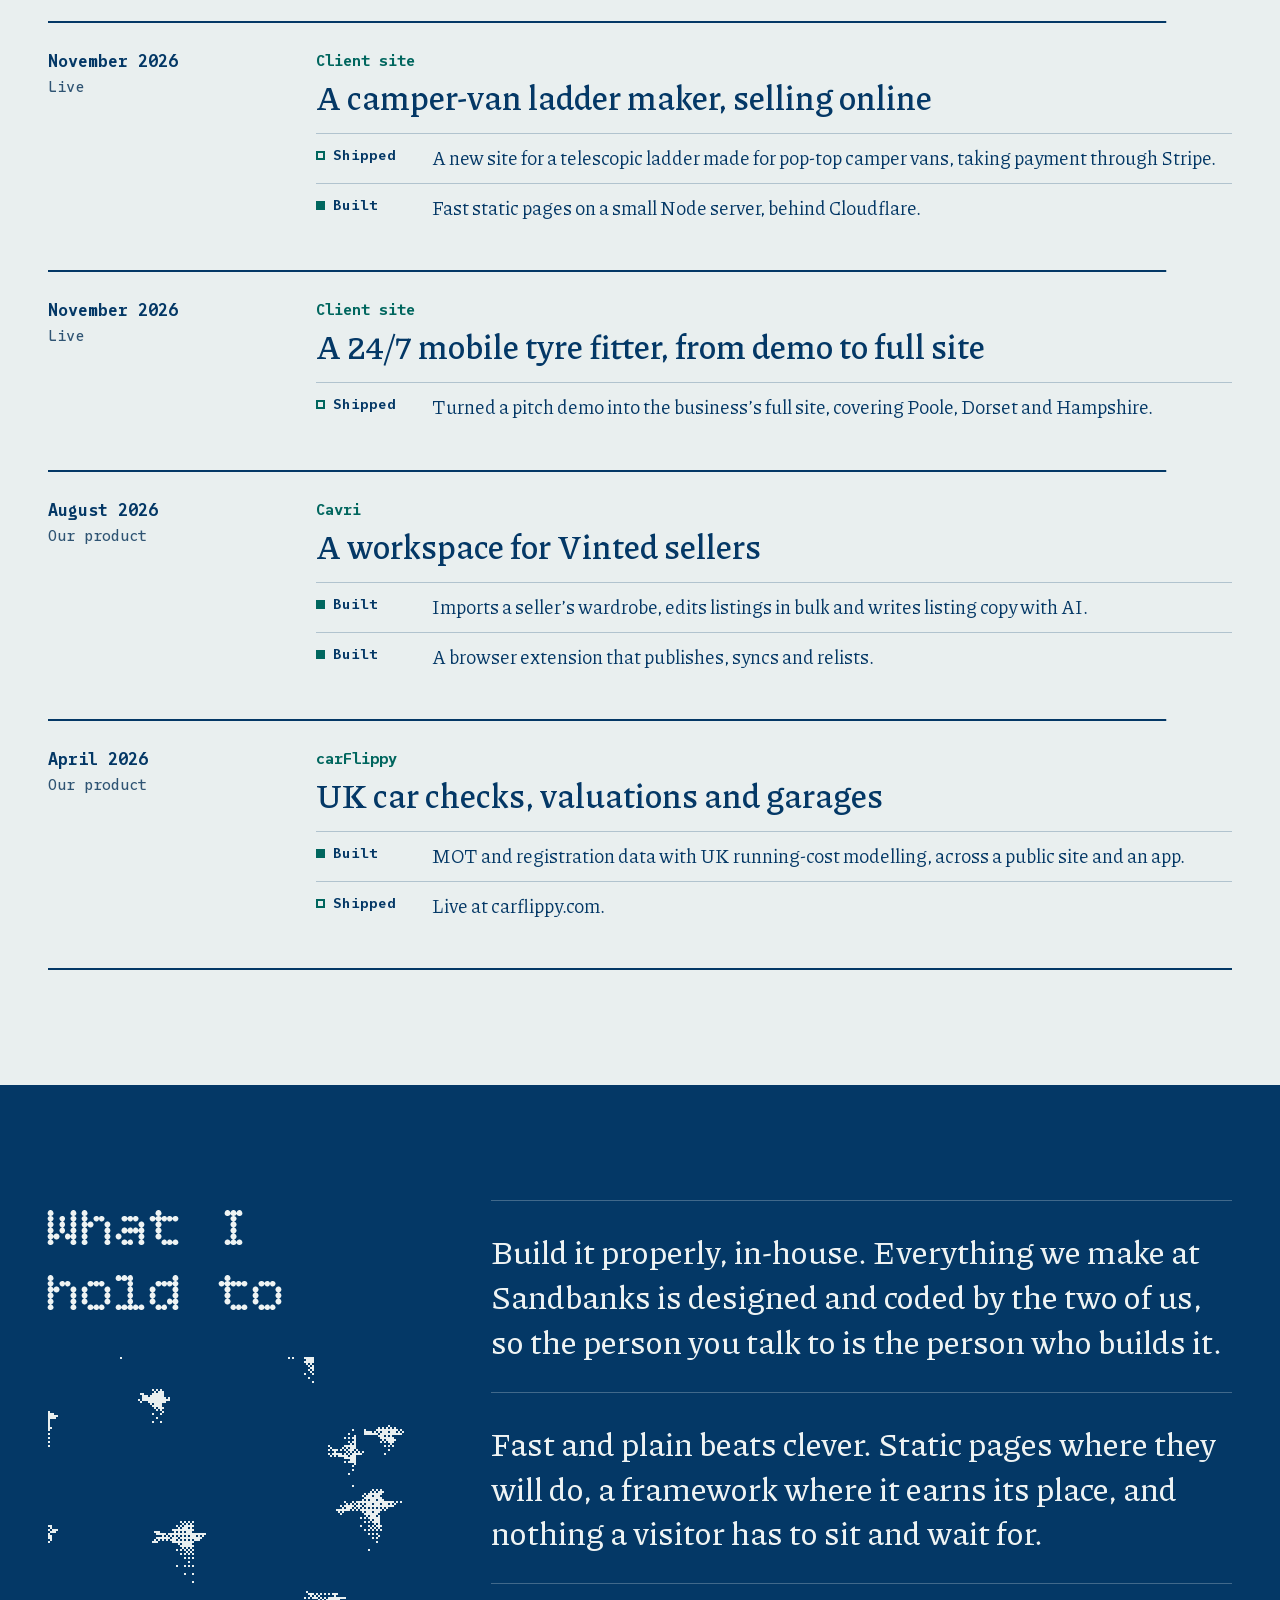
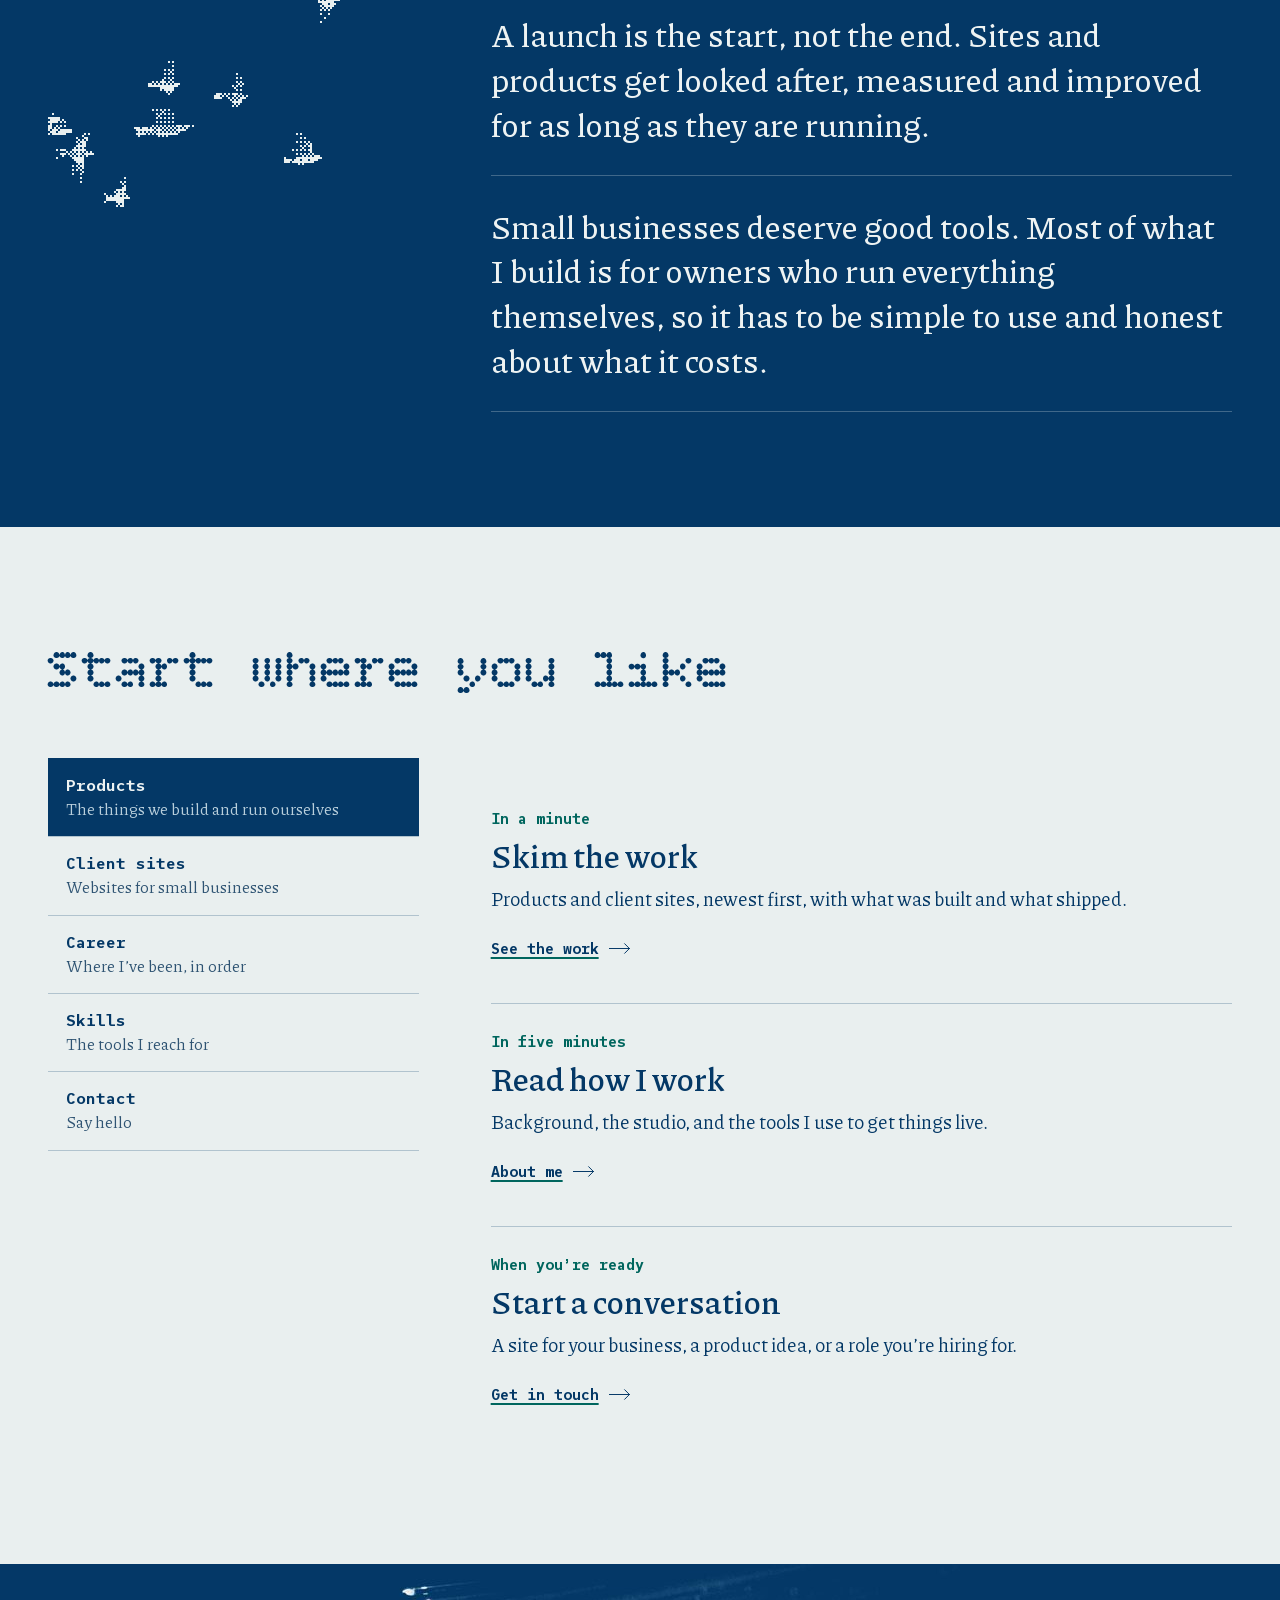
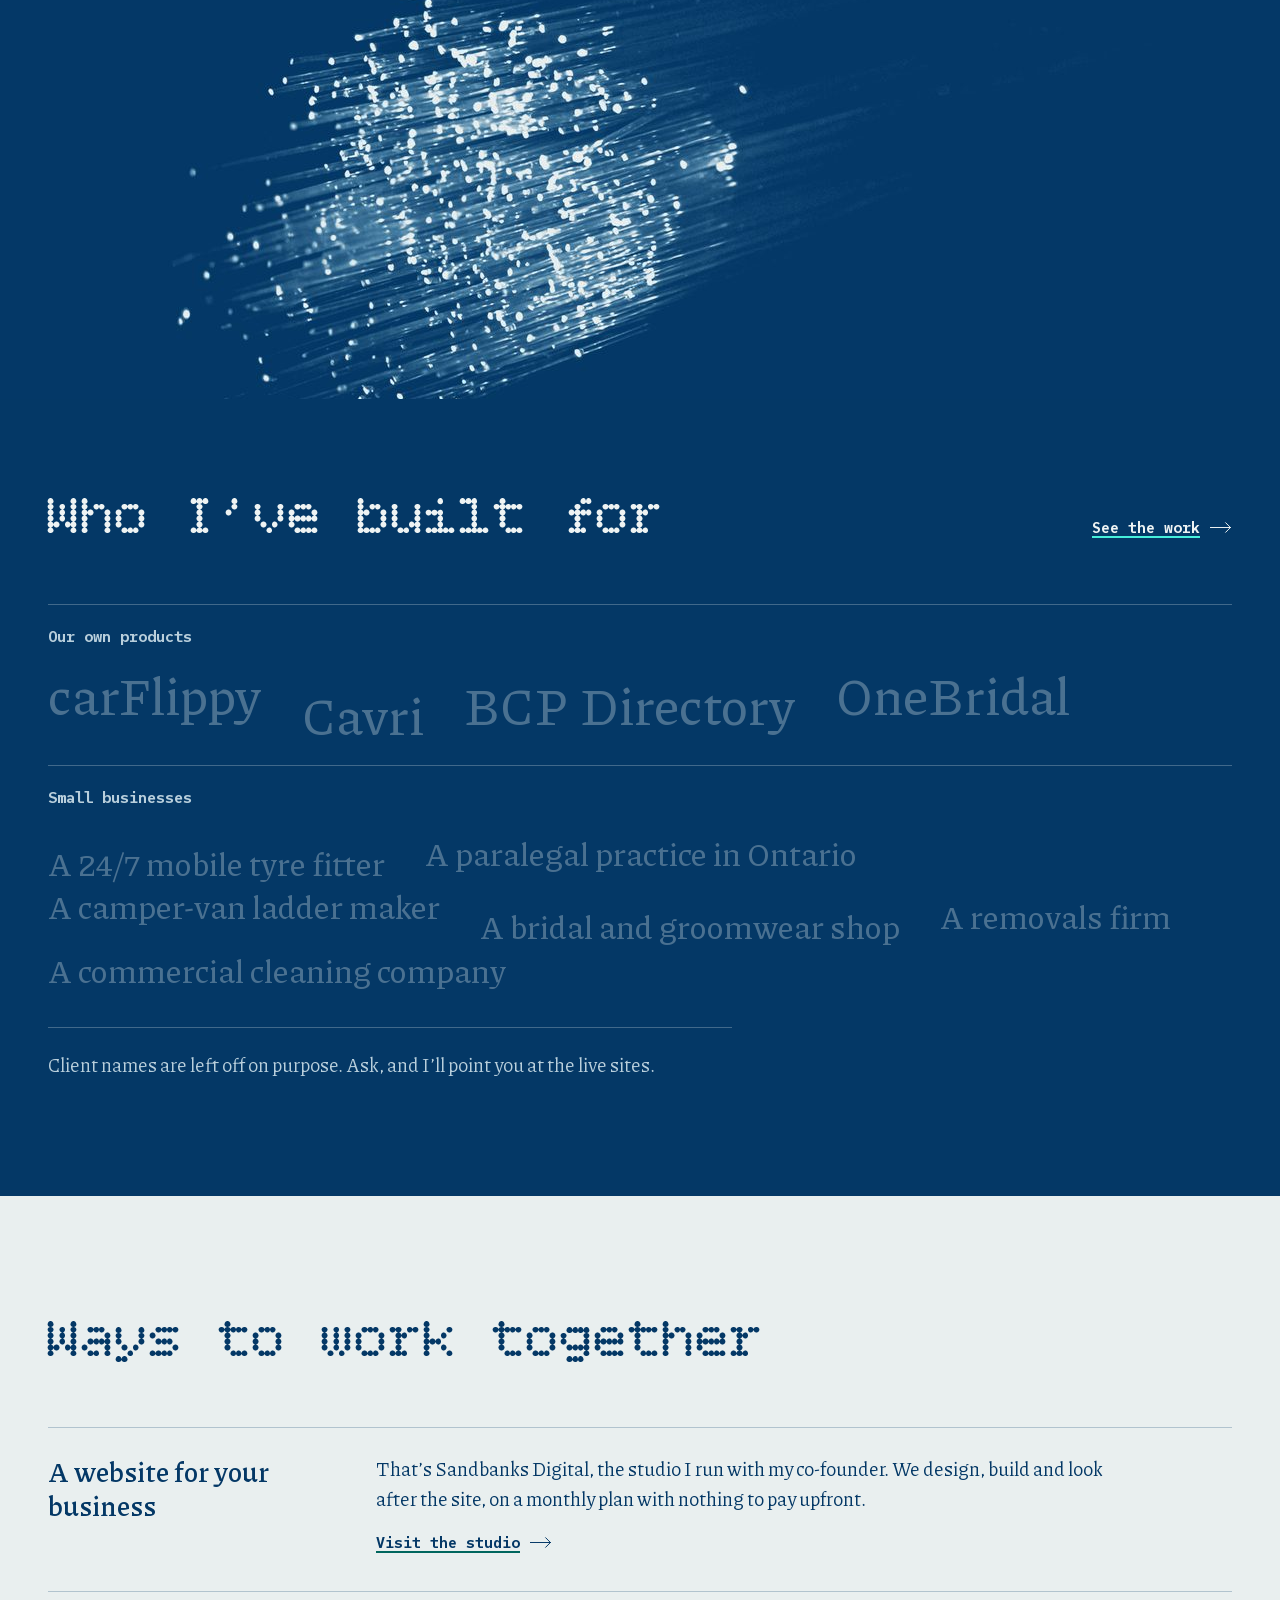
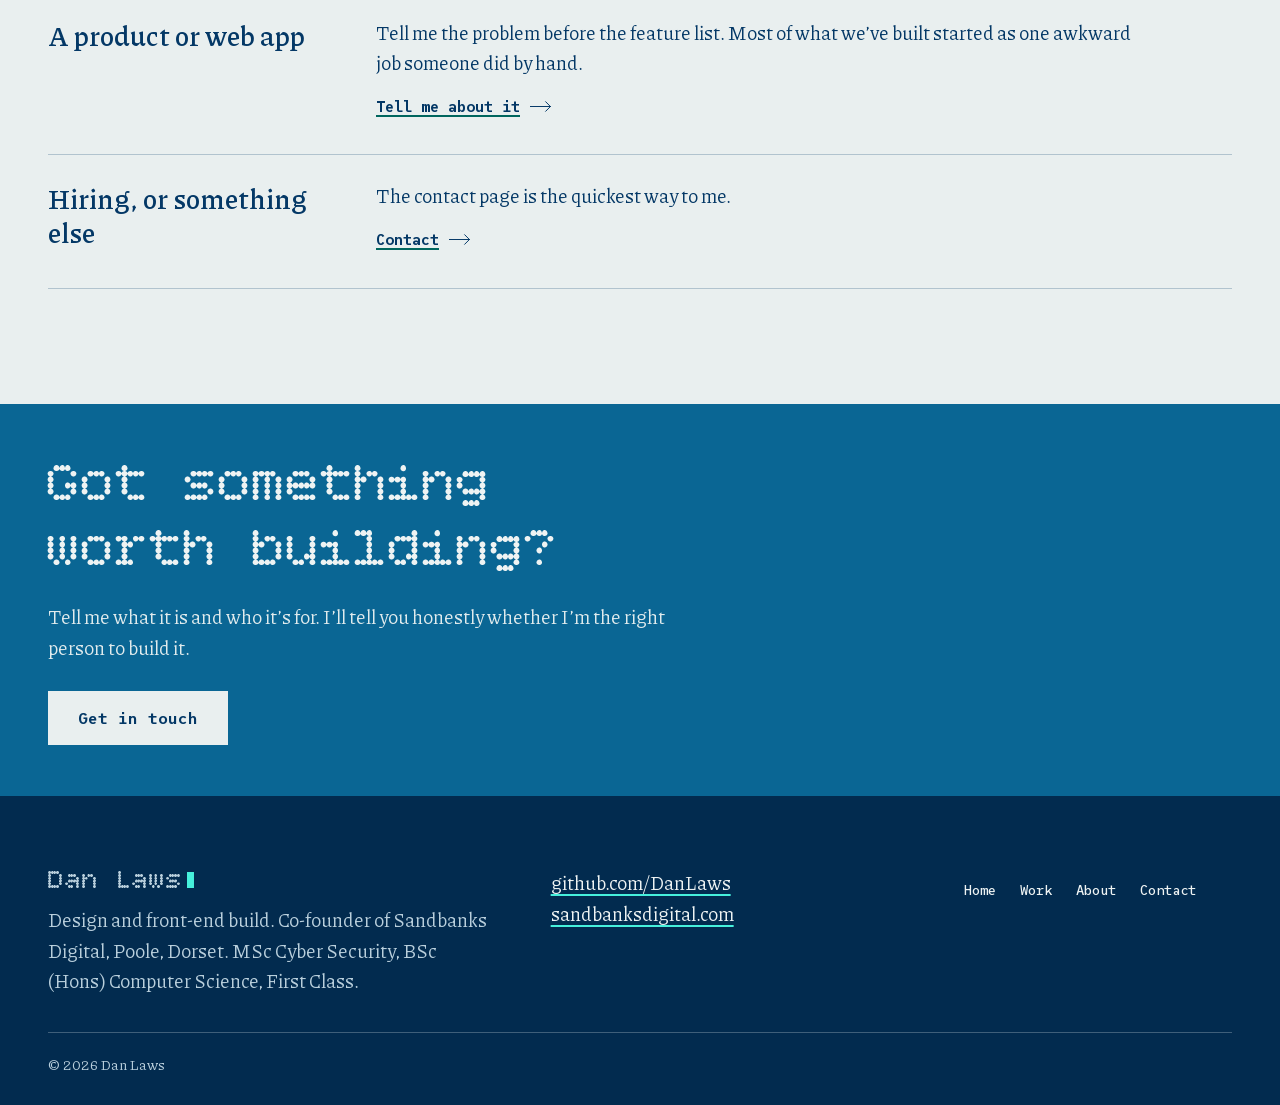
==== commit 8f4667fd: "Show the MSc and First Class BSc across the site Under the home intro, in the about header and bio, " ====
--- a/index.html
+++ b/index.html
@@ -6,7 +6,7 @@
 <!-- Preview build: remove noindex when this becomes the live site. -->
 <meta name="robots" content="noindex">
 <title>Dan Laws: design and front-end build, Poole</title>
-<meta name="description" content="Dan Laws designs and builds websites, web apps and the products behind them. Co-founder of Sandbanks Digital in Poole, Dorset.">
+<meta name="description" content="Dan Laws designs and builds websites, web apps and the products behind them. Co-founder of Sandbanks Digital in Poole, Dorset. MSc Cyber Security, BSc (Hons) Computer Science (First Class).">
 <link rel="canonical" href="https://danlaws.com/">
 <link rel="icon" href="favicon.svg" type="image/svg+xml">
 <meta name="theme-color" content="#043866">
@@ -15,7 +15,7 @@
 <meta property="og:locale" content="en_GB">
 <meta property="og:url" content="https://danlaws.com/">
 <meta property="og:title" content="Dan Laws: design and front-end build">
-<meta property="og:description" content="Websites, web apps and the products behind them. Co-founder of Sandbanks Digital in Poole, Dorset.">
+<meta property="og:description" content="Websites, web apps and the products behind them. Co-founder of Sandbanks Digital in Poole, Dorset. MSc Cyber Security, BSc (Hons) Computer Science (First Class).">
 <link rel="preload" href="assets/fonts/bitcount-grid-single-normal.woff2" as="font" type="font/woff2" crossorigin>
 <link rel="preload" href="assets/fonts/piazzolla-normal.woff2" as="font" type="font/woff2" crossorigin>
 <link rel="preload" href="assets/fonts/suse-mono-normal.woff2" as="font" type="font/woff2" crossorigin>
@@ -24,7 +24,7 @@
 <link rel="stylesheet" href="style.css">
 <link rel="stylesheet" href="site.css">
 <script>document.documentElement.className+=' js'</script>
-<script type="application/ld+json">{"@context":"https://schema.org","@type":"Person","name":"Dan Laws","alternateName":"Daniel Laws","url":"https://danlaws.com/","alumniOf":{"@type":"CollegeOrUniversity","name":"University of the West of England"},"jobTitle":"Co-founder, design and front-end lead","worksFor":{"@type":"Organization","name":"Sandbanks Digital","url":"https://sandbanksdigital.com/"},"address":{"@type":"PostalAddress","addressLocality":"Poole","addressRegion":"Dorset","addressCountry":"GB"},"sameAs":["https://github.com/DanLaws"]}</script>
+<script type="application/ld+json">{"@context":"https://schema.org","@type":"Person","name":"Dan Laws","alternateName":"Daniel Laws","url":"https://danlaws.com/","alumniOf":{"@type":"CollegeOrUniversity","name":"University of the West of England"},"hasCredential":[{"@type":"EducationalOccupationalCredential","name":"MSc Cyber Security","credentialCategory":"degree"},{"@type":"EducationalOccupationalCredential","name":"BSc (Hons) Computer Science, First Class","credentialCategory":"degree"}],"jobTitle":"Co-founder, design and front-end lead","worksFor":{"@type":"Organization","name":"Sandbanks Digital","url":"https://sandbanksdigital.com/"},"address":{"@type":"PostalAddress","addressLocality":"Poole","addressRegion":"Dorset","addressCountry":"GB"},"sameAs":["https://github.com/DanLaws"]}</script>
 </head>
 <body data-page="index">
 <a class="skip" href="#main">Skip to content</a>
@@ -52,6 +52,7 @@
   <div class="gauge hero-body">
     <h1 class="hero-title"><span class="w">I</span> <span class="w">build</span> <span class="w">things</span> <span class="w">that</span> <span class="w">ship.</span></h1>
     <p class="lede">I&rsquo;m Dan Laws, co-founder of Sandbanks Digital in Poole, Dorset. I lead design and front-end build on websites, web apps and the products we run ourselves.</p>
+    <ul class="creds" aria-label="Degrees"><li>MSc Cyber Security</li><li>BSc (Hons) Computer Science, First Class</li></ul>
     <a href="work.html" class="cta">See the work</a>
   </div>
   <button class="film-toggle" type="button" aria-pressed="false">Pause film</button>
@@ -235,7 +236,7 @@
 </main>
 <footer class="base">
   <div class="gauge base-in">
-    <div><p class="base-brand"><span>Dan Laws<svg class="cur" viewBox="0 0 3 7" aria-hidden="true" focusable="false"><rect width="3" height="7"/></svg></span></p><p>Design and front-end build. Co-founder of Sandbanks Digital, Poole, Dorset.</p></div>
+    <div><p class="base-brand"><span>Dan Laws<svg class="cur" viewBox="0 0 3 7" aria-hidden="true" focusable="false"><rect width="3" height="7"/></svg></span></p><p>Design and front-end build. Co-founder of Sandbanks Digital, Poole, Dorset. MSc Cyber Security, BSc (Hons) Computer Science, First Class.</p></div>
     <div><p><a href="https://github.com/DanLaws" rel="me noopener">github.com/DanLaws</a></p><p><a href="https://sandbanksdigital.com" rel="noopener">sandbanksdigital.com</a></p></div>
     <nav aria-label="Footer"><a href="index.html">Home</a><a href="work.html">Work</a><a href="about.html">About</a><a href="contact.html">Contact</a></nav>
   </div>
--- a/site.css
+++ b/site.css
@@ -41,3 +41,6 @@
 .feed-h { margin: clamp(2.5rem, 6vw, 4.5rem) 0 1rem; }
 .feed-h:first-of-type { margin-top: 0; }
 .feed-note { max-width: 46rem; margin-top: 1.5rem; color: var(--muted); }
+
+/* Degrees under the home intro. */
+.creds { list-style: none; margin: -12px 0 28px; padding: 0; font: 600 clamp(0.8rem, 3.6vw, 0.95rem)/1.6 var(--font-mono); color: var(--mint-ink); }
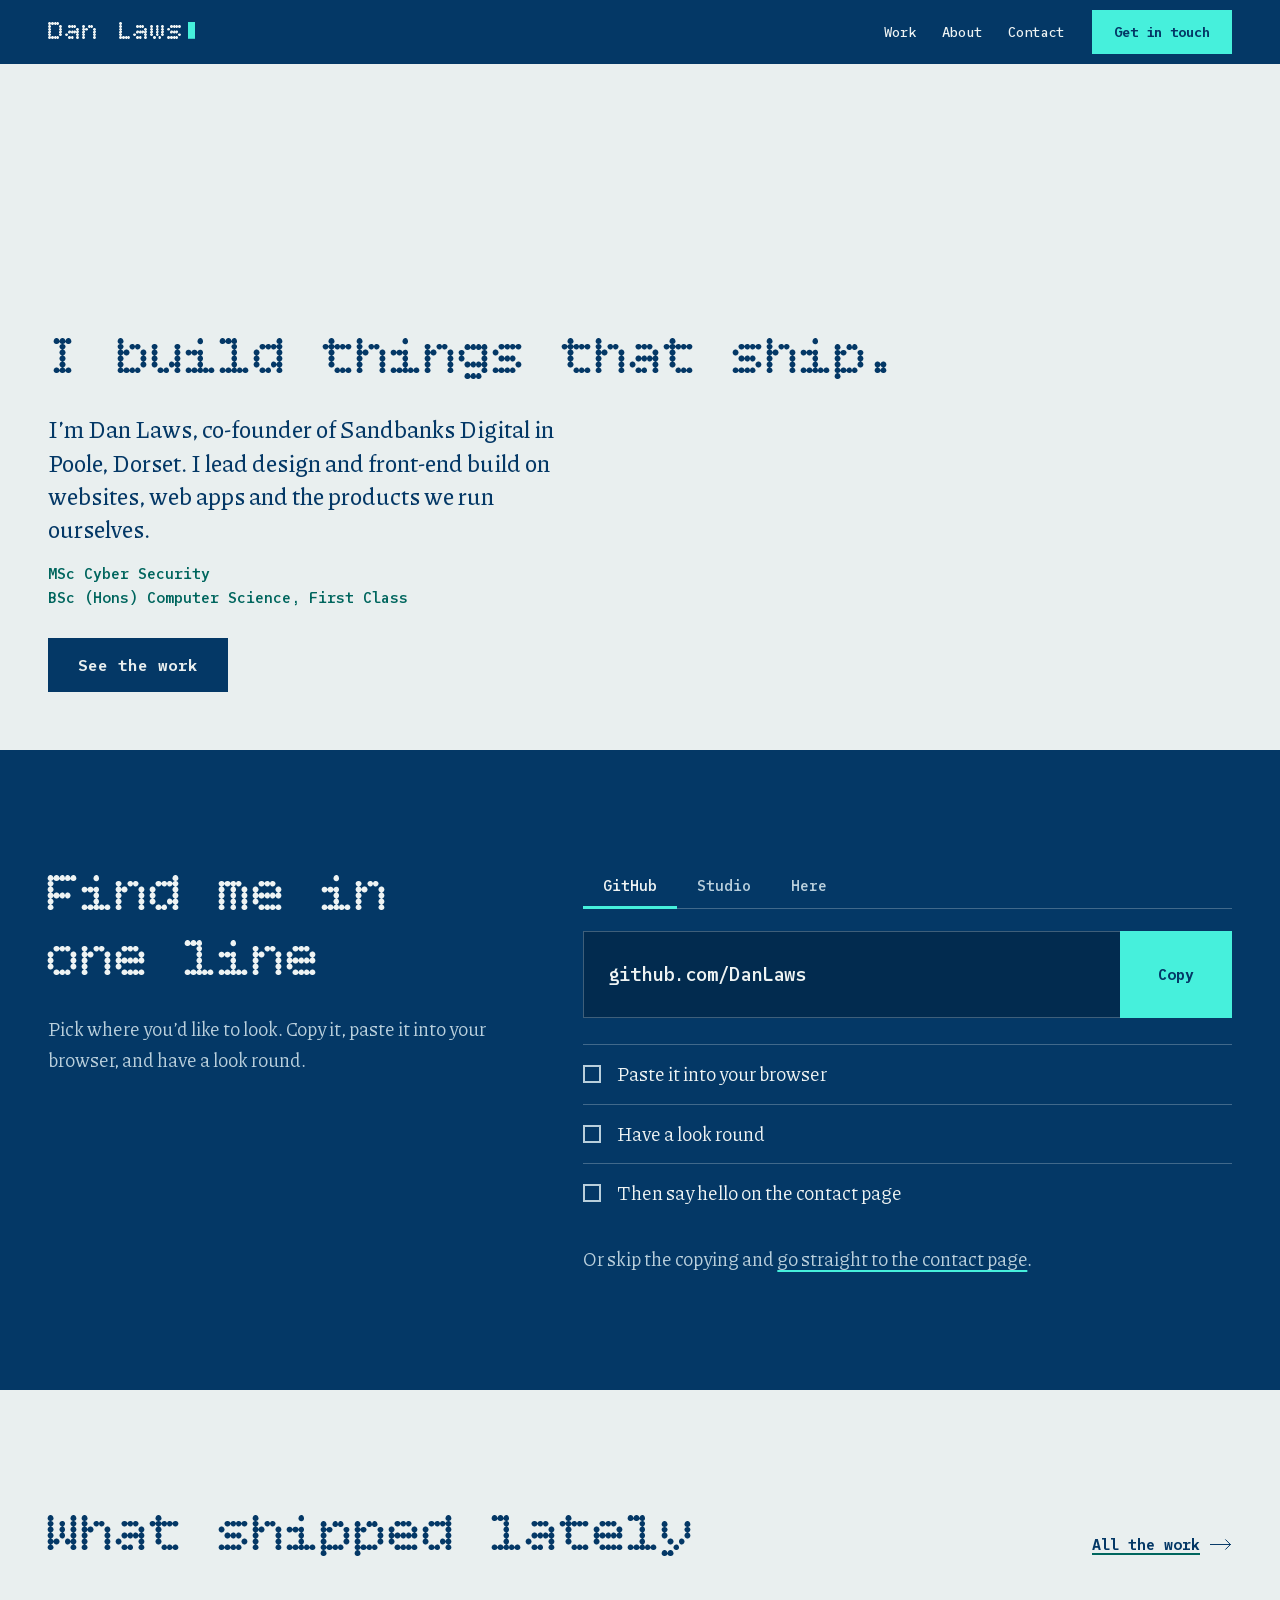
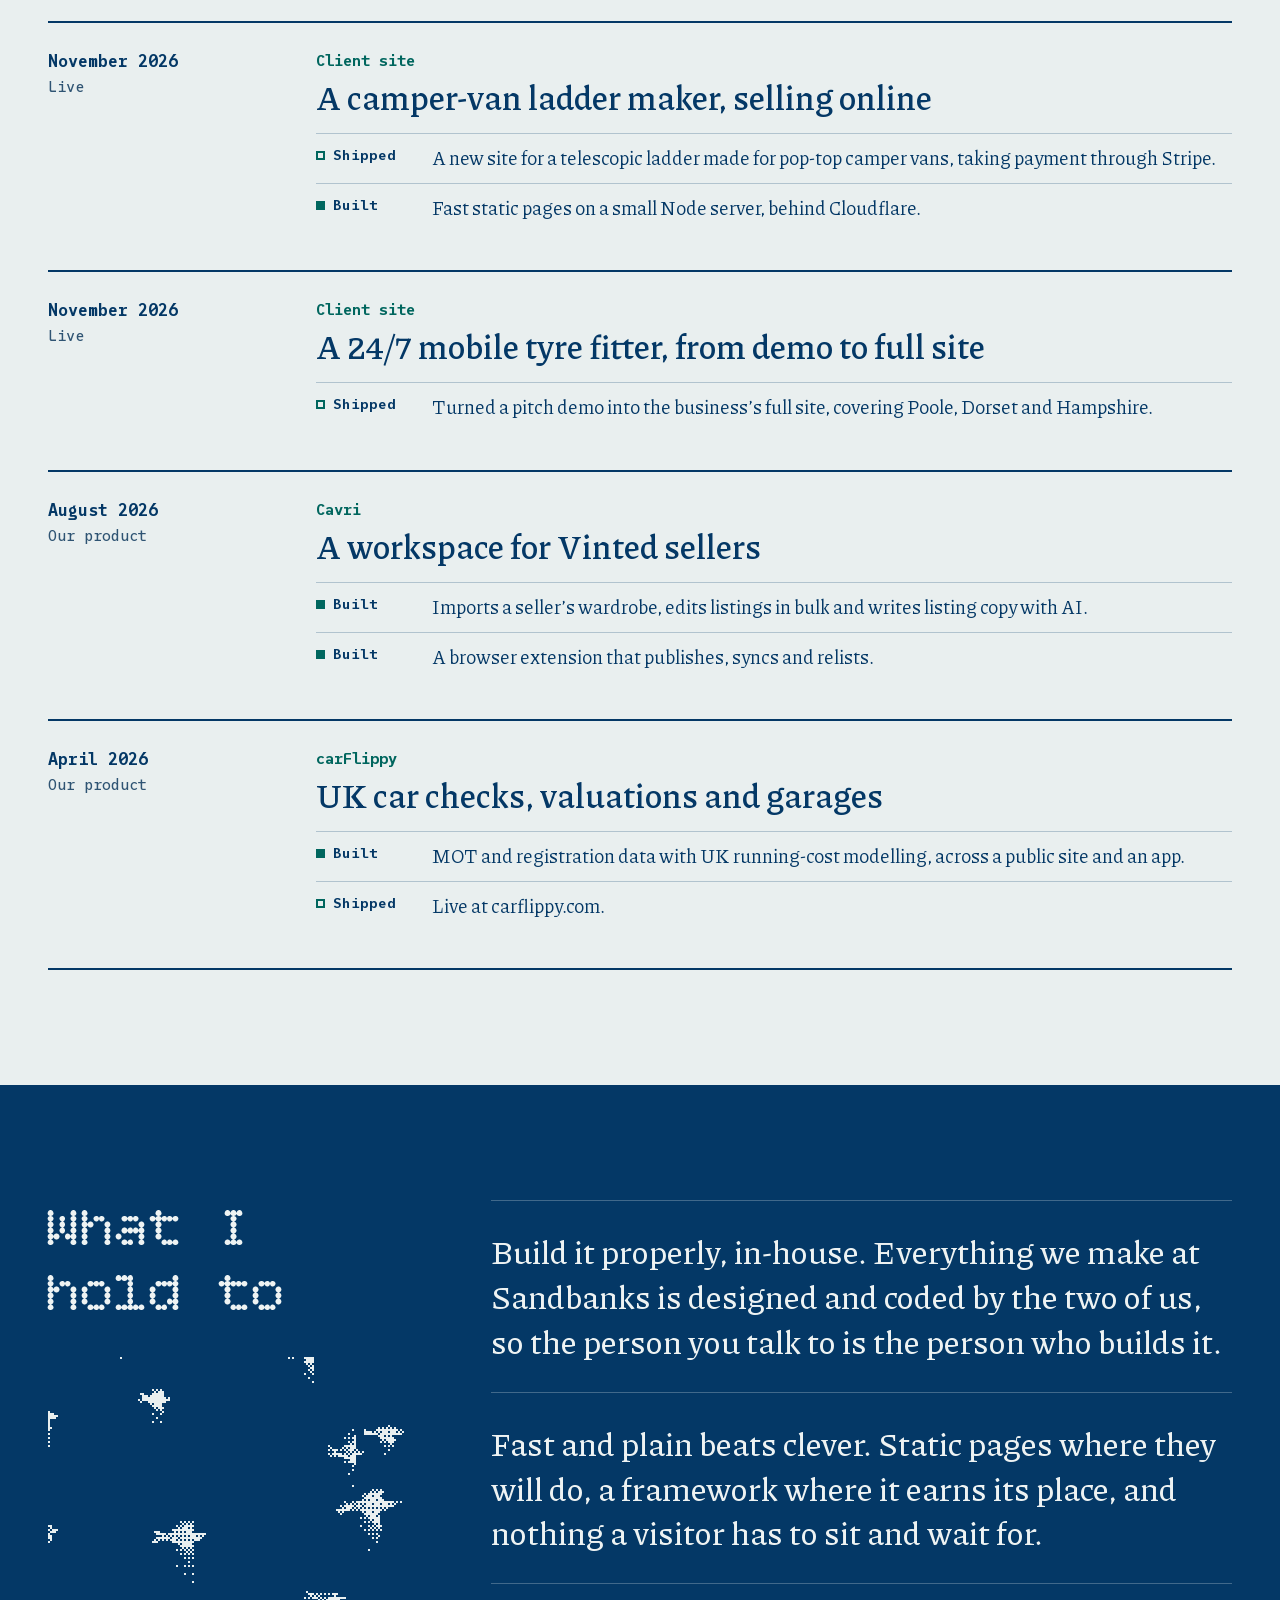
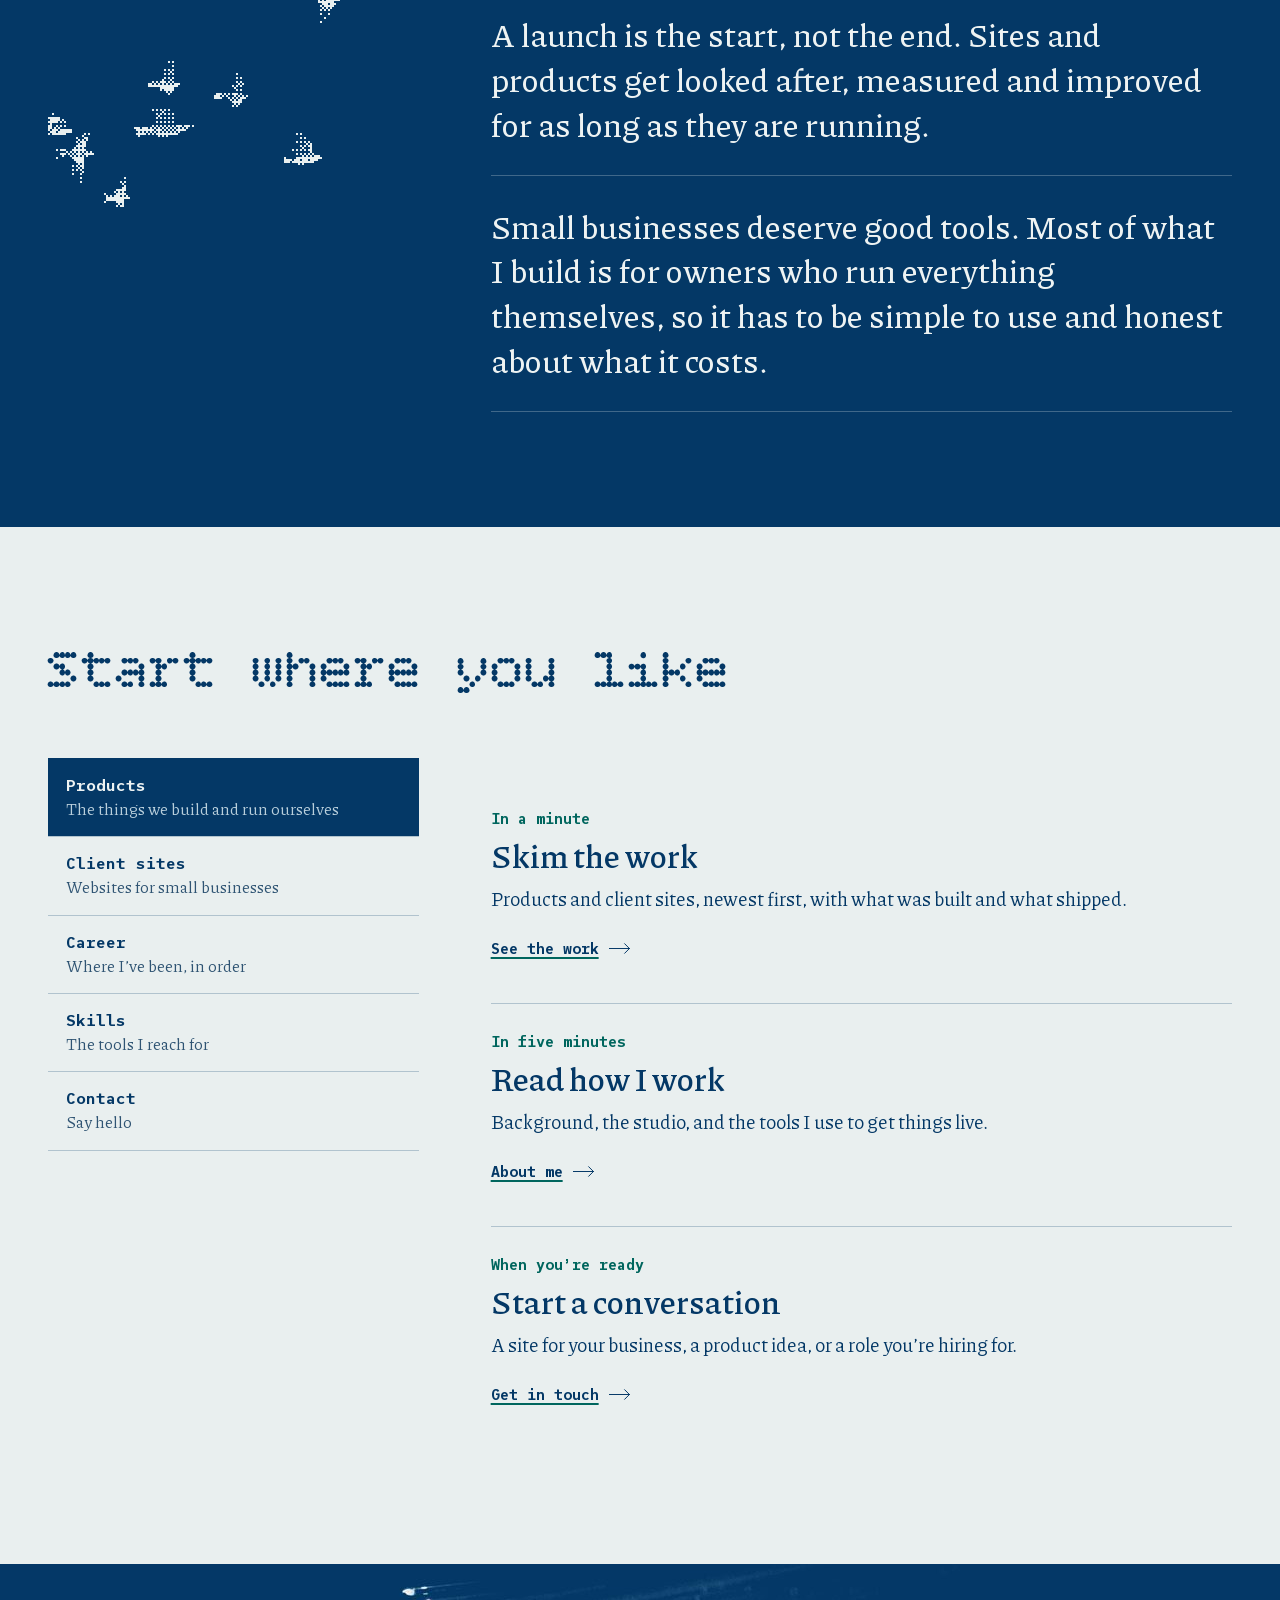
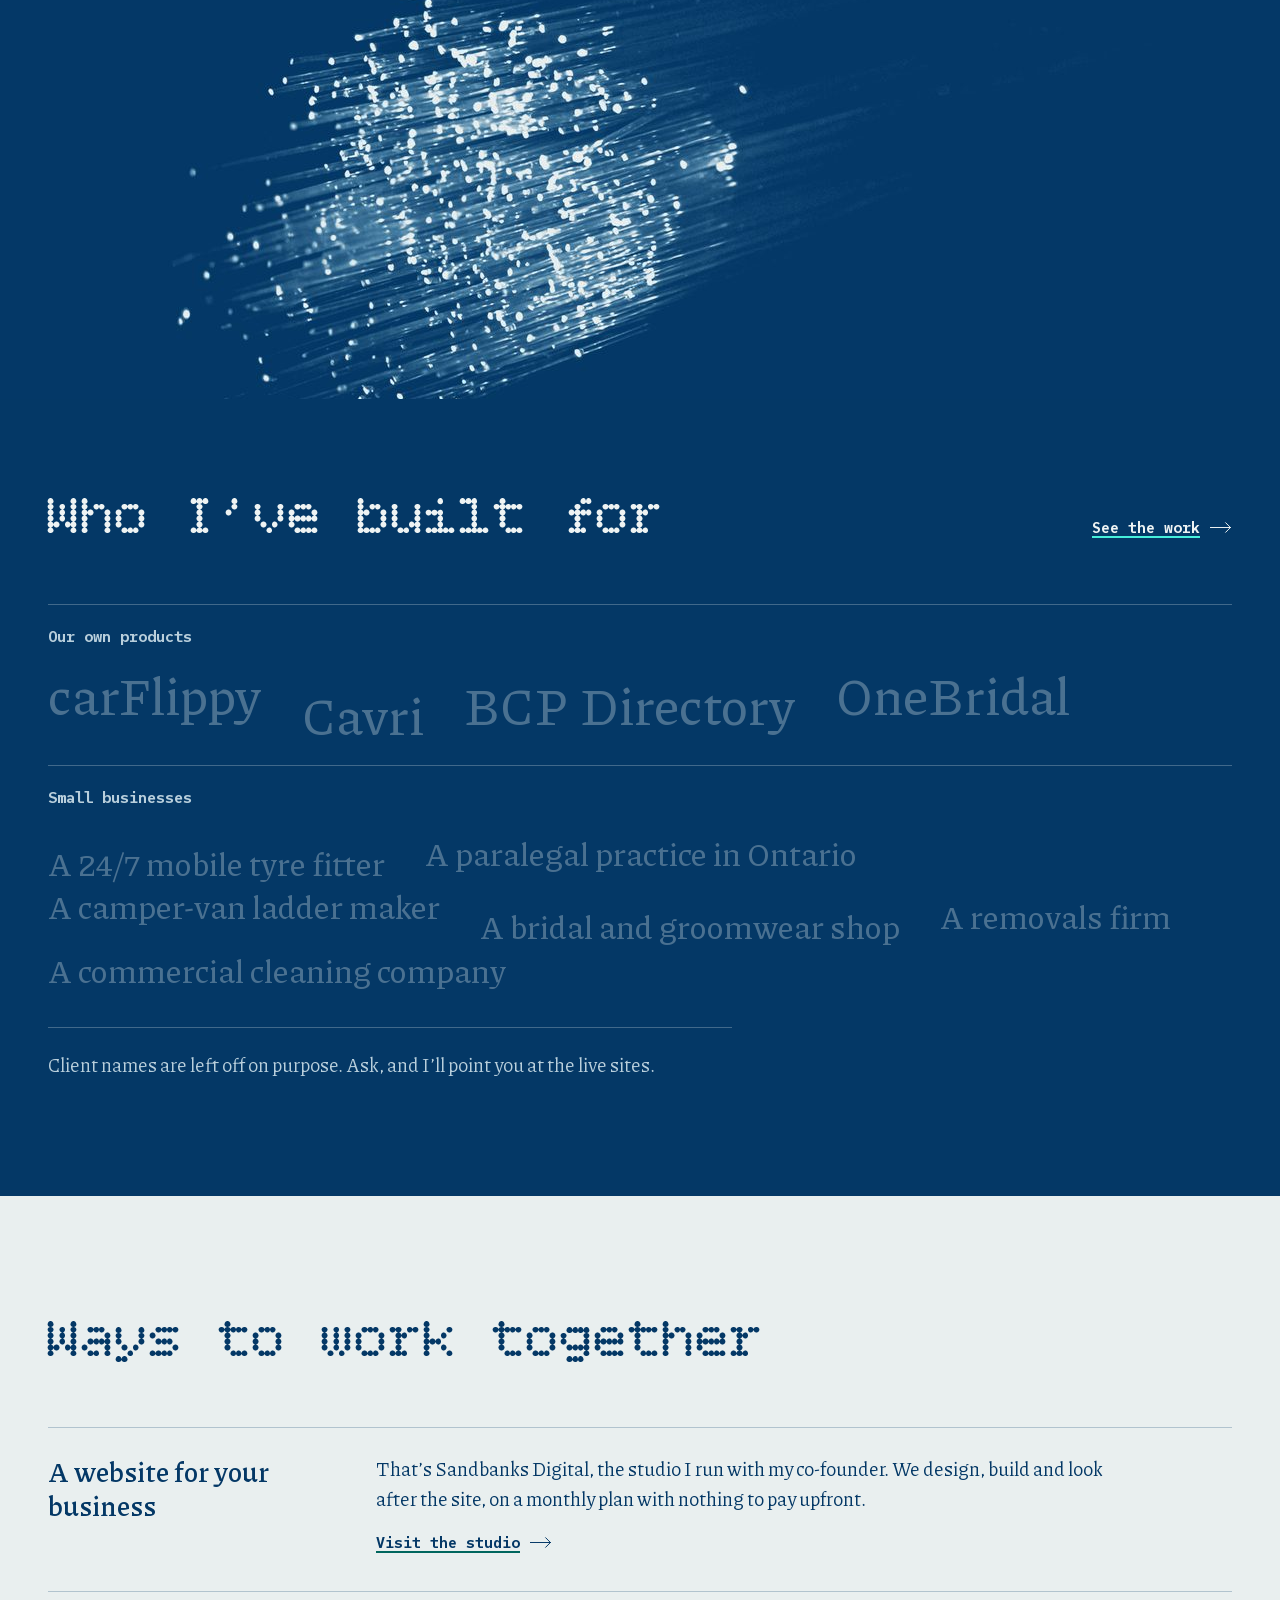
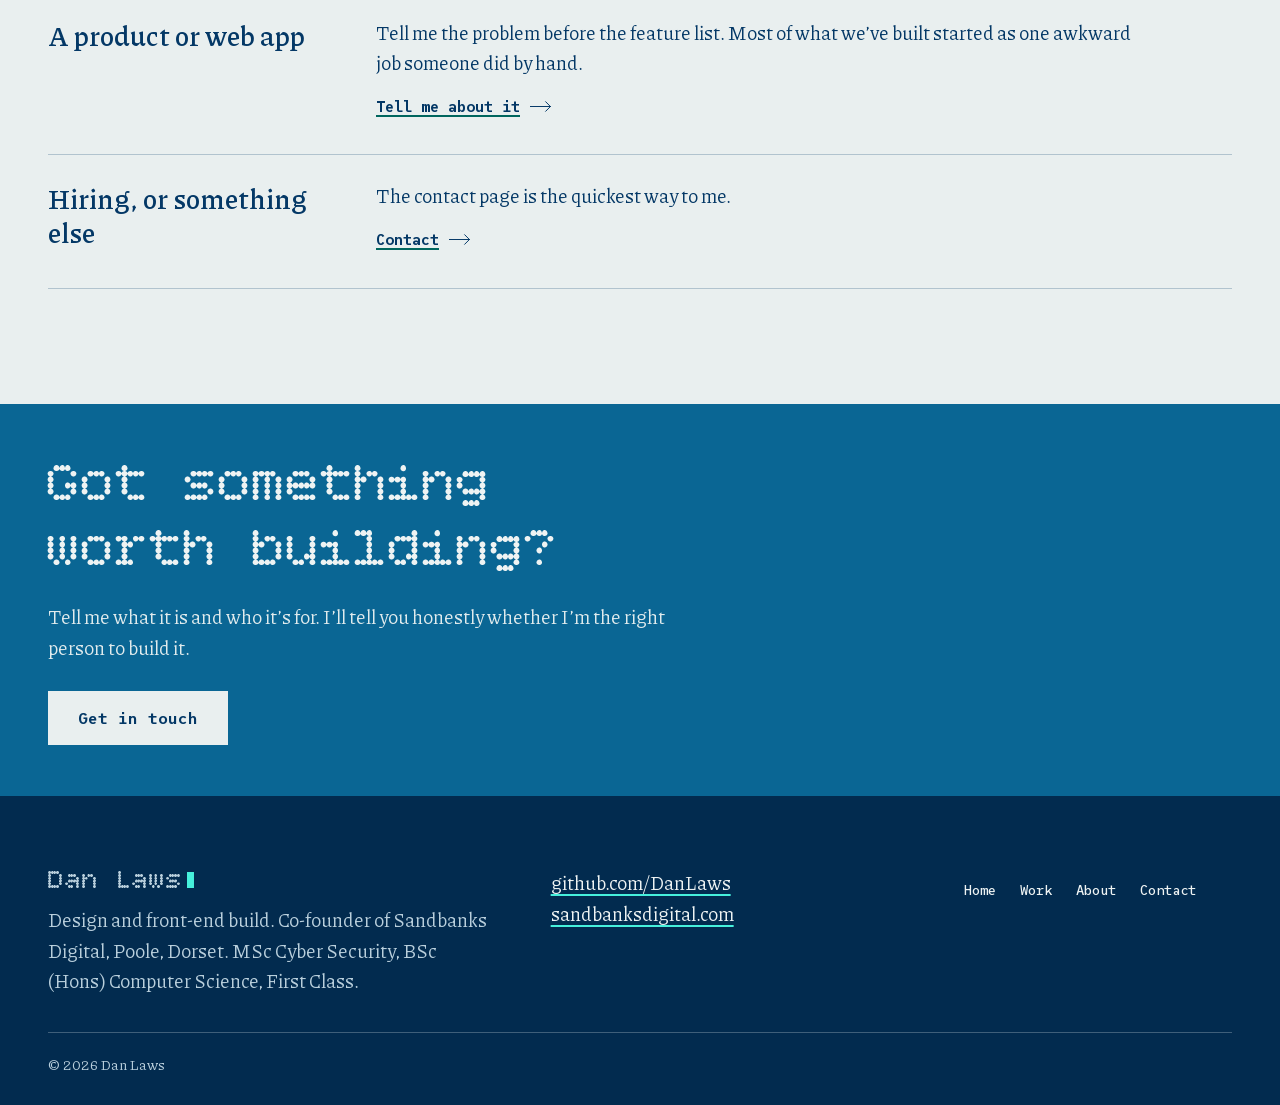
==== commit 26ecc803: "Set the favicon and share image in the name font Redraw the favicon's DL from Bitcount Grid Single's" ====
--- a/index.html
+++ b/index.html
@@ -16,6 +16,11 @@
 <meta property="og:url" content="https://danlaws.com/">
 <meta property="og:title" content="Dan Laws: design and front-end build">
 <meta property="og:description" content="Websites, web apps and the products behind them. Co-founder of Sandbanks Digital in Poole, Dorset. MSc Cyber Security, BSc (Hons) Computer Science (First Class).">
+<meta property="og:image" content="https://danlaws.com/assets/img/og.png">
+<meta property="og:image:width" content="1200">
+<meta property="og:image:height" content="630">
+<meta property="og:image:alt" content="Dan Laws: design and front-end build, Poole, Dorset">
+<meta name="twitter:card" content="summary_large_image">
 <link rel="preload" href="assets/fonts/bitcount-grid-single-normal.woff2" as="font" type="font/woff2" crossorigin>
 <link rel="preload" href="assets/fonts/piazzolla-normal.woff2" as="font" type="font/woff2" crossorigin>
 <link rel="preload" href="assets/fonts/suse-mono-normal.woff2" as="font" type="font/woff2" crossorigin>
